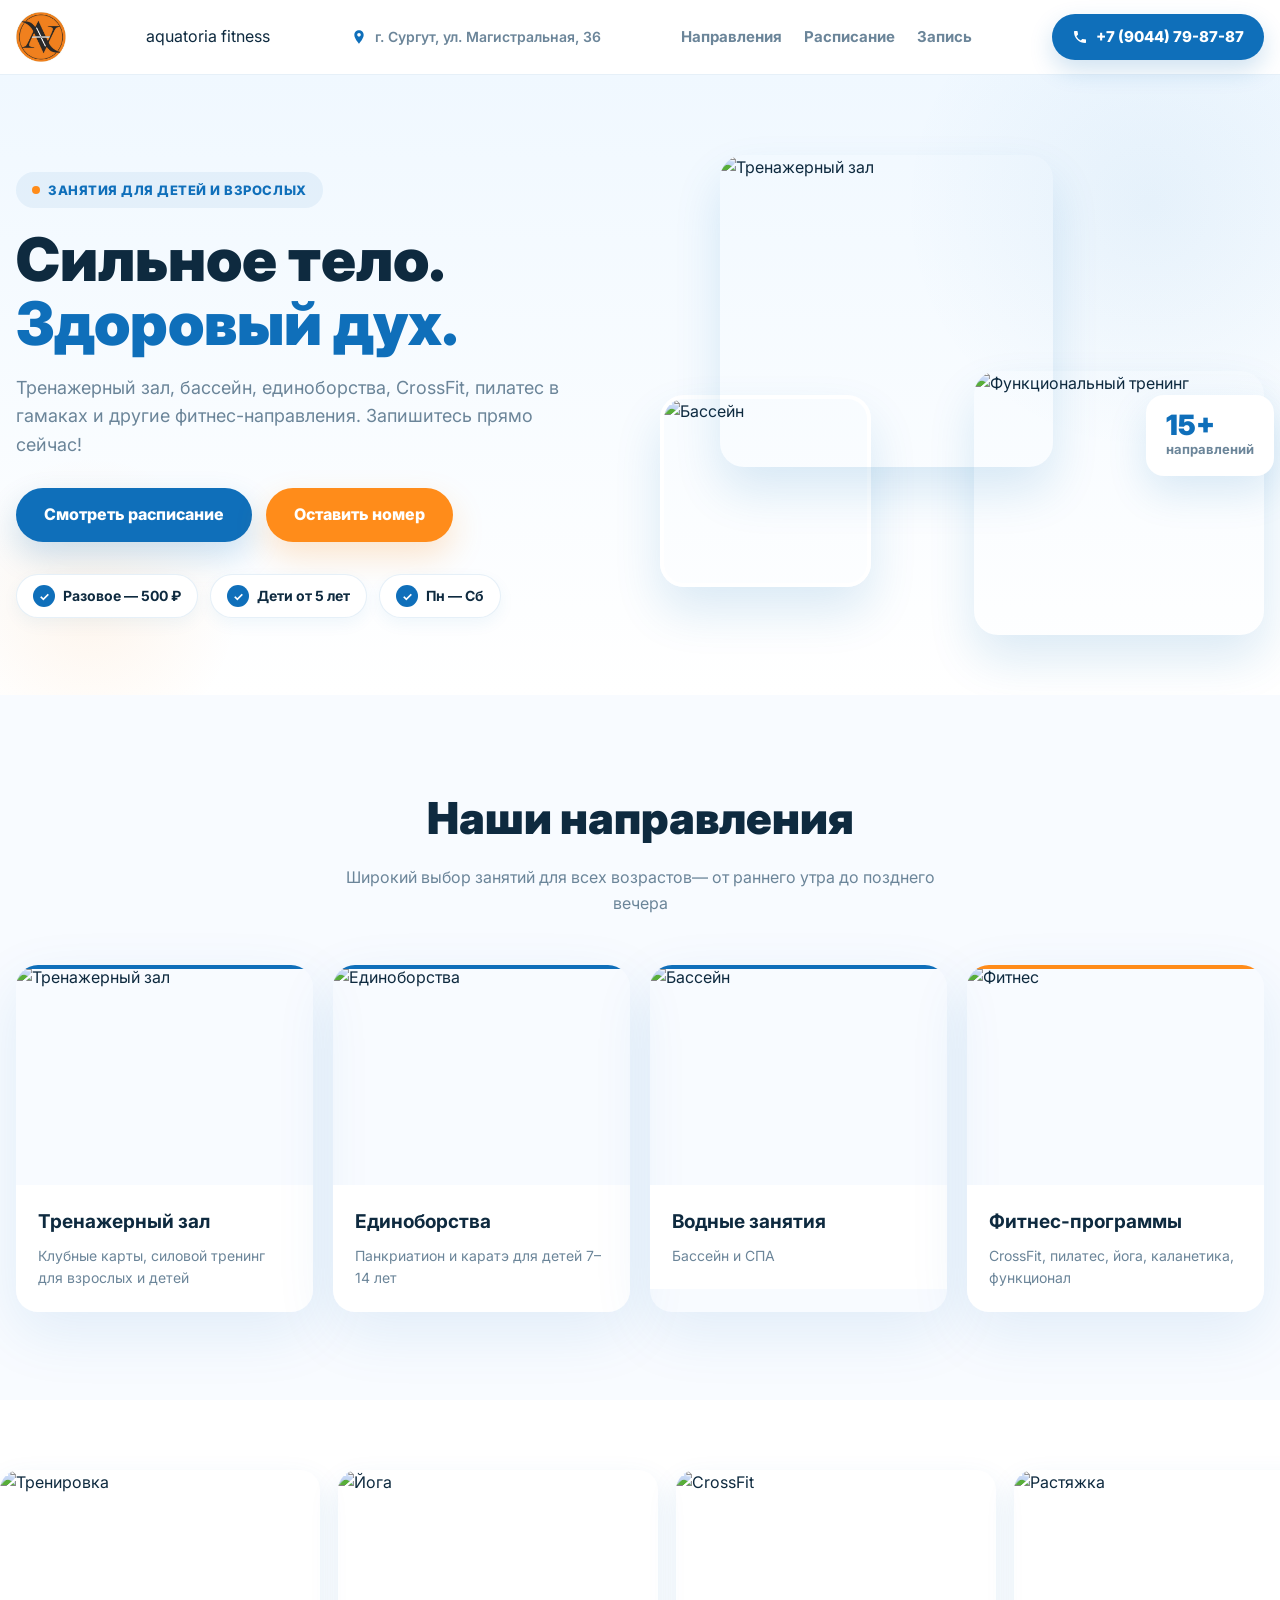
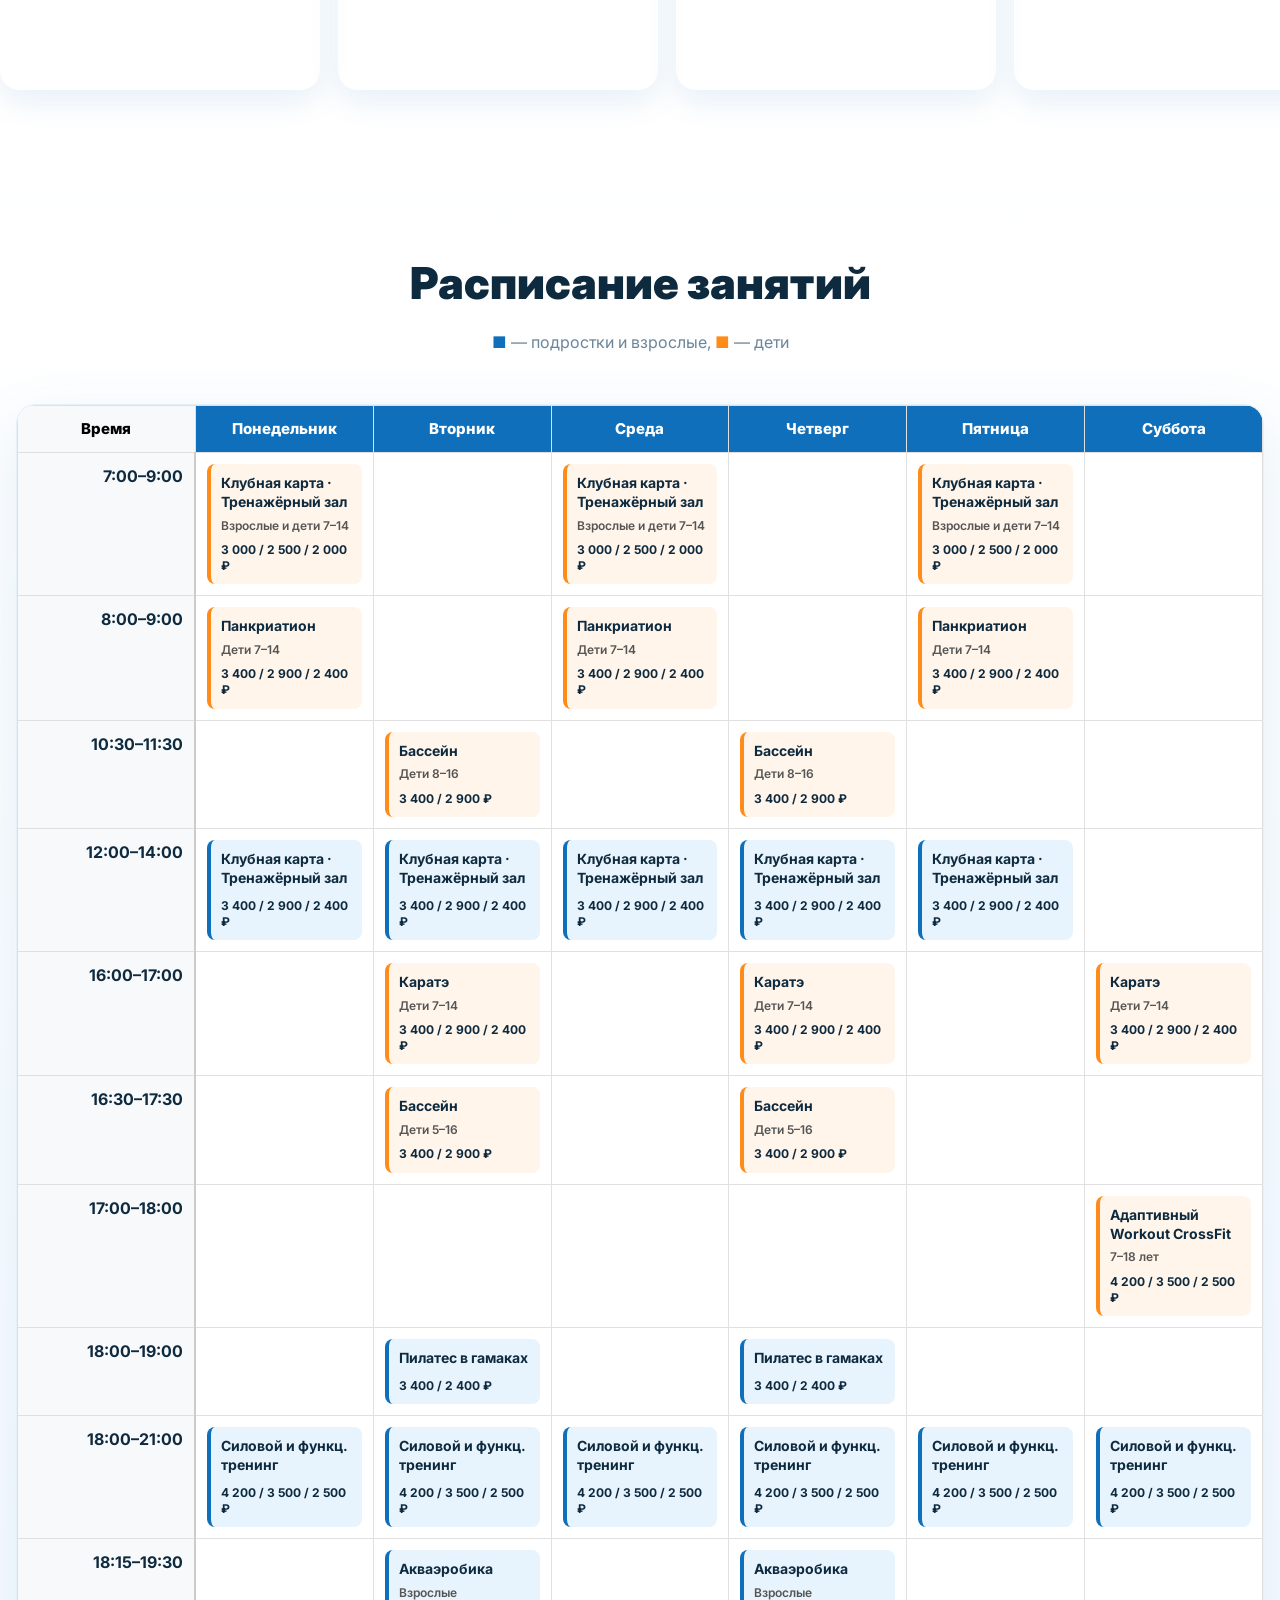
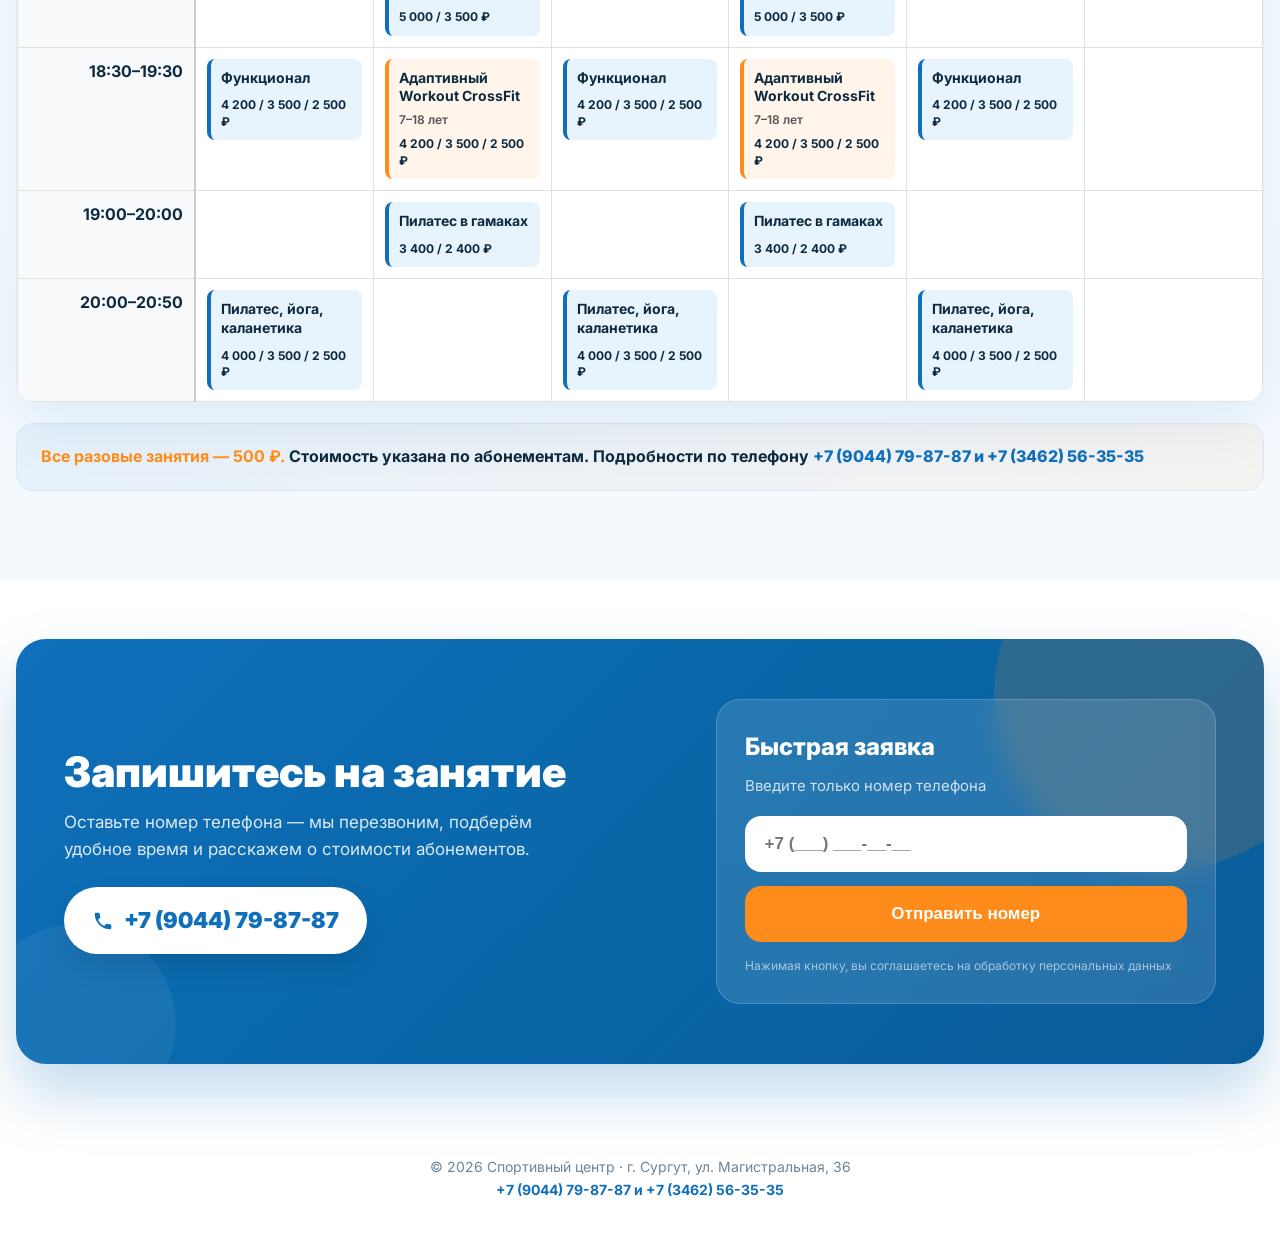
==== index.html @ 07c3974e "upgrade" ====
<!DOCTYPE html>
<html lang="ru">
<head>
<meta charset="UTF-8"/>
<meta name="viewport" content="width=device-width,initial-scale=1.0"/>
<title>Спортивный центр — Занятия для детей и взрослых</title>
<meta name="description" content="Тренажерный зал, бассейн, единоборства, фитнес — занятия для детей и взрослых. Запишитесь по телефону!"/>
<link rel="preconnect" href="https://fonts.googleapis.com"/>
<link href="https://fonts.googleapis.com/css2?family=Inter:wght@400;600;700;800;900&display=swap" rel="stylesheet"/>
<link rel="stylesheet" href="style.css">
<link rel="icon" href="/logo.jpg" type="jpg">
</head>
<body>

<!-- ═══════════════ HEADER ═══════════════ -->
<header class="header">
<div class="container header-inner">
<a href="#" class="logo">
    <span class="logo-icon">
        <img src="logo.jpg" alt="Логотип" width="50" height="50">
    </span>
</a>
<span>aquatoria fitness</span>
</a>

<div class="header-address">
<svg width="16" height="16" viewBox="0 0 24 24" fill="none"><path d="M12 2C8.13 2 5 5.13 5 9c0 5.25 7 13 7 13s7-7.75 7-13c0-3.87-3.13-7-7-7Zm0 9.5A2.5 2.5 0 1 1 12 6a2.5 2.5 0 0 1 0 5.5Z" fill="currentColor"/></svg>
<span>г. Сургут, ул. Магистральная, 36</span>
</div>

<nav class="nav">
<a href="#programs">Направления</a>
<a href="#schedule">Расписание</a>
<a href="#contact">Запись</a>
</nav>

<a class="header-phone" href="tel:+79044798787">
<svg width="16" height="16" viewBox="0 0 24 24" fill="none"><path d="M6.62 10.79a15.1 15.1 0 0 0 6.59 6.59l2.2-2.2a1 1 0 0 1 1.01-.24 11.4 11.4 0 0 0 3.58.57 1 1 0 0 1 1 1V20a1 1 0 0 1-1 1A17 17 0 0 1 3 4a1 1 0 0 1 1-1h3.5a1 1 0 0 1 1 1c0 1.25.2 2.45.57 3.57a1 1 0 0 1-.25 1.02l-2.2 2.2Z" fill="currentColor"/></svg>
+7 (9044) 79-87-87
</a>
</div>
</header>

<!-- ═══════════════ HERO ═══════════════ -->
<section class="hero">
<div class="container hero-grid">
<div class="hero-text reveal">
<div class="eyebrow">Занятия для детей и взрослых</div>
<h1>Сильное тело. <span>Здоровый дух.</span></h1>
<p>Тренажерный зал, бассейн, единоборства, CrossFit, пилатес в гамаках и другие фитнес-направления. Запишитесь прямо сейчас!</p>
<div class="hero-actions">
<a href="#schedule" class="btn btn-primary">Смотреть расписание</a>
<a href="#contact" class="btn btn-orange">Оставить номер</a>
</div>
<div class="hero-badges">
<div class="badge">Разовое — 500 ₽</div>
<div class="badge">Дети от 5 лет</div>
<div class="badge">Пн — Сб</div>
</div>
</div>

<div class="hero-images reveal">
<div class="hero-img hero-img-1">
<img src="https://images.unsplash.com/photo-1534438327276-14e5300c3a48?w=600&h=450&fit=crop&q=80" alt="Тренажерный зал"/>
</div>
<div class="hero-img hero-img-2">
<img src="https://images.unsplash.com/photo-1571019614242-c5c5dee9f50b?w=500&h=400&fit=crop&q=80" alt="Функциональный тренинг"/>
</div>
<div class="hero-img hero-img-3">
<img src="https://images.unsplash.com/photo-1600965962361-9035dbfd1c50?w=400&h=350&fit=crop&q=80" alt="Бассейн"/>
</div>
<div class="hero-float-card">
<div class="hf-num">15+</div>
<div class="hf-txt">направлений</div>
</div>
</div>
</div>
</section>

<!-- ═══════════════ DIRECTIONS ═══════════════ -->
<section class="directions" id="programs">
<div class="container">
<div class="section-head reveal">
<h2>Наши направления</h2>
<p>Широкий выбор занятий для всех возрастов— от раннего утра до позднего вечера</p>
</div>

<div class="dir-grid">
<article class="dir-card reveal">
<div class="dir-card-img"><img src="https://images.unsplash.com/photo-1534438327276-14e5300c3a48?w=500&h=300&fit=crop&q=80" alt="Тренажерный зал"/></div>
<div class="dir-card-body"><h3>Тренажерный зал</h3><p>Клубные карты, силовой тренинг для взрослых и детей</p></div>
</article>
<article class="dir-card reveal">
<div class="dir-card-img"><img src="https://images.unsplash.com/photo-1555597673-b21d5c935865?w=500&h=300&fit=crop&q=80" alt="Единоборства"/></div>
<div class="dir-card-body"><h3>Единоборства</h3><p>Панкриатион и каратэ для детей 7–14 лет</p></div>
</article>
<article class="dir-card reveal">
<div class="dir-card-img"><img src="https://images.unsplash.com/photo-1600965962361-9035dbfd1c50?w=500&h=300&fit=crop&q=80" alt="Бассейн"/></div>
<div class="dir-card-body"><h3>Водные занятия</h3><p>Бассейн и СПА</p></div>
</article>
<article class="dir-card orange reveal">
<div class="dir-card-img"><img src="https://images.unsplash.com/photo-1518611012118-696072aa579a?w=500&h=300&fit=crop&q=80" alt="Фитнес"/></div>
<div class="dir-card-body"><h3>Фитнес-программы</h3><p>CrossFit, пилатес, йога, каланетика, функционал</p></div>
</article>
</div>
</div>
</section>

<!-- ═══════════════ GALLERY ═══════════════ -->
<section class="gallery">
<div class="gallery-scroll" id="galleryScroll">
<img src="https://images.unsplash.com/photo-1571019613454-1cb2f99b2d8b?w=400&h=280&fit=crop&q=80" alt="Тренировка"/>
<img src="https://images.unsplash.com/photo-1574680096145-d05b474e2155?w=400&h=280&fit=crop&q=80" alt="Йога"/>
<img src="https://images.unsplash.com/photo-1599058917765-a780eda07a3e?w=400&h=280&fit=crop&q=80" alt="CrossFit"/>
<img src="https://images.unsplash.com/photo-1544367567-0f2fcb009e0b?w=400&h=280&fit=crop&q=80" alt="Растяжка"/>
<img src="https://images.unsplash.com/photo-1519505907962-0a6cb0167c73?w=400&h=280&fit=crop&q=80" alt="Бассейн"/>
<img src="https://images.unsplash.com/photo-1581009146145-b5ef050c2e1e?w=400&h=280&fit=crop&q=80" alt="Силовой тренинг"/>
<img src="https://images.unsplash.com/photo-1518459031867-a89b944bffe4?w=400&h=280&fit=crop&q=80" alt="Пилатес"/>
<img src="https://images.unsplash.com/photo-1549060279-7e168fcee0c2?w=400&h=280&fit=crop&q=80" alt="Каратэ"/>
<!-- дублирование для бесшовной прокрутки -->
<img src="https://images.unsplash.com/photo-1571019613454-1cb2f99b2d8b?w=400&h=280&fit=crop&q=80" alt=""/>
<img src="https://images.unsplash.com/photo-1574680096145-d05b474e2155?w=400&h=280&fit=crop&q=80" alt=""/>
<img src="https://images.unsplash.com/photo-1599058917765-a780eda07a3e?w=400&h=280&fit=crop&q=80" alt=""/>
<img src="https://images.unsplash.com/photo-1544367567-0f2fcb009e0b?w=400&h=280&fit=crop&q=80" alt=""/>
<img src="https://images.unsplash.com/photo-1519505907962-0a6cb0167c73?w=400&h=280&fit=crop&q=80" alt=""/>
<img src="https://images.unsplash.com/photo-1581009146145-b5ef050c2e1e?w=400&h=280&fit=crop&q=80" alt=""/>
<img src="https://images.unsplash.com/photo-1518459031867-a89b944bffe4?w=400&h=280&fit=crop&q=80" alt=""/>
<img src="https://images.unsplash.com/photo-1549060279-7e168fcee0c2?w=400&h=280&fit=crop&q=80" alt=""/>
</div>
</section>

<!-- ═══════════════ SCHEDULE ═══════════════ -->
<section class="schedule" id="schedule">
<div class="container">
<div class="section-head reveal">
<h2>Расписание занятий</h2>
<p>
<span style="color:var(--blue);font-weight:700">■</span> — подростки и взрослые,
<span style="color:var(--orange);font-weight:700">■</span> — дети
</p>
</div>

<div class="table-responsive timetable reveal">
  <table class="schedule-table" id="scheduleTable">
    <thead>
      <tr>
        <th class="time-col-header" style="color: black;">Время</th>
        <th>Понедельник</th>
        <th>Вторник</th>
        <th>Среда</th>
        <th>Четверг</th>
        <th>Пятница</th>
        <th>Суббота</th>
      </tr>
    </thead>
    <tbody>
      
      <!-- 07:00–09:00 -->
      <tr>
        <td class="time-col"><span class="time-start">7:00</span><span class="dash">–</span><span class="time-end">9:00</span></td>
        <td><!-- ПН -->
          <div class="cell orange-cell">
            <span class="cell-name">Клубная карта · Тренажёрный зал</span>
            <span class="cell-info">Взрослые и дети 7–14</span>
            <span class="cell-price">3 000 / 2 500 / 2 000 ₽</span>
          </div>
        </td>
        <td></td><!-- ВТ -->
        <td><!-- СР -->
          <div class="cell orange-cell">
            <span class="cell-name">Клубная карта · Тренажёрный зал</span>
            <span class="cell-info">Взрослые и дети 7–14</span>
            <span class="cell-price">3 000 / 2 500 / 2 000 ₽</span>
          </div>
        </td>
        <td></td><!-- ЧТ -->
        <td><!-- ПТ -->
          <div class="cell orange-cell">
            <span class="cell-name">Клубная карта · Тренажёрный зал</span>
            <span class="cell-info">Взрослые и дети 7–14</span>
            <span class="cell-price">3 000 / 2 500 / 2 000 ₽</span>
          </div>
        </td>
        <td></td><!-- СБ -->
      </tr>

      <!-- 08:00–09:00 -->
      <tr>
        <td class="time-col"><span class="time-start">8:00</span><span class="dash">–</span><span class="time-end">9:00</span></td>
        <td>
          <div class="cell orange-cell">
            <span class="cell-name">Панкриатион</span>
            <span class="cell-info">Дети 7–14</span>
            <span class="cell-price">3 400 / 2 900 / 2 400 ₽</span>
          </div>
        </td>
        <td></td>
        <td>
          <div class="cell orange-cell">
            <span class="cell-name">Панкриатион</span>
            <span class="cell-info">Дети 7–14</span>
            <span class="cell-price">3 400 / 2 900 / 2 400 ₽</span>
          </div>
        </td>
        <td></td>
        <td>
          <div class="cell orange-cell">
            <span class="cell-name">Панкриатион</span>
            <span class="cell-info">Дети 7–14</span>
            <span class="cell-price">3 400 / 2 900 / 2 400 ₽</span>
          </div>
        </td>
        <td></td>
      </tr>

      <!-- 10:30–11:30 -->
      <tr>
        <td class="time-col"><span class="time-start">10:30</span><span class="dash">–</span><span class="time-end">11:30</span></td>
        <td></td>
        <td>
          <div class="cell orange-cell">
            <span class="cell-name">Бассейн</span>
            <span class="cell-info">Дети 8–16</span>
            <span class="cell-price">3 400 / 2 900 ₽</span>
          </div>
        </td>
        <td></td>
        <td>
          <div class="cell orange-cell">
            <span class="cell-name">Бассейн</span>
            <span class="cell-info">Дети 8–16</span>
            <span class="cell-price">3 400 / 2 900 ₽</span>
          </div>
        </td>
        <td></td>
        <td></td>
      </tr>

      <!-- 12:00–14:00 -->
      <tr>
        <td class="time-col"><span class="time-start">12:00</span><span class="dash">–</span><span class="time-end">14:00</span></td>
        <td>
          <div class="cell blue-cell">
            <span class="cell-name">Клубная карта · Тренажёрный зал</span>
            <span class="cell-price">3 400 / 2 900 / 2 400 ₽</span>
          </div>
        </td>
        <td>
          <div class="cell blue-cell">
            <span class="cell-name">Клубная карта · Тренажёрный зал</span>
            <span class="cell-price">3 400 / 2 900 / 2 400 ₽</span>
          </div>
        </td>
        <td>
          <div class="cell blue-cell">
            <span class="cell-name">Клубная карта · Тренажёрный зал</span>
            <span class="cell-price">3 400 / 2 900 / 2 400 ₽</span>
          </div>
        </td>
        <td>
          <div class="cell blue-cell">
            <span class="cell-name">Клубная карта · Тренажёрный зал</span>
            <span class="cell-price">3 400 / 2 900 / 2 400 ₽</span>
          </div>
        </td>
        <td>
          <div class="cell blue-cell">
            <span class="cell-name">Клубная карта · Тренажёрный зал</span>
            <span class="cell-price">3 400 / 2 900 / 2 400 ₽</span>
          </div>
        </td>
        <td></td>
      </tr>

      <!-- 16:00–17:00 -->
      <tr>
        <td class="time-col"><span class="time-start">16:00</span><span class="dash">–</span><span class="time-end">17:00</span></td>
        <td></td>
        <td>
          <div class="cell orange-cell">
            <span class="cell-name">Каратэ</span>
            <span class="cell-info">Дети 7–14</span>
            <span class="cell-price">3 400 / 2 900 / 2 400 ₽</span>
          </div>
        </td>
        <td></td>
        <td>
          <div class="cell orange-cell">
            <span class="cell-name">Каратэ</span>
            <span class="cell-info">Дети 7–14</span>
            <span class="cell-price">3 400 / 2 900 / 2 400 ₽</span>
          </div>
        </td>
        <td></td>
        <td>
          <div class="cell orange-cell">
            <span class="cell-name">Каратэ</span>
            <span class="cell-info">Дети 7–14</span>
            <span class="cell-price">3 400 / 2 900 / 2 400 ₽</span>
          </div>
        </td>
      </tr>

      <!-- 16:30–17:30 -->
      <tr>
        <td class="time-col"><span class="time-start">16:30</span><span class="dash">–</span><span class="time-end">17:30</span></td>
        <td></td>
        <td>
          <div class="cell orange-cell">
            <span class="cell-name">Бассейн</span>
            <span class="cell-info">Дети 5–16</span>
            <span class="cell-price">3 400 / 2 900 ₽</span>
          </div>
        </td>
        <td></td>
        <td>
          <div class="cell orange-cell">
            <span class="cell-name">Бассейн</span>
            <span class="cell-info">Дети 5–16</span>
            <span class="cell-price">3 400 / 2 900 ₽</span>
          </div>
        </td>
        <td></td>
        <td></td>
      </tr>

      <!-- 17:00–18:00 -->
      <tr>
        <td class="time-col"><span class="time-start">17:00</span><span class="dash">–</span><span class="time-end">18:00</span></td>
        <td></td>
        <td></td>
        <td></td>
        <td></td>
        <td></td>
        <td>
          <div class="cell orange-cell">
            <span class="cell-name">Адаптивный Workout CrossFit</span>
            <span class="cell-info">7–18 лет</span>
            <span class="cell-price">4 200 / 3 500 / 2 500 ₽</span>
          </div>
        </td>
      </tr>

      <!-- 18:00–19:00 -->
      <tr>
        <td class="time-col"><span class="time-start">18:00</span><span class="dash">–</span><span class="time-end">19:00</span></td>
        <td></td>
        <td>
          <div class="cell blue-cell">
            <span class="cell-name">Пилатес в гамаках</span>
            <span class="cell-price">3 400 / 2 400 ₽</span>
          </div>
        </td>
        <td></td>
        <td>
          <div class="cell blue-cell">
            <span class="cell-name">Пилатес в гамаках</span>
            <span class="cell-price">3 400 / 2 400 ₽</span>
          </div>
        </td>
        <td></td>
        <td></td>
      </tr>

      <!-- 18:00–21:00 -->
      <tr>
        <td class="time-col"><span class="time-start">18:00</span><span class="dash">–</span><span class="time-end">21:00</span></td>
        <td>
          <div class="cell blue-cell">
            <span class="cell-name">Силовой и функц. тренинг</span>
            <span class="cell-price">4 200 / 3 500 / 2 500 ₽</span>
          </div>
        </td>
        <td>
          <div class="cell blue-cell">
            <span class="cell-name">Силовой и функц. тренинг</span>
            <span class="cell-price">4 200 / 3 500 / 2 500 ₽</span>
          </div>
        </td>
        <td>
          <div class="cell blue-cell">
            <span class="cell-name">Силовой и функц. тренинг</span>
            <span class="cell-price">4 200 / 3 500 / 2 500 ₽</span>
          </div>
        </td>
        <td>
          <div class="cell blue-cell">
            <span class="cell-name">Силовой и функц. тренинг</span>
            <span class="cell-price">4 200 / 3 500 / 2 500 ₽</span>
          </div>
        </td>
        <td>
          <div class="cell blue-cell">
            <span class="cell-name">Силовой и функц. тренинг</span>
            <span class="cell-price">4 200 / 3 500 / 2 500 ₽</span>
          </div>
        </td>
        <td>
          <div class="cell blue-cell">
            <span class="cell-name">Силовой и функц. тренинг</span>
            <span class="cell-price">4 200 / 3 500 / 2 500 ₽</span>
          </div>
        </td>
      </tr>

      <!-- 18:15–19:30 -->
      <tr>
        <td class="time-col"><span class="time-start">18:15</span><span class="dash">–</span><span class="time-end">19:30</span></td>
        <td></td>
        <td>
          <div class="cell blue-cell">
            <span class="cell-name">Акваэробика</span>
            <span class="cell-info">Взрослые</span>
            <span class="cell-price">5 000 / 3 500 ₽</span>
          </div>
        </td>
        <td></td>
        <td>
          <div class="cell blue-cell">
            <span class="cell-name">Акваэробика</span>
            <span class="cell-info">Взрослые</span>
            <span class="cell-price">5 000 / 3 500 ₽</span>
          </div>
        </td>
        <td></td>
        <td></td>
      </tr>

      <!-- 18:30–19:30 -->
      <tr>
        <td class="time-col"><span class="time-start">18:30</span><span class="dash">–</span><span class="time-end">19:30</span></td>
        <td>
          <div class="cell blue-cell">
            <span class="cell-name">Функционал</span>
            <span class="cell-price">4 200 / 3 500 / 2 500 ₽</span>
          </div>
        </td>
        <td>
          <div class="cell orange-cell">
            <span class="cell-name">Адаптивный Workout CrossFit</span>
            <span class="cell-info">7–18 лет</span>
            <span class="cell-price">4 200 / 3 500 / 2 500 ₽</span>
          </div>
        </td>
        <td>
          <div class="cell blue-cell">
            <span class="cell-name">Функционал</span>
            <span class="cell-price">4 200 / 3 500 / 2 500 ₽</span>
          </div>
        </td>
        <td>
          <div class="cell orange-cell">
            <span class="cell-name">Адаптивный Workout CrossFit</span>
            <span class="cell-info">7–18 лет</span>
            <span class="cell-price">4 200 / 3 500 / 2 500 ₽</span>
          </div>
        </td>
        <td>
          <div class="cell blue-cell">
            <span class="cell-name">Функционал</span>
            <span class="cell-price">4 200 / 3 500 / 2 500 ₽</span>
          </div>
        </td>
        <td></td>
      </tr>

      <!-- 19:00–20:00 -->
      <tr>
        <td class="time-col"><span class="time-start">19:00</span><span class="dash">–</span><span class="time-end">20:00</span></td>
        <td></td>
        <td>
          <div class="cell blue-cell">
            <span class="cell-name">Пилатес в гамаках</span>
            <span class="cell-price">3 400 / 2 400 ₽</span>
          </div>
        </td>
        <td></td>
        <td>
          <div class="cell blue-cell">
            <span class="cell-name">Пилатес в гамаках</span>
            <span class="cell-price">3 400 / 2 400 ₽</span>
          </div>
        </td>
        <td></td>
        <td></td>
      </tr>

      <!-- 20:00–20:50 -->
      <tr>
        <td class="time-col"><span class="time-start">20:00</span><span class="dash">–</span><span class="time-end">20:50</span></td>
        <td>
          <div class="cell blue-cell">
            <span class="cell-name">Пилатес, йога, каланетика</span>
            <span class="cell-price">4 000 / 3 500 / 2 500 ₽</span>
          </div>
        </td>
        <td></td>
        <td>
          <div class="cell blue-cell">
            <span class="cell-name">Пилатес, йога, каланетика</span>
            <span class="cell-price">4 000 / 3 500 / 2 500 ₽</span>
          </div>
        </td>
        <td></td>
        <td>
          <div class="cell blue-cell">
            <span class="cell-name">Пилатес, йога, каланетика</span>
            <span class="cell-price">4 000 / 3 500 / 2 500 ₽</span>
          </div>
        </td>
        <td></td>
      </tr>

    </tbody>
  </table>
</div>

<div class="table-note reveal">
<strong>Все разовые занятия — 500 ₽.</strong> Стоимость указана по абонементам. Подробности по телефону
<span class="nextphone"><a href="tel:+79044798787" style="color:var(--blue);font-weight:800">+7 (9044) 79-87-87 и +7 (3462) 56-35-35</a>
</div>
</div>
</section>

<!-- ═══════════════ CTA / CONTACT ═══════════════ -->
<section class="cta-banner" id="contact">
<div class="container">
<div class="cta-inner reveal">
<div class="cta-text">
<h2>Запишитесь на занятие</h2>
<p>Оставьте номер телефона — мы перезвоним, подберём удобное время и расскажем о стоимости абонементов.</p>
<a href="tel:+79044798787" class="cta-phone">
<svg width="22" height="22" viewBox="0 0 24 24" fill="none"><path d="M6.62 10.79a15.1 15.1 0 0 0 6.59 6.59l2.2-2.2a1 1 0 0 1 1.01-.24 11.4 11.4 0 0 0 3.58.57 1 1 0 0 1 1 1V20a1 1 0 0 1-1 1A17 17 0 0 1 3 4a1 1 0 0 1 1-1h3.5a1 1 0 0 1 1 1c0 1.25.2 2.45.57 3.57a1 1 0 0 1-.25 1.02l-2.2 2.2Z" fill="currentColor"/></svg>
+7 (9044) 79-87-87
</a>
</div>

<div class="cta-form-box">
<h3>Быстрая заявка</h3>
<p>Введите только номер телефона</p>
<form class="lead-form" id="leadForm">
<input type="tel" id="phone" name="phone" placeholder="+7 (___) ___-__-__" inputmode="tel" autocomplete="tel" required/>
<button type="submit">Отправить номер</button>
<div class="form-note">Нажимая кнопку, вы соглашаетесь на обработку персональных данных</div>
<div class="form-success" id="formSuccess">✓ Спасибо! Мы свяжемся с вами в ближайшее время.</div>
</form>
</div>
</div>
</div>
</section>

<!-- ═══════════════ FOOTER ═══════════════ -->
<footer class="footer">
<div class="container">
© 2026 Спортивный центр · г. Сургут, ул. Магистральная, 36
<br><a href="tel:+79044798787">+7 (9044) 79-87-87 и +7 (3462) 56-35-35</a>
</div>
</footer>

<!-- ═══════════════ SCRIPTS ═══════════════ -->
<script>
// --- 1. Reveal on scroll ---
const obs = new IntersectionObserver(e => {
  e.forEach(el => {
    if (el.isIntersecting) {
      el.target.classList.add('show');
      obs.unobserve(el.target);
    }
  });
}, { threshold: .12 });
document.querySelectorAll('.reveal').forEach(el => obs.observe(el));

// --- 2. Phone mask ---
const ph = document.getElementById('phone');
if (ph) {
  function fmt(v) {
    let d = v.replace(/\D/g, '');
    if (!d) return '';
    if (d[0] === '8') d = '7' + d.slice(1);
    if (d[0] !== '7') d = '7' + d;
    d = d.slice(0, 11);
    let r = '+7';
    if (d.length > 1) r += ' (' + d.slice(1, 4);
    if (d.length >= 4) r += ')';
    if (d.length > 4) r += ' ' + d.slice(4, 7);
    if (d.length > 7) r += '-' + d.slice(7, 9);
    if (d.length > 9) r += '-' + d.slice(9, 11);
    return r;
  }
  ph.addEventListener('input', e => { e.target.value = fmt(e.target.value) });
  ph.addEventListener('focus', () => { if (!ph.value) ph.value = '+7' });
}

// --- 3. Form submit ---
const form = document.getElementById('leadForm');
const ok = document.getElementById('formSuccess');
const submitBtn = form ? form.querySelector('button[type="submit"]') : null;

// ВСТАВЬТЕ СЮДА ССЫЛКУ ИЗ GOOGLE APPS SCRIPT:
const scriptURL = 'https://script.google.com/macros/s/AKfycby0WSOL76aZRuSCjiaRrD2Z_cxZr2mmOm_WhyPBggf1mB3jRmiBkH1hgG3dIUVHRTe4/exec';

if (form) {
  form.addEventListener('submit', e => {
    e.preventDefault();
    
    // Проверка заполненности номера
    const d = ph.value.replace(/\D/g, '');
    if (d.length < 11) { 
      ph.focus(); 
      return; 
    }

    // Меняем состояние кнопки, чтобы предотвратить двойной клик
    const originalBtnText = submitBtn.textContent;
    submitBtn.textContent = 'Отправка...';
    submitBtn.disabled = true;

    // Собираем данные формы
    const formData = new FormData(form);

    // Отправляем данные в Google Script
    fetch(scriptURL, { 
      method: 'POST', 
      body: formData 
    })
    .then(response => {
      // Показываем сообщение об успехе
      if(ok) ok.classList.add('show');
      form.reset();
      
      // Через 5 секунд можно скрыть сообщение об успехе (по желанию)
      setTimeout(() => ok.classList.remove('show'), 5000);
    })
    .catch(error => {
      console.error('Ошибка отправки!', error.message);
      alert('Произошла ошибка при отправке. Пожалуйста, попробуйте позвонить нам.');
    })
    .finally(() => {
      // Возвращаем кнопку в исходное состояние
      submitBtn.textContent = originalBtnText;
      submitBtn.disabled = false;
    });
  });
}

// --- 4. УЛУЧШЕННАЯ Подсветка текущего дня ---
const today = new Date().getDay(); // 0=вс, 1=пн ... 6=сб

// ВНИМАНИЕ: Индексы изменены! 
// 0 это колонка "Время", поэтому ПН теперь = 1, ВТ = 2 и т.д.
const colMap = { 1: 1, 2: 2, 3: 3, 4: 4, 5: 5, 6: 6 };

if (today >= 1 && today <= 6) {
  const idx = colMap[today];
  
  // Красим шапку
  const ths = document.querySelectorAll('.schedule-table thead th');
  if (ths[idx]) {
    ths[idx].style.background = 'linear-gradient(135deg, #0a5a9a, #0f6fba)';
    ths[idx].style.color = '#ffffff'; // Делаем текст белым для читаемости
    ths[idx].style.border = 'none';
  }
  
  // Красим колонку под шапкой
  document.querySelectorAll('.schedule-table tbody tr').forEach(tr => {
    const tds = tr.querySelectorAll('td');
    if (tds[idx]) {
      tds[idx].style.background = 'rgba(15, 111, 186, 0.05)';
    }
  });
}
</script>
</body>
</html>
---- style.css ----
:root{--blue:#0f6fba;--blue-dark:#0a5a9a;--blue-light:#e8f4fd;--orange:#ff8c1a;--orange-light:#fff5eb;--text:#0e2a3f;--muted:#6b8599;--white:#ffffff;--bg:#f8fbff;--border:rgba(15,111,186,.1);--shadow:0 20px 60px rgba(15,111,186,.1);--radius:22px}
*{box-sizing:border-box;margin:0;padding:0}
html{scroll-behavior:smooth}
body{font-family:'Inter',system-ui,sans-serif;color:var(--text);background:var(--white);line-height:1.6}
a{text-decoration:none;color:inherit}
img{max-width:100%;display:block}
.container{width:min(1260px,calc(100% - 32px));margin:0 auto}

/* ─── animations ─── */
.reveal{opacity:0;transform:translateY(36px);transition:opacity .7s ease,transform .7s ease}
.reveal.show{opacity:1;transform:translateY(0)}
@keyframes float{0%,100%{transform:translateY(0)}50%{transform:translateY(-16px)}}
@keyframes pulse{0%,100%{box-shadow:0 0 0 0 rgba(255,140,26,.35)}70%{box-shadow:0 0 0 18px rgba(255,140,26,0)}}
@keyframes shine{0%{background-position:200% 0}100%{background-position:-200% 0}}

/* ─── header ─── */
.header{position:sticky;top:0;z-index:999;background:rgba(255,255,255,.92);backdrop-filter:blur(16px);border-bottom:1px solid var(--border)}
.header-inner{min-height:74px;display:flex;align-items:center;justify-content:space-between;gap:14px;flex-wrap:wrap}
.header-address{display:flex;align-items:center;gap:8px;color:var(--muted);font-size:14px;font-weight:600}
.header-address svg{flex-shrink:0;color:var(--blue)}
.nav{display:flex;align-items:center;gap:22px;font-weight:700;color:var(--muted);font-size:15px}
.nav a{transition:color .25s}
.nav a:hover{color:var(--blue)}
.header-phone{display:inline-flex;align-items:center;gap:8px;padding:11px 20px;border-radius:999px;background:var(--blue);color:var(--white);font-weight:800;font-size:15px;box-shadow:0 10px 24px rgba(15,111,186,.2);transition:transform .25s,background .25s}
.header-phone:hover{transform:translateY(-2px);background:var(--blue-dark)}
.header-phone svg{flex-shrink:0}

/* ─── hero ─── */
.hero{position:relative;overflow:hidden;padding:80px 0 60px;background:linear-gradient(180deg,#f0f8ff 0%,#ffffff 100%)}
.hero::before{content:"";position:absolute;width:500px;height:500px;border-radius:50%;background:radial-gradient(circle,rgba(15,111,186,.06),transparent 70%);top:-120px;right:-120px;animation:float 10s ease-in-out infinite}
.hero::after{content:"";position:absolute;width:300px;height:300px;border-radius:50%;background:radial-gradient(circle,rgba(255,140,26,.08),transparent 70%);bottom:-60px;left:-60px;animation:float 8s ease-in-out infinite 2s}
.hero-grid{display:grid;grid-template-columns:1fr 1fr;gap:40px;align-items:center;position:relative;z-index:1}
.hero-text .eyebrow{display:inline-flex;align-items:center;gap:8px;padding:8px 16px;border-radius:999px;background:rgba(15,111,186,.07);color:var(--blue);font-weight:800;font-size:13px;letter-spacing:.04em;text-transform:uppercase;margin-bottom:20px}
.hero-text .eyebrow::before{content:"";width:8px;height:8px;border-radius:50%;background:var(--orange);animation:pulse 2s infinite}
.hero-text h1{font-size:clamp(34px,5vw,60px);line-height:1.06;font-weight:900;margin-bottom:18px}
.hero-text h1 span{color:var(--blue)}
.hero-text p{font-size:18px;color:var(--muted);margin-bottom:28px;max-width:560px}
.hero-actions{display:flex;flex-wrap:wrap;gap:14px;margin-bottom:32px}
.btn{display:inline-flex;align-items:center;justify-content:center;min-height:54px;padding:0 28px;border-radius:999px;font-weight:800;font-size:16px;border:none;cursor:pointer;transition:transform .25s,box-shadow .25s,background .25s}
.btn:hover{transform:translateY(-2px)}
.btn-primary{background:var(--blue);color:var(--white);box-shadow:0 14px 32px rgba(15,111,186,.2)}
.btn-primary:hover{background:var(--blue-dark)}
.btn-orange{background:var(--orange);color:var(--white);box-shadow:0 14px 32px rgba(255,140,26,.22)}
.btn-orange:hover{background:#e67e17}
.hero-badges{display:flex;flex-wrap:wrap;gap:12px}
.badge{display:inline-flex;align-items:center;gap:8px;padding:10px 16px;border-radius:999px;background:var(--white);border:1px solid var(--border);box-shadow:0 6px 16px rgba(15,111,186,.06);font-weight:700;font-size:14px}
.badge::before{content:"✓";width:22px;height:22px;border-radius:50%;background:var(--blue);color:var(--white);font-size:12px;display:grid;place-items:center;flex-shrink:0}

.hero-images{position:relative;height:480px}
.hero-img{position:absolute;border-radius:24px;overflow:hidden;box-shadow:0 24px 48px rgba(15,111,186,.14);transition:transform .4s ease}
.hero-img:hover{transform:scale(1.03)}
.hero-img img{width:100%;height:100%;object-fit:cover}
.hero-img-1{width:55%;height:65%;top:0;left:10%;z-index:2}
.hero-img-2{width:48%;height:55%;bottom:0;right:0;z-index:3}
.hero-img-3{width:35%;height:40%;bottom:10%;left:0;z-index:1;border:4px solid var(--white)}
.hero-float-card{position:absolute;z-index:4;top:50%;right:-10px;background:var(--white);border-radius:18px;padding:16px 20px;box-shadow:0 16px 40px rgba(15,111,186,.14);animation:float 6s ease-in-out infinite 1s}
.hero-float-card .hf-num{font-size:28px;font-weight:900;color:var(--blue);line-height:1}
.hero-float-card .hf-txt{font-size:13px;color:var(--muted);font-weight:700}

/* ─── directions ─── */
.directions{padding:88px 0;background:var(--bg)}
.section-head{text-align:center;margin-bottom:48px}
.section-head h2{font-size:clamp(28px,4vw,44px);font-weight:900;margin-bottom:12px}
.section-head p{color:var(--muted);max-width:620px;margin:0 auto}
.dir-grid{display:grid;grid-template-columns:repeat(4,1fr);gap:20px}
.dir-card{position:relative;border-radius:var(--radius);overflow:hidden;box-shadow:var(--shadow);transition:transform .35s,box-shadow .35s;cursor:default}
.dir-card:hover{transform:translateY(-8px);box-shadow:0 28px 60px rgba(15,111,186,.16)}
.dir-card-img{height:220px;overflow:hidden}
.dir-card-img img{width:100%;height:100%;object-fit:cover;transition:transform .5s}
.dir-card:hover .dir-card-img img{transform:scale(1.08)}
.dir-card-body{padding:22px;background:var(--white)}
.dir-card-body h3{font-size:19px;margin-bottom:8px}
.dir-card-body p{color:var(--muted);font-size:14px}
.dir-card.orange .dir-card-body::before{content:"";position:absolute;top:0;left:0;right:0;height:4px;background:var(--orange)}
.dir-card:not(.orange) .dir-card-body::before{content:"";position:absolute;top:0;left:0;right:0;height:4px;background:var(--blue)}

/* ─── gallery ─── */
.gallery{padding:70px 0;overflow:hidden}
.gallery-scroll{display:flex;gap:18px;animation:scrollGallery 30s linear infinite}
.gallery-scroll img{width:320px;height:220px;object-fit:cover;border-radius:20px;flex-shrink:0;box-shadow:0 12px 30px rgba(15,111,186,.1)}
@keyframes scrollGallery{0%{transform:translateX(0)}100%{transform:translateX(-50%)}}

/* ─── schedule ─── */
.schedule{padding:88px 0;background:linear-gradient(180deg,#ffffff 0%,#f4f9fe 100%)}
.timetable{overflow-x:auto;border-radius:20px;border:1px solid var(--border);box-shadow:var(--shadow);background:var(--white)}
table{width:100%;border-collapse:collapse;min-width:960px}
thead th{background:var(--blue);color:var(--white);padding:16px 10px;font-weight:800;font-size:15px;text-align:center;position:sticky;top:0;z-index:2}
thead th:first-child{border-radius:18px 0 0 0}
thead th:last-child{border-radius:0 18px 0 0}
tbody td{vertical-align:top;padding:6px;border:1px solid var(--border);width:calc(100%/7);min-width:130px}
.cell{border-radius:14px;padding:10px 12px;margin-bottom:6px;font-size:13px;line-height:1.35;font-weight:600;position:relative;transition:transform .2s}
.cell:hover{transform:scale(1.03)}
.cell:last-child{margin-bottom:0}
.cell.blue-cell{background:var(--blue-light);border-left:4px solid var(--blue)}
.cell.orange-cell{background:var(--orange-light);border-left:4px solid var(--orange)}
.cell-time{font-weight:800;color:var(--blue);display:block;margin-bottom:3px}
.cell.orange-cell .cell-time{color:var(--orange)}
.cell-name{display:block;color:var(--text);font-weight:700;margin-bottom:2px}
.cell-info{display:block;color:var(--muted);font-size:12px}
.cell-price{display:block;font-weight:800;color:var(--text);margin-top:4px;font-size:12px}
.empty-day{color:var(--muted);text-align:center;padding:20px 8px;font-size:13px;font-style:italic}
.table-note{margin-top:20px;padding:20px 24px;border-radius:18px;background:linear-gradient(90deg,rgba(15,111,186,.06),rgba(255,140,26,.06));border:1px solid rgba(15,111,186,.08);font-weight:700}
.table-note strong{color:var(--orange)}

/* ─── cta banner ─── */
.cta-banner{padding:60px 0}
.cta-inner{position:relative;overflow:hidden;border-radius:30px;padding:60px 48px;background:linear-gradient(135deg,var(--blue),#0967a8,#0b5c9b);color:var(--white);display:grid;grid-template-columns:1.1fr .9fr;gap:40px;align-items:center;box-shadow:0 30px 60px rgba(15,111,186,.25)}
.cta-inner::before{content:"";position:absolute;width:350px;height:350px;border-radius:50%;background:rgba(255,140,26,.14);top:-120px;right:-80px}
.cta-inner::after{content:"";position:absolute;width:200px;height:200px;border-radius:50%;background:rgba(255,255,255,.06);bottom:-60px;left:-40px}
.cta-text{position:relative;z-index:1}
.cta-text h2{font-size:clamp(28px,4vw,42px);font-weight:900;line-height:1.1;margin-bottom:14px}
.cta-text p{color:rgba(255,255,255,.85);margin-bottom:24px;max-width:520px;font-size:17px}
.cta-text .cta-phone{display:inline-flex;align-items:center;gap:10px;padding:16px 28px;border-radius:999px;background:var(--white);color:var(--blue);font-weight:900;font-size:22px;box-shadow:0 14px 28px rgba(0,0,0,.1);transition:transform .25s}
.cta-text .cta-phone:hover{transform:translateY(-3px)}
.cta-form-box{position:relative;z-index:1;background:rgba(255,255,255,.12);border:1px solid rgba(255,255,255,.18);backdrop-filter:blur(12px);border-radius:24px;padding:28px}
.cta-form-box h3{font-size:24px;font-weight:800;margin-bottom:8px}
.cta-form-box>p{color:rgba(255,255,255,.78);margin-bottom:18px;font-size:15px}
.lead-form{display:grid;gap:14px}
.lead-form input{width:100%;min-height:56px;padding:0 20px;border-radius:16px;border:none;outline:none;background:var(--white);color:var(--text);font-size:17px;font-weight:700}
.lead-form input:focus{box-shadow:0 0 0 4px rgba(255,140,26,.3)}
.lead-form button{min-height:56px;border:none;border-radius:16px;background:var(--orange);color:var(--white);font-weight:900;font-size:17px;cursor:pointer;transition:transform .25s,filter .25s}
.lead-form button:hover{transform:translateY(-2px);filter:brightness(1.05)}
.form-note{color:rgba(255,255,255,.6);font-size:12px}
.form-success{display:none;margin-top:8px;padding:14px 18px;border-radius:14px;background:rgba(255,255,255,.16);font-weight:700}
.form-success.show{display:block}

/* ─── footer ─── */
.footer{padding:32px 0 44px;text-align:center;color:var(--muted);font-size:14px}
.footer a{color:var(--blue);font-weight:700}

/* ─── responsive ─── */
@media(max-width:1100px){
.hero-grid{grid-template-columns:1fr;text-align:center}
.hero-text p,.hero-actions,.hero-badges{justify-content:center}
.hero-images{height:360px;margin:0 auto;max-width:520px}
.dir-grid{grid-template-columns:repeat(2,1fr)}
.cta-inner{grid-template-columns:1fr;text-align:center}
.cta-text p{margin:0 auto 24px}
}
@media(max-width:760px){
.header-inner{padding:10px 0;gap:10px}
.nav{width:100%;order:4;justify-content:center;flex-wrap:wrap;gap:14px;font-size:14px}
.header-address{order:2;font-size:13px}
.header-phone{order:3;width:100%;justify-content:center}
.hero{padding:50px 0 40px}
.hero-images{height:280px}
.hero-img-1{width:60%;height:60%}
.hero-img-2{width:50%;height:50%}
.hero-img-3{width:38%;height:38%}
.dir-grid{grid-template-columns:1fr}
.cta-inner{padding:36px 22px}
.gallery-scroll img{width:240px;height:170px}
.hero-images {display: none;}
  .time-col span {
    display: block;
    text-align: center;
    line-height: 1.2;
  }
  .time-col {
    vertical-align: middle;
    text-align: center;
    width: 80px;
    min-width: 55px;
    padding: 8px !important;
  }
  .nextphone {
    display: block;
  }
}
.table-responsive {
  width: 100%;
  overflow-x: auto; /* Горизонтальный скролл для мобилок */
}

.schedule-table {
  width: 100%;
  min-width: 800px; /* Чтобы колонки не сжимались в кашу на телефоне */
  border-collapse: collapse;
  text-align: center;
}

.schedule-table th, 
.schedule-table td {
  border: 1px solid #e0e0e0;
  padding: 11px;
  vertical-align: top;
}

/* Настройки для колонки с временем (строго слева) */
.time-col {
  font-weight: bold;
  white-space: nowrap; /* Чтобы время не переносилось на 2 строки */
  text-align: right;
  background-color: #f8f9fa;
  position: sticky; /* Прилипает слева при скролле */
  left: 0;
  z-index: 2;
  border-right: 2px solid #ccc !important;
}

.time-col-header {
  position: sticky;
  left: 0;
  z-index: 3;
  background-color: #f8f9fa;
}

/* Дизайн карточек внутри ячеек */
.cell {
  padding: 10px;
  border-radius: 8px;
  margin-bottom: 8px;
  text-align: left;
  display: flex;
  flex-direction: column;
  gap: 4px;
}
.cell:last-child { margin-bottom: 0; }
.blue-cell { background: #e3f2fd; }
.orange-cell { background: #fff3e0; }

.cell-name { font-weight: bold; font-size: 14px; }
.cell-info { font-size: 12px; color: #555; }
.cell-price { font-size: 12px; font-weight: bold; margin-top: 4px; }
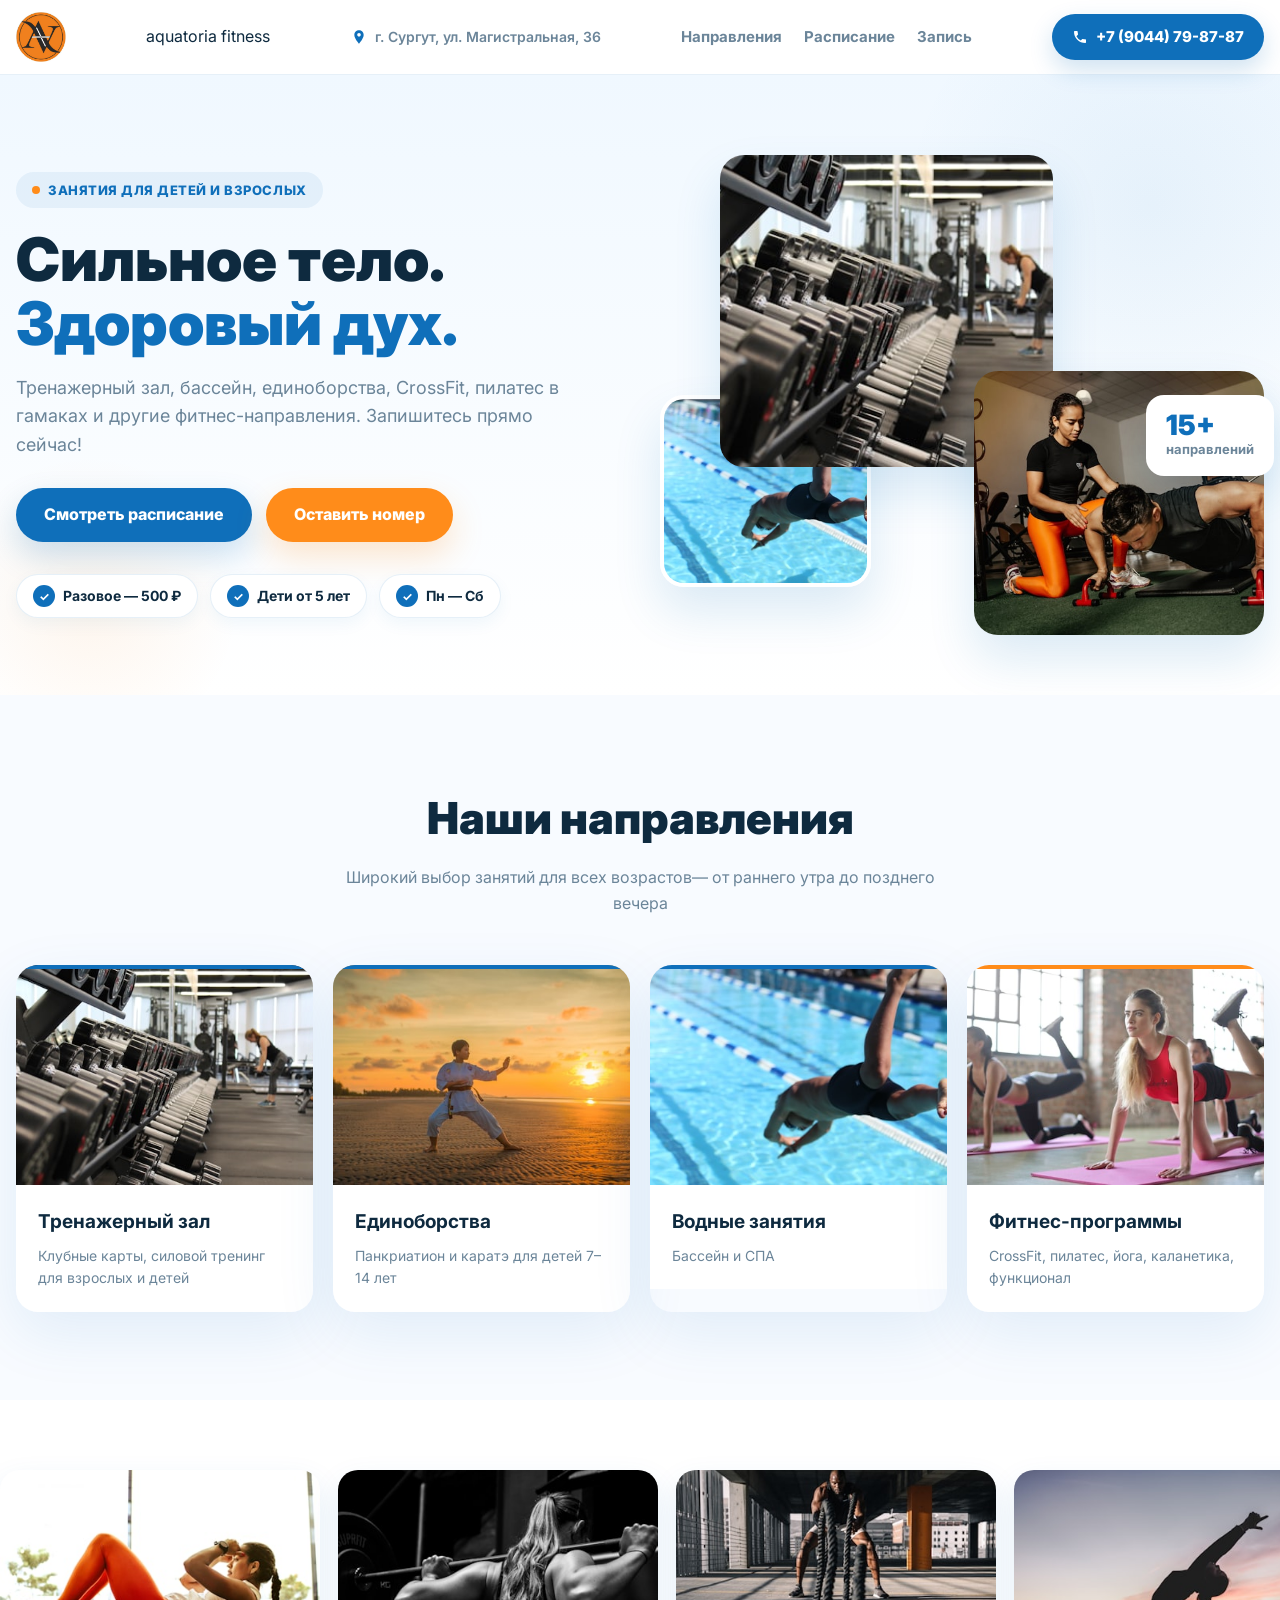
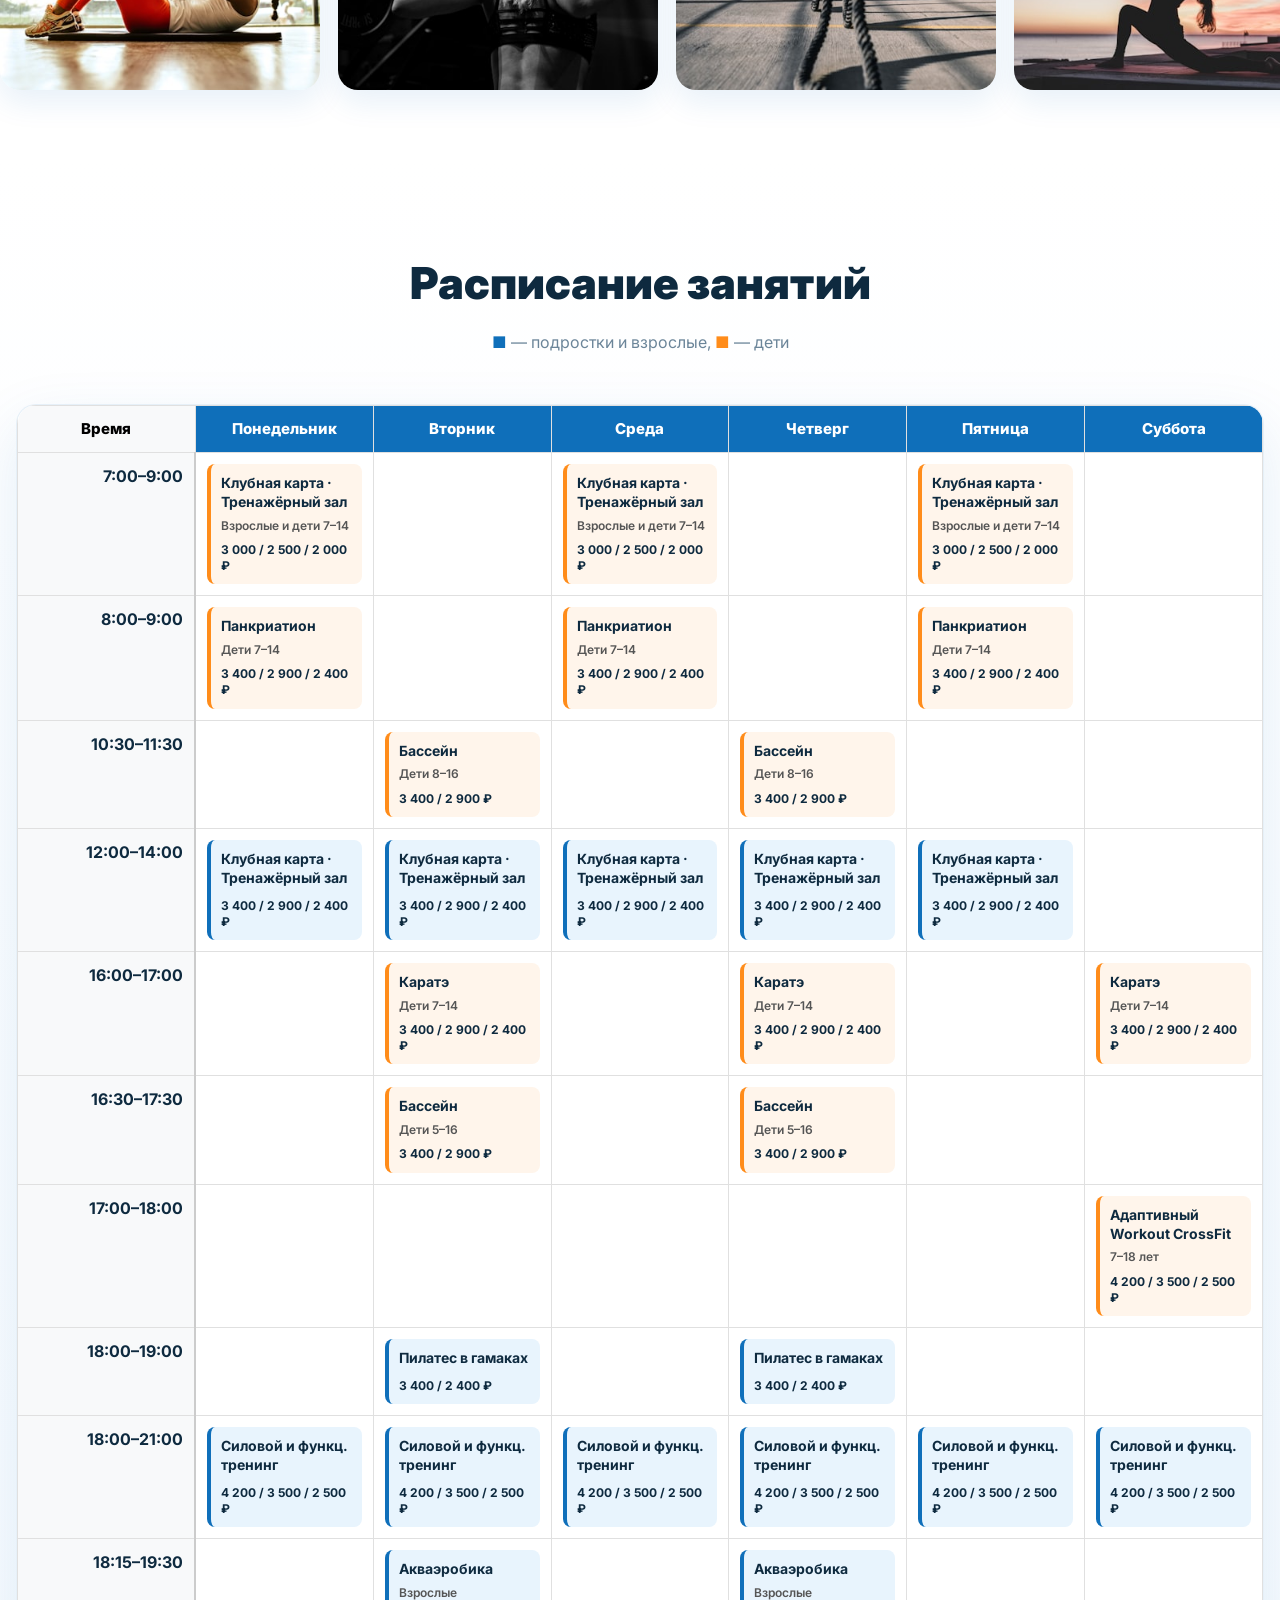
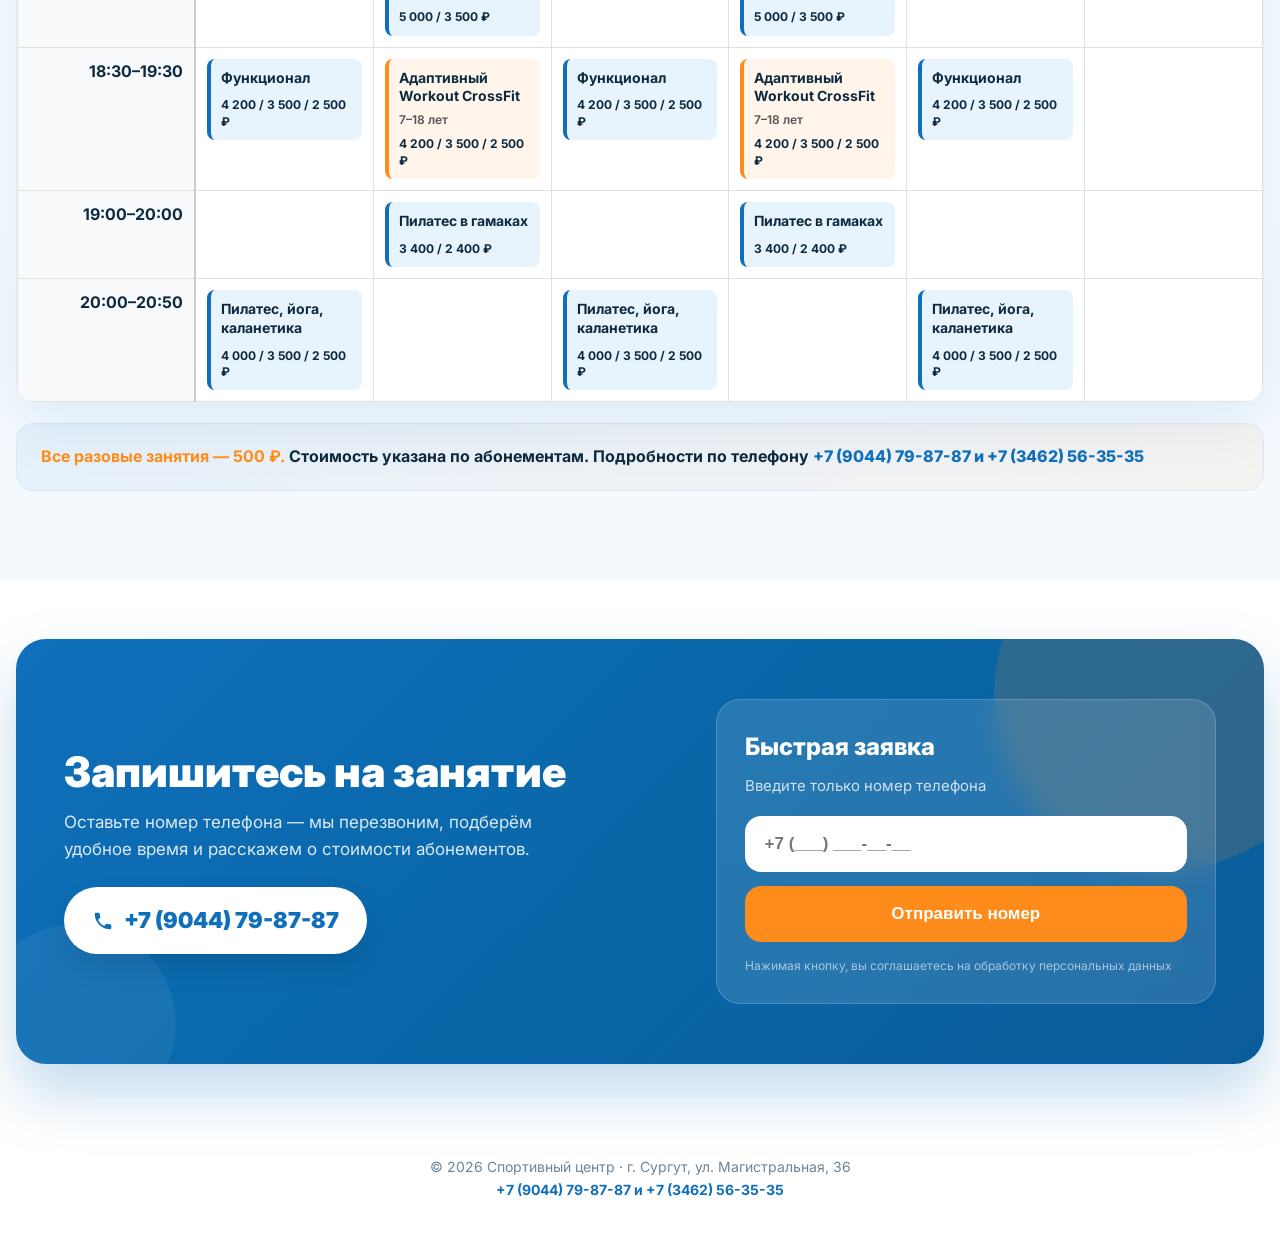
==== commit 0c955e0f: "photo" ====
--- a/index.html
+++ b/index.html
@@ -9,6 +9,20 @@
 <link href="https://fonts.googleapis.com/css2?family=Inter:wght@400;600;700;800;900&display=swap" rel="stylesheet"/>
 <link rel="stylesheet" href="style.css">
 <link rel="icon" href="/logo.jpg" type="jpg">
+<link rel="sport1" href="/sport1.jpg" type="jpg">
+<link rel="sport2" href="/sport2.jpg" type="jpg">
+<link rel="sport3" href="/sport3.jpg" type="jpg">
+<link rel="sport4" href="/sport4.jpg" type="jpg">
+<link rel="sport5" href="/sport5.jpg" type="jpg">
+<link rel="sport6" href="/sport6.jpg" type="jpg">
+<link rel="sport7" href="/sport7.jpg" type="jpg">
+<link rel="sport8" href="/sport8.jpg" type="jpg">
+<link rel="sport11" href="/sport11.jpg" type="jpg">
+<link rel="sport12" href="/sport12.jpg" type="jpg">
+<link rel="sport13" href="/sport13.jpg" type="jpg">
+<link rel="sport14" href="/sport14.jpg" type="jpg">
+<link rel="sport15" href="/sport15.jpg" type="jpg">
+<link rel="sport16" href="/sport16.jpg" type="jpg">
 </head>
 <body>
 
@@ -61,13 +75,13 @@
 
 <div class="hero-images reveal">
 <div class="hero-img hero-img-1">
-<img src="https://images.unsplash.com/photo-1534438327276-14e5300c3a48?w=600&h=450&fit=crop&q=80" alt="Тренажерный зал"/>
+<img src="sport1.jpg" alt="Тренажерный зал"/>
 </div>
 <div class="hero-img hero-img-2">
-<img src="https://images.unsplash.com/photo-1571019614242-c5c5dee9f50b?w=500&h=400&fit=crop&q=80" alt="Функциональный тренинг"/>
+<img src="sport2.jpg" alt="Функциональный тренинг"/>
 </div>
 <div class="hero-img hero-img-3">
-<img src="https://images.unsplash.com/photo-1600965962361-9035dbfd1c50?w=400&h=350&fit=crop&q=80" alt="Бассейн"/>
+<img src="sport3.jpg" alt="Бассейн"/>
 </div>
 <div class="hero-float-card">
 <div class="hf-num">15+</div>
@@ -87,19 +101,19 @@
 
 <div class="dir-grid">
 <article class="dir-card reveal">
-<div class="dir-card-img"><img src="https://images.unsplash.com/photo-1534438327276-14e5300c3a48?w=500&h=300&fit=crop&q=80" alt="Тренажерный зал"/></div>
+<div class="dir-card-img"><img src="sport1.jpg" alt="Тренажерный зал"/></div>
 <div class="dir-card-body"><h3>Тренажерный зал</h3><p>Клубные карты, силовой тренинг для взрослых и детей</p></div>
 </article>
 <article class="dir-card reveal">
-<div class="dir-card-img"><img src="https://images.unsplash.com/photo-1555597673-b21d5c935865?w=500&h=300&fit=crop&q=80" alt="Единоборства"/></div>
+<div class="dir-card-img"><img src="sport4.jpg"/></div>
 <div class="dir-card-body"><h3>Единоборства</h3><p>Панкриатион и каратэ для детей 7–14 лет</p></div>
 </article>
 <article class="dir-card reveal">
-<div class="dir-card-img"><img src="https://images.unsplash.com/photo-1600965962361-9035dbfd1c50?w=500&h=300&fit=crop&q=80" alt="Бассейн"/></div>
+<div class="dir-card-img"><img src="sport3.jpg" alt="Бассейн"/></div>
 <div class="dir-card-body"><h3>Водные занятия</h3><p>Бассейн и СПА</p></div>
 </article>
 <article class="dir-card orange reveal">
-<div class="dir-card-img"><img src="https://images.unsplash.com/photo-1518611012118-696072aa579a?w=500&h=300&fit=crop&q=80" alt="Фитнес"/></div>
+<div class="dir-card-img"><img src="sport5.jpg" alt="Фитнес"/></div>
 <div class="dir-card-body"><h3>Фитнес-программы</h3><p>CrossFit, пилатес, йога, каланетика, функционал</p></div>
 </article>
 </div>
@@ -109,23 +123,23 @@
 <!-- ═══════════════ GALLERY ═══════════════ -->
 <section class="gallery">
 <div class="gallery-scroll" id="galleryScroll">
-<img src="https://images.unsplash.com/photo-1571019613454-1cb2f99b2d8b?w=400&h=280&fit=crop&q=80" alt="Тренировка"/>
-<img src="https://images.unsplash.com/photo-1574680096145-d05b474e2155?w=400&h=280&fit=crop&q=80" alt="Йога"/>
-<img src="https://images.unsplash.com/photo-1599058917765-a780eda07a3e?w=400&h=280&fit=crop&q=80" alt="CrossFit"/>
-<img src="https://images.unsplash.com/photo-1544367567-0f2fcb009e0b?w=400&h=280&fit=crop&q=80" alt="Растяжка"/>
-<img src="https://images.unsplash.com/photo-1519505907962-0a6cb0167c73?w=400&h=280&fit=crop&q=80" alt="Бассейн"/>
-<img src="https://images.unsplash.com/photo-1581009146145-b5ef050c2e1e?w=400&h=280&fit=crop&q=80" alt="Силовой тренинг"/>
-<img src="https://images.unsplash.com/photo-1518459031867-a89b944bffe4?w=400&h=280&fit=crop&q=80" alt="Пилатес"/>
-<img src="https://images.unsplash.com/photo-1549060279-7e168fcee0c2?w=400&h=280&fit=crop&q=80" alt="Каратэ"/>
+<img src="sport7.jpg" alt="Тренировка"/>
+<img src="sport8.jpg" alt="Йога"/>
+<img src="sport11.jpg" alt="CrossFit"/>
+<img src="sport12.jpg" alt="Растяжка"/>
+<img src="sport13.jpg" alt="Бассейн"/>
+<img src="sport14.jpg" alt="Силовой тренинг"/>
+<img src="sport15.jpg" alt="Пилатес"/>
+<img src="sport16.jpg" alt="Каратэ"/>
 <!-- дублирование для бесшовной прокрутки -->
-<img src="https://images.unsplash.com/photo-1571019613454-1cb2f99b2d8b?w=400&h=280&fit=crop&q=80" alt=""/>
-<img src="https://images.unsplash.com/photo-1574680096145-d05b474e2155?w=400&h=280&fit=crop&q=80" alt=""/>
-<img src="https://images.unsplash.com/photo-1599058917765-a780eda07a3e?w=400&h=280&fit=crop&q=80" alt=""/>
-<img src="https://images.unsplash.com/photo-1544367567-0f2fcb009e0b?w=400&h=280&fit=crop&q=80" alt=""/>
-<img src="https://images.unsplash.com/photo-1519505907962-0a6cb0167c73?w=400&h=280&fit=crop&q=80" alt=""/>
-<img src="https://images.unsplash.com/photo-1581009146145-b5ef050c2e1e?w=400&h=280&fit=crop&q=80" alt=""/>
-<img src="https://images.unsplash.com/photo-1518459031867-a89b944bffe4?w=400&h=280&fit=crop&q=80" alt=""/>
-<img src="https://images.unsplash.com/photo-1549060279-7e168fcee0c2?w=400&h=280&fit=crop&q=80" alt=""/>
+<img src="sport7.jpg" alt="Тренировка"/>
+<img src="sport8.jpg" alt="Йога"/>
+<img src="sport11.jpg" alt="CrossFit"/>
+<img src="sport12.jpg" alt="Растяжка"/>
+<img src="sport13.jpg" alt="Бассейн"/>
+<img src="sport14.jpg" alt="Силовой тренинг"/>
+<img src="sport15.jpg" alt="Пилатес"/>
+<img src="sport16.jpg" alt="Каратэ"/>
 </div>
 </section>
 
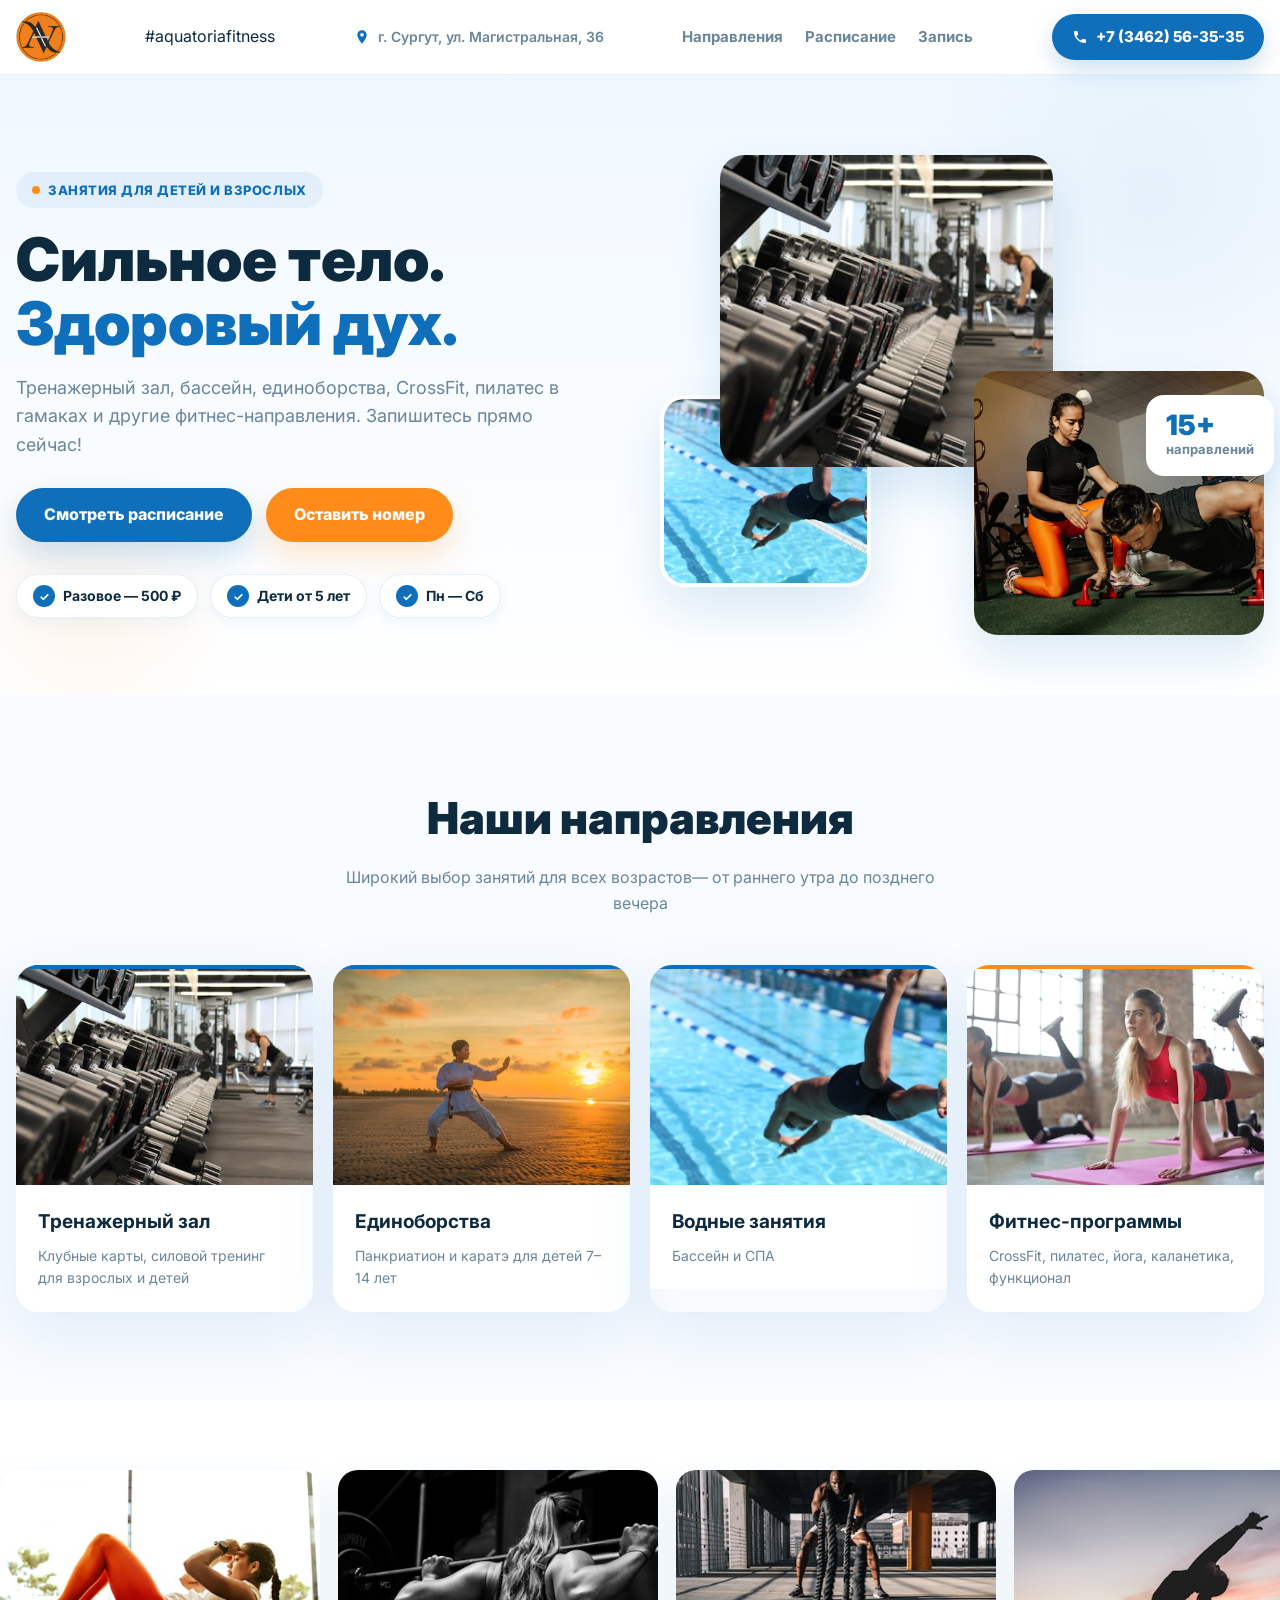
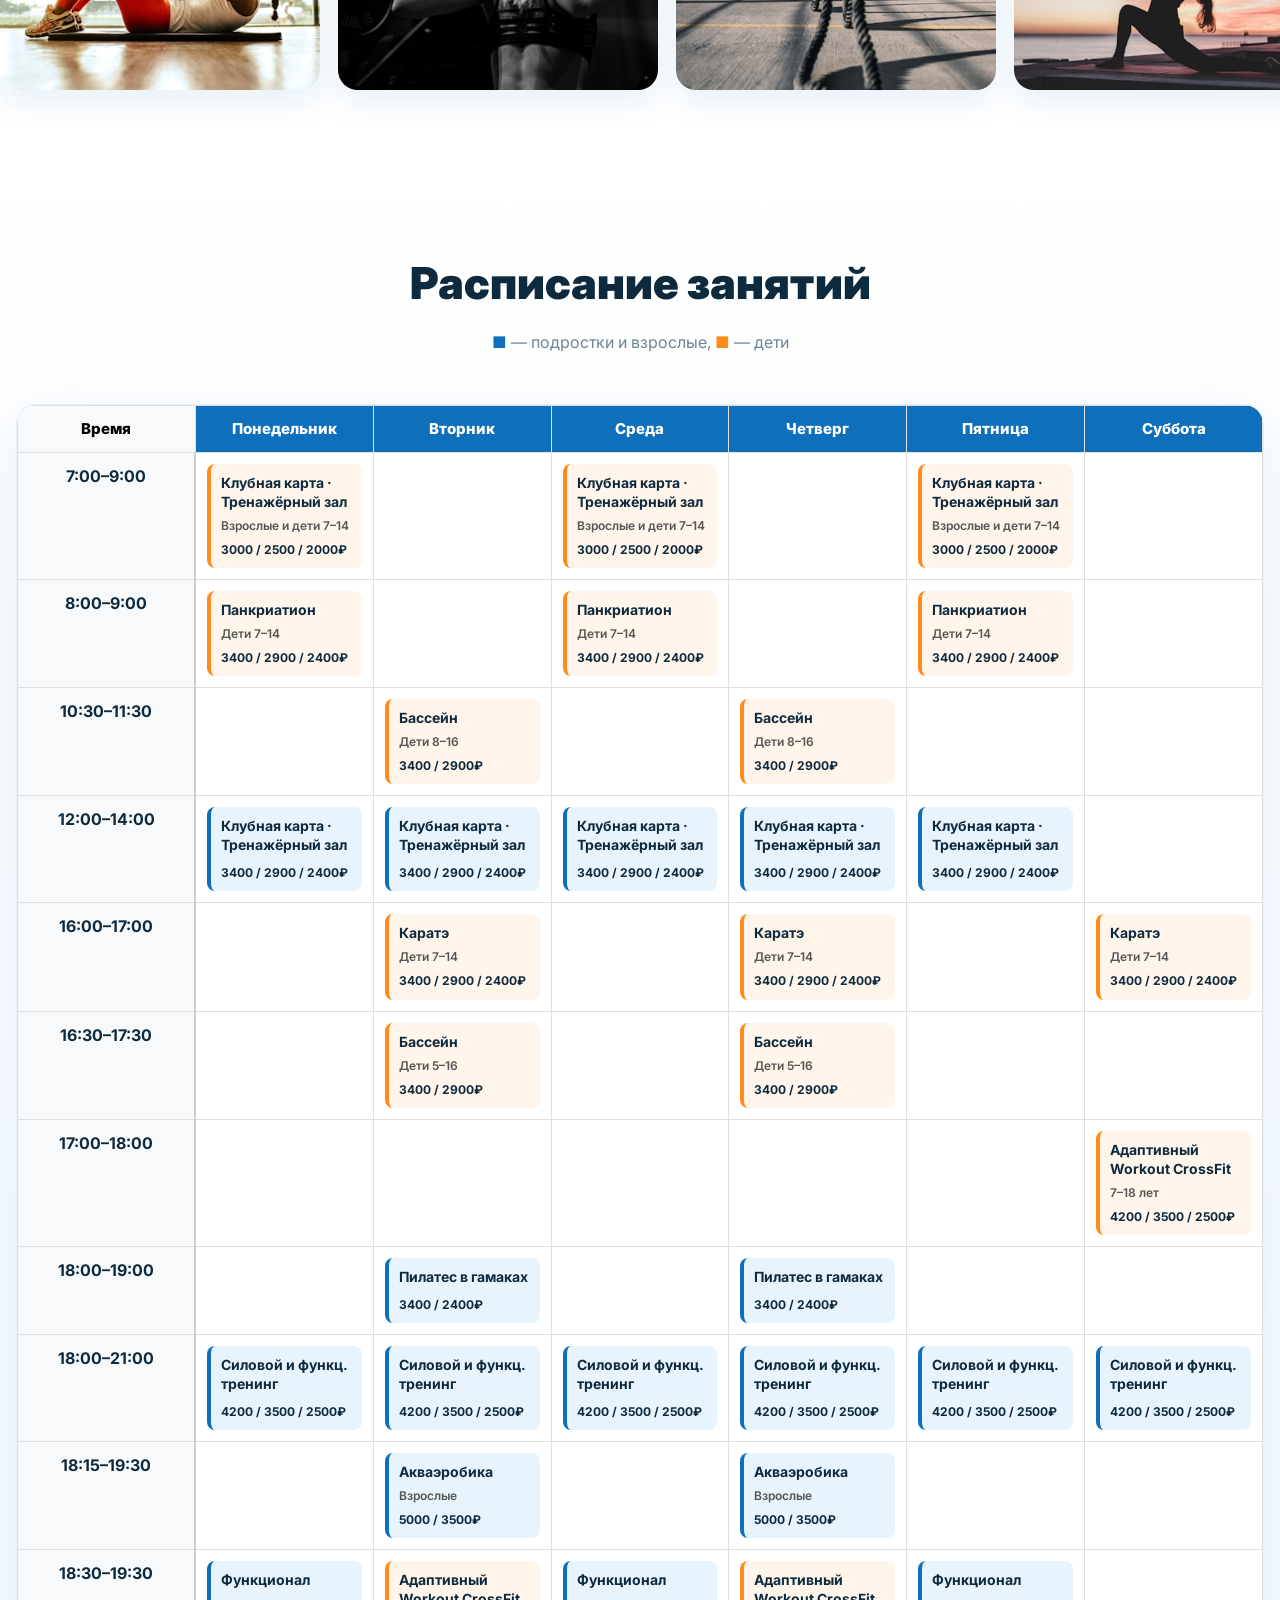
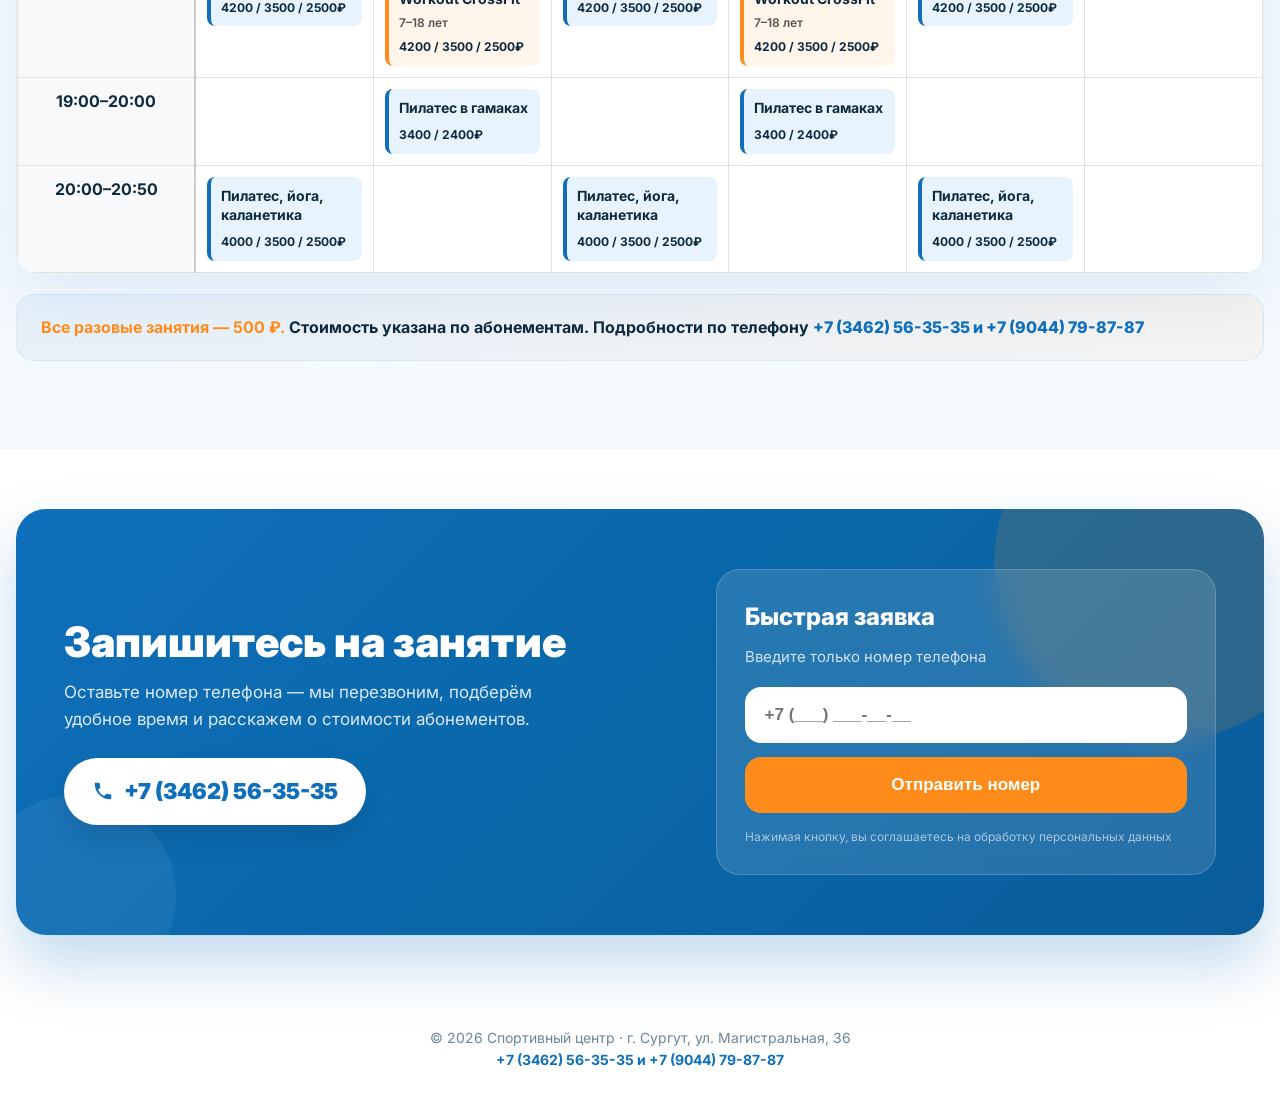
==== commit 8bc2775f: "fix" ====
--- a/index.html
+++ b/index.html
@@ -34,7 +34,7 @@
         <img src="logo.jpg" alt="Логотип" width="50" height="50">
     </span>
 </a>
-<span>aquatoria fitness</span>
+<span>#aquatoriafitness</span>
 </a>
 
 <div class="header-address">
@@ -50,7 +50,7 @@
 
 <a class="header-phone" href="tel:+79044798787">
 <svg width="16" height="16" viewBox="0 0 24 24" fill="none"><path d="M6.62 10.79a15.1 15.1 0 0 0 6.59 6.59l2.2-2.2a1 1 0 0 1 1.01-.24 11.4 11.4 0 0 0 3.58.57 1 1 0 0 1 1 1V20a1 1 0 0 1-1 1A17 17 0 0 1 3 4a1 1 0 0 1 1-1h3.5a1 1 0 0 1 1 1c0 1.25.2 2.45.57 3.57a1 1 0 0 1-.25 1.02l-2.2 2.2Z" fill="currentColor"/></svg>
-+7 (9044) 79-87-87
++7 (3462) 56-35-35
 </a>
 </div>
 </header>
@@ -176,7 +176,7 @@
           <div class="cell orange-cell">
             <span class="cell-name">Клубная карта · Тренажёрный зал</span>
             <span class="cell-info">Взрослые и дети 7–14</span>
-            <span class="cell-price">3 000 / 2 500 / 2 000 ₽</span>
+            <span class="cell-price">3000 / 2500 / 2000₽</span>
           </div>
         </td>
         <td></td><!-- ВТ -->
@@ -184,7 +184,7 @@
           <div class="cell orange-cell">
             <span class="cell-name">Клубная карта · Тренажёрный зал</span>
             <span class="cell-info">Взрослые и дети 7–14</span>
-            <span class="cell-price">3 000 / 2 500 / 2 000 ₽</span>
+            <span class="cell-price">3000 / 2500 / 2000₽</span>
           </div>
         </td>
         <td></td><!-- ЧТ -->
@@ -192,7 +192,7 @@
           <div class="cell orange-cell">
             <span class="cell-name">Клубная карта · Тренажёрный зал</span>
             <span class="cell-info">Взрослые и дети 7–14</span>
-            <span class="cell-price">3 000 / 2 500 / 2 000 ₽</span>
+            <span class="cell-price">3000 / 2500 / 2000₽</span>
           </div>
         </td>
         <td></td><!-- СБ -->
@@ -205,7 +205,7 @@
           <div class="cell orange-cell">
             <span class="cell-name">Панкриатион</span>
             <span class="cell-info">Дети 7–14</span>
-            <span class="cell-price">3 400 / 2 900 / 2 400 ₽</span>
+            <span class="cell-price">3400 / 2900 / 2400₽</span>
           </div>
         </td>
         <td></td>
@@ -213,7 +213,7 @@
           <div class="cell orange-cell">
             <span class="cell-name">Панкриатион</span>
             <span class="cell-info">Дети 7–14</span>
-            <span class="cell-price">3 400 / 2 900 / 2 400 ₽</span>
+            <span class="cell-price">3400 / 2900 / 2400₽</span>
           </div>
         </td>
         <td></td>
@@ -221,7 +221,7 @@
           <div class="cell orange-cell">
             <span class="cell-name">Панкриатион</span>
             <span class="cell-info">Дети 7–14</span>
-            <span class="cell-price">3 400 / 2 900 / 2 400 ₽</span>
+            <span class="cell-price">3400 / 2900 / 2400₽</span>
           </div>
         </td>
         <td></td>
@@ -235,7 +235,7 @@
           <div class="cell orange-cell">
             <span class="cell-name">Бассейн</span>
             <span class="cell-info">Дети 8–16</span>
-            <span class="cell-price">3 400 / 2 900 ₽</span>
+            <span class="cell-price">3400 / 2900₽</span>
           </div>
         </td>
         <td></td>
@@ -243,7 +243,7 @@
           <div class="cell orange-cell">
             <span class="cell-name">Бассейн</span>
             <span class="cell-info">Дети 8–16</span>
-            <span class="cell-price">3 400 / 2 900 ₽</span>
+            <span class="cell-price">3400 / 2900₽</span>
           </div>
         </td>
         <td></td>
@@ -256,31 +256,31 @@
         <td>
           <div class="cell blue-cell">
             <span class="cell-name">Клубная карта · Тренажёрный зал</span>
-            <span class="cell-price">3 400 / 2 900 / 2 400 ₽</span>
-          </div>
-        </td>
-        <td>
-          <div class="cell blue-cell">
-            <span class="cell-name">Клубная карта · Тренажёрный зал</span>
-            <span class="cell-price">3 400 / 2 900 / 2 400 ₽</span>
-          </div>
-        </td>
-        <td>
-          <div class="cell blue-cell">
-            <span class="cell-name">Клубная карта · Тренажёрный зал</span>
-            <span class="cell-price">3 400 / 2 900 / 2 400 ₽</span>
-          </div>
-        </td>
-        <td>
-          <div class="cell blue-cell">
-            <span class="cell-name">Клубная карта · Тренажёрный зал</span>
-            <span class="cell-price">3 400 / 2 900 / 2 400 ₽</span>
-          </div>
-        </td>
-        <td>
-          <div class="cell blue-cell">
-            <span class="cell-name">Клубная карта · Тренажёрный зал</span>
-            <span class="cell-price">3 400 / 2 900 / 2 400 ₽</span>
+            <span class="cell-price">3400 / 2900 / 2400₽</span>
+          </div>
+        </td>
+        <td>
+          <div class="cell blue-cell">
+            <span class="cell-name">Клубная карта · Тренажёрный зал</span>
+            <span class="cell-price">3400 / 2900 / 2400₽</span>
+          </div>
+        </td>
+        <td>
+          <div class="cell blue-cell">
+            <span class="cell-name">Клубная карта · Тренажёрный зал</span>
+            <span class="cell-price">3400 / 2900 / 2400₽</span>
+          </div>
+        </td>
+        <td>
+          <div class="cell blue-cell">
+            <span class="cell-name">Клубная карта · Тренажёрный зал</span>
+            <span class="cell-price">3400 / 2900 / 2400₽</span>
+          </div>
+        </td>
+        <td>
+          <div class="cell blue-cell">
+            <span class="cell-name">Клубная карта · Тренажёрный зал</span>
+            <span class="cell-price">3400 / 2900 / 2400₽</span>
           </div>
         </td>
         <td></td>
@@ -294,7 +294,7 @@
           <div class="cell orange-cell">
             <span class="cell-name">Каратэ</span>
             <span class="cell-info">Дети 7–14</span>
-            <span class="cell-price">3 400 / 2 900 / 2 400 ₽</span>
+            <span class="cell-price">3400 / 2900 / 2400₽</span>
           </div>
         </td>
         <td></td>
@@ -302,7 +302,7 @@
           <div class="cell orange-cell">
             <span class="cell-name">Каратэ</span>
             <span class="cell-info">Дети 7–14</span>
-            <span class="cell-price">3 400 / 2 900 / 2 400 ₽</span>
+            <span class="cell-price">3400 / 2900 / 2400₽</span>
           </div>
         </td>
         <td></td>
@@ -310,7 +310,7 @@
           <div class="cell orange-cell">
             <span class="cell-name">Каратэ</span>
             <span class="cell-info">Дети 7–14</span>
-            <span class="cell-price">3 400 / 2 900 / 2 400 ₽</span>
+            <span class="cell-price">3400 / 2900 / 2400₽</span>
           </div>
         </td>
       </tr>
@@ -323,7 +323,7 @@
           <div class="cell orange-cell">
             <span class="cell-name">Бассейн</span>
             <span class="cell-info">Дети 5–16</span>
-            <span class="cell-price">3 400 / 2 900 ₽</span>
+            <span class="cell-price">3400 / 2900₽</span>
           </div>
         </td>
         <td></td>
@@ -331,7 +331,7 @@
           <div class="cell orange-cell">
             <span class="cell-name">Бассейн</span>
             <span class="cell-info">Дети 5–16</span>
-            <span class="cell-price">3 400 / 2 900 ₽</span>
+            <span class="cell-price">3400 / 2900₽</span>
           </div>
         </td>
         <td></td>
@@ -350,7 +350,7 @@
           <div class="cell orange-cell">
             <span class="cell-name">Адаптивный Workout CrossFit</span>
             <span class="cell-info">7–18 лет</span>
-            <span class="cell-price">4 200 / 3 500 / 2 500 ₽</span>
+            <span class="cell-price">4200 / 3500 / 2500₽</span>
           </div>
         </td>
       </tr>
@@ -362,14 +362,14 @@
         <td>
           <div class="cell blue-cell">
             <span class="cell-name">Пилатес в гамаках</span>
-            <span class="cell-price">3 400 / 2 400 ₽</span>
+            <span class="cell-price">3400 / 2400₽</span>
           </div>
         </td>
         <td></td>
         <td>
           <div class="cell blue-cell">
             <span class="cell-name">Пилатес в гамаках</span>
-            <span class="cell-price">3 400 / 2 400 ₽</span>
+            <span class="cell-price">3400 / 2400₽</span>
           </div>
         </td>
         <td></td>
@@ -382,37 +382,37 @@
         <td>
           <div class="cell blue-cell">
             <span class="cell-name">Силовой и функц. тренинг</span>
-            <span class="cell-price">4 200 / 3 500 / 2 500 ₽</span>
+            <span class="cell-price">4200 / 3500 / 2500₽</span>
           </div>
         </td>
         <td>
           <div class="cell blue-cell">
             <span class="cell-name">Силовой и функц. тренинг</span>
-            <span class="cell-price">4 200 / 3 500 / 2 500 ₽</span>
+            <span class="cell-price">4200 / 3500 / 2500₽</span>
           </div>
         </td>
         <td>
           <div class="cell blue-cell">
             <span class="cell-name">Силовой и функц. тренинг</span>
-            <span class="cell-price">4 200 / 3 500 / 2 500 ₽</span>
+            <span class="cell-price">4200 / 3500 / 2500₽</span>
           </div>
         </td>
         <td>
           <div class="cell blue-cell">
             <span class="cell-name">Силовой и функц. тренинг</span>
-            <span class="cell-price">4 200 / 3 500 / 2 500 ₽</span>
+            <span class="cell-price">4200 / 3500 / 2500₽</span>
           </div>
         </td>
         <td>
           <div class="cell blue-cell">
             <span class="cell-name">Силовой и функц. тренинг</span>
-            <span class="cell-price">4 200 / 3 500 / 2 500 ₽</span>
+            <span class="cell-price">4200 / 3500 / 2500₽</span>
           </div>
         </td>
         <td>
           <div class="cell blue-cell">
             <span class="cell-name">Силовой и функц. тренинг</span>
-            <span class="cell-price">4 200 / 3 500 / 2 500 ₽</span>
+            <span class="cell-price">4200 / 3500 / 2500₽</span>
           </div>
         </td>
       </tr>
@@ -425,7 +425,7 @@
           <div class="cell blue-cell">
             <span class="cell-name">Акваэробика</span>
             <span class="cell-info">Взрослые</span>
-            <span class="cell-price">5 000 / 3 500 ₽</span>
+            <span class="cell-price">5000 / 3500₽</span>
           </div>
         </td>
         <td></td>
@@ -433,7 +433,7 @@
           <div class="cell blue-cell">
             <span class="cell-name">Акваэробика</span>
             <span class="cell-info">Взрослые</span>
-            <span class="cell-price">5 000 / 3 500 ₽</span>
+            <span class="cell-price">5000 / 3500₽</span>
           </div>
         </td>
         <td></td>
@@ -446,33 +446,33 @@
         <td>
           <div class="cell blue-cell">
             <span class="cell-name">Функционал</span>
-            <span class="cell-price">4 200 / 3 500 / 2 500 ₽</span>
+            <span class="cell-price">4200 / 3500 / 2500₽</span>
           </div>
         </td>
         <td>
           <div class="cell orange-cell">
             <span class="cell-name">Адаптивный Workout CrossFit</span>
             <span class="cell-info">7–18 лет</span>
-            <span class="cell-price">4 200 / 3 500 / 2 500 ₽</span>
+            <span class="cell-price">4200 / 3500 / 2500₽</span>
           </div>
         </td>
         <td>
           <div class="cell blue-cell">
             <span class="cell-name">Функционал</span>
-            <span class="cell-price">4 200 / 3 500 / 2 500 ₽</span>
+            <span class="cell-price">4200 / 3500 / 2500₽</span>
           </div>
         </td>
         <td>
           <div class="cell orange-cell">
             <span class="cell-name">Адаптивный Workout CrossFit</span>
             <span class="cell-info">7–18 лет</span>
-            <span class="cell-price">4 200 / 3 500 / 2 500 ₽</span>
+            <span class="cell-price">4200 / 3500 / 2500₽</span>
           </div>
         </td>
         <td>
           <div class="cell blue-cell">
             <span class="cell-name">Функционал</span>
-            <span class="cell-price">4 200 / 3 500 / 2 500 ₽</span>
+            <span class="cell-price">4200 / 3500 / 2500₽</span>
           </div>
         </td>
         <td></td>
@@ -485,14 +485,14 @@
         <td>
           <div class="cell blue-cell">
             <span class="cell-name">Пилатес в гамаках</span>
-            <span class="cell-price">3 400 / 2 400 ₽</span>
+            <span class="cell-price">3400 / 2400₽</span>
           </div>
         </td>
         <td></td>
         <td>
           <div class="cell blue-cell">
             <span class="cell-name">Пилатес в гамаках</span>
-            <span class="cell-price">3 400 / 2 400 ₽</span>
+            <span class="cell-price">3400 / 2400₽</span>
           </div>
         </td>
         <td></td>
@@ -505,21 +505,21 @@
         <td>
           <div class="cell blue-cell">
             <span class="cell-name">Пилатес, йога, каланетика</span>
-            <span class="cell-price">4 000 / 3 500 / 2 500 ₽</span>
+            <span class="cell-price">4000 / 3500 / 2500₽</span>
           </div>
         </td>
         <td></td>
         <td>
           <div class="cell blue-cell">
             <span class="cell-name">Пилатес, йога, каланетика</span>
-            <span class="cell-price">4 000 / 3 500 / 2 500 ₽</span>
+            <span class="cell-price">4000 / 3500 / 2500₽</span>
           </div>
         </td>
         <td></td>
         <td>
           <div class="cell blue-cell">
             <span class="cell-name">Пилатес, йога, каланетика</span>
-            <span class="cell-price">4 000 / 3 500 / 2 500 ₽</span>
+            <span class="cell-price">4000 / 3500 / 2500₽</span>
           </div>
         </td>
         <td></td>
@@ -531,7 +531,7 @@
 
 <div class="table-note reveal">
 <strong>Все разовые занятия — 500 ₽.</strong> Стоимость указана по абонементам. Подробности по телефону
-<span class="nextphone"><a href="tel:+79044798787" style="color:var(--blue);font-weight:800">+7 (9044) 79-87-87 и +7 (3462) 56-35-35</a>
+<span class="nextphone"><a href="tel:+73462563535" style="color:var(--blue);font-weight:800">+7 (3462) 56-35-35 и +7 (9044) 79-87-87</a>
 </div>
 </div>
 </section>
@@ -543,9 +543,9 @@
 <div class="cta-text">
 <h2>Запишитесь на занятие</h2>
 <p>Оставьте номер телефона — мы перезвоним, подберём удобное время и расскажем о стоимости абонементов.</p>
-<a href="tel:+79044798787" class="cta-phone">
+<a href="tel:+73462563535" class="cta-phone">
 <svg width="22" height="22" viewBox="0 0 24 24" fill="none"><path d="M6.62 10.79a15.1 15.1 0 0 0 6.59 6.59l2.2-2.2a1 1 0 0 1 1.01-.24 11.4 11.4 0 0 0 3.58.57 1 1 0 0 1 1 1V20a1 1 0 0 1-1 1A17 17 0 0 1 3 4a1 1 0 0 1 1-1h3.5a1 1 0 0 1 1 1c0 1.25.2 2.45.57 3.57a1 1 0 0 1-.25 1.02l-2.2 2.2Z" fill="currentColor"/></svg>
-+7 (9044) 79-87-87
++7 (3462) 56-35-35
 </a>
 </div>
 
@@ -567,7 +567,7 @@
 <footer class="footer">
 <div class="container">
 © 2026 Спортивный центр · г. Сургут, ул. Магистральная, 36
-<br><a href="tel:+79044798787">+7 (9044) 79-87-87 и +7 (3462) 56-35-35</a>
+<br><a href="tel:+73462563535">+7 (3462) 56-35-35 и +7 (9044) 79-87-87</a>
 </div>
 </footer>
 
--- a/style.css
+++ b/style.css
@@ -136,6 +136,7 @@
 .dir-grid{grid-template-columns:repeat(2,1fr)}
 .cta-inner{grid-template-columns:1fr;text-align:center}
 .cta-text p{margin:0 auto 24px}
+@keyframes scrollGallery{0%{transform:translateX(0)}100%{transform:translateX(-130%)}}
 }
 @media(max-width:760px){
 .header-inner{padding:10px 0;gap:10px}
@@ -166,6 +167,7 @@
   .nextphone {
     display: block;
   }
+  @keyframes scrollGallery{0%{transform:translateX(0)}100%{transform:translateX(-210%)}}
 }
 .table-responsive {
   width: 100%;
@@ -190,7 +192,7 @@
 .time-col {
   font-weight: bold;
   white-space: nowrap; /* Чтобы время не переносилось на 2 строки */
-  text-align: right;
+  text-align: center;
   background-color: #f8f9fa;
   position: sticky; /* Прилипает слева при скролле */
   left: 0;
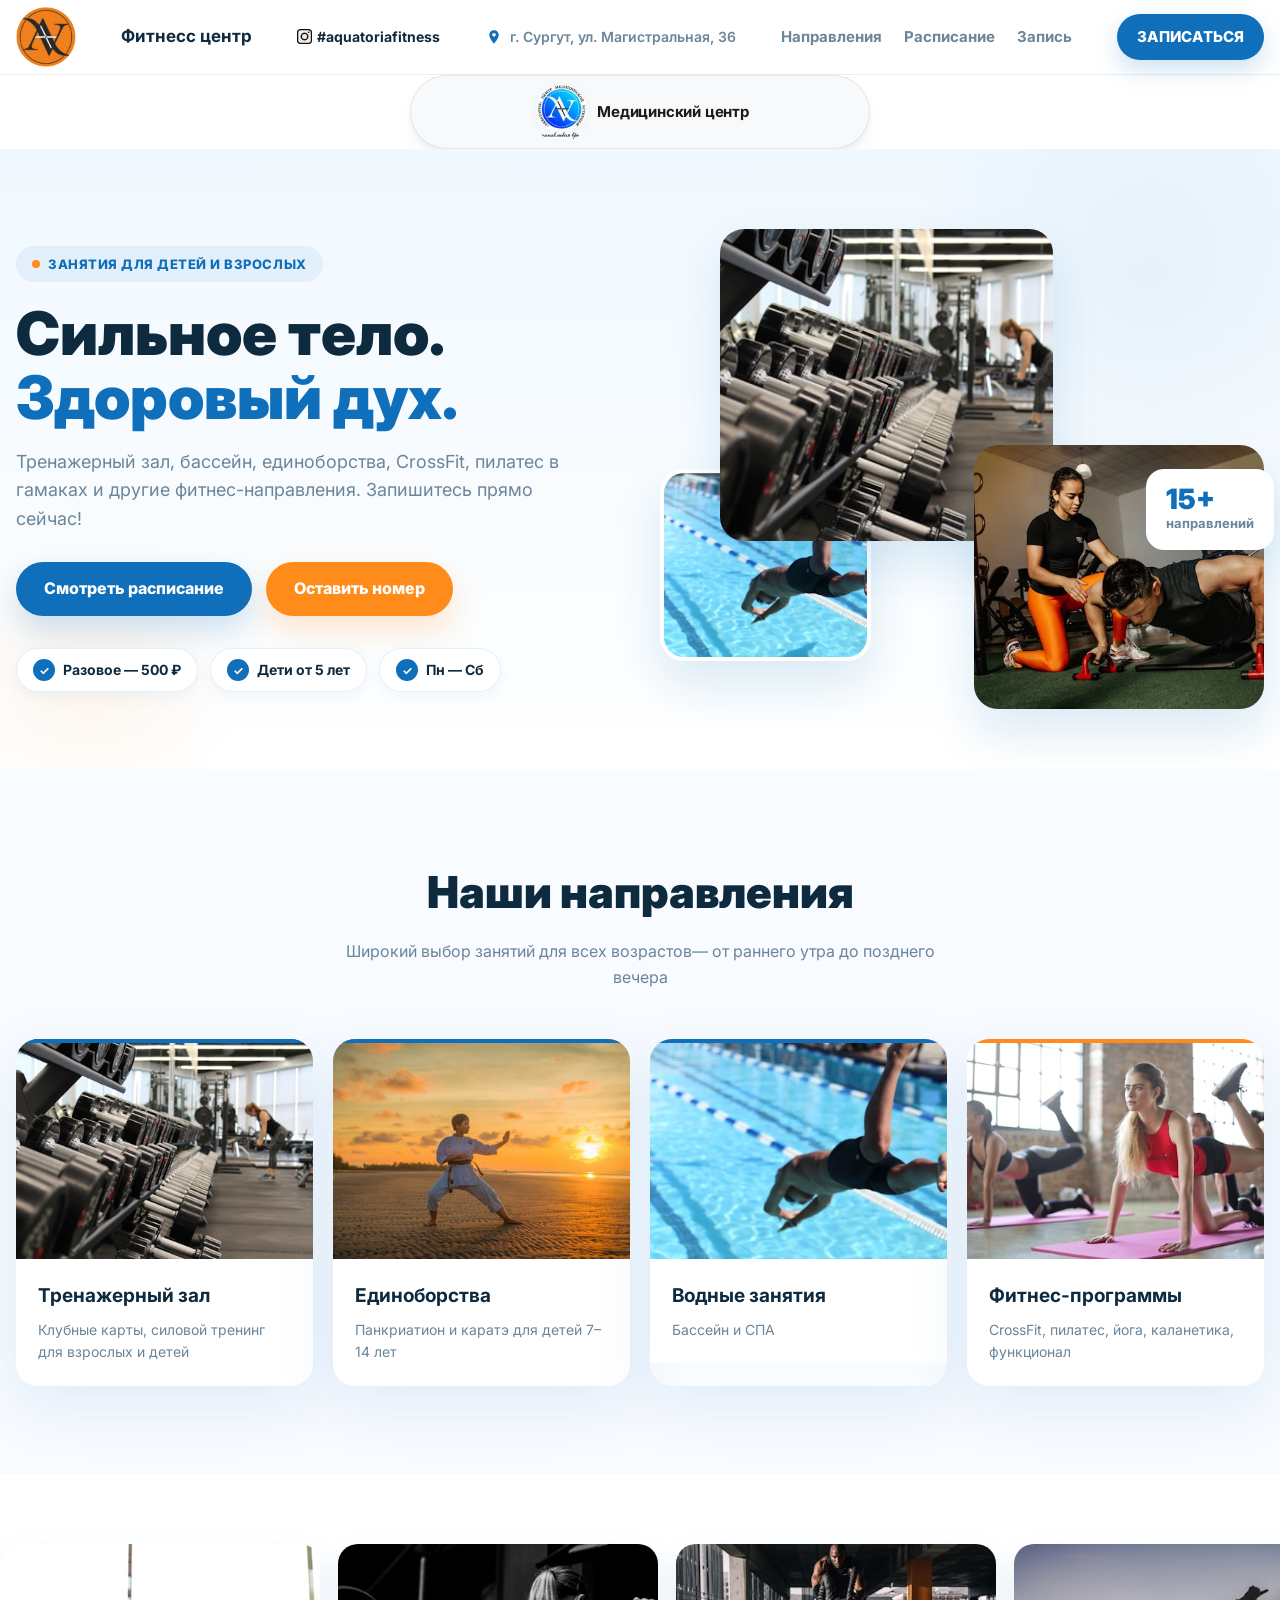
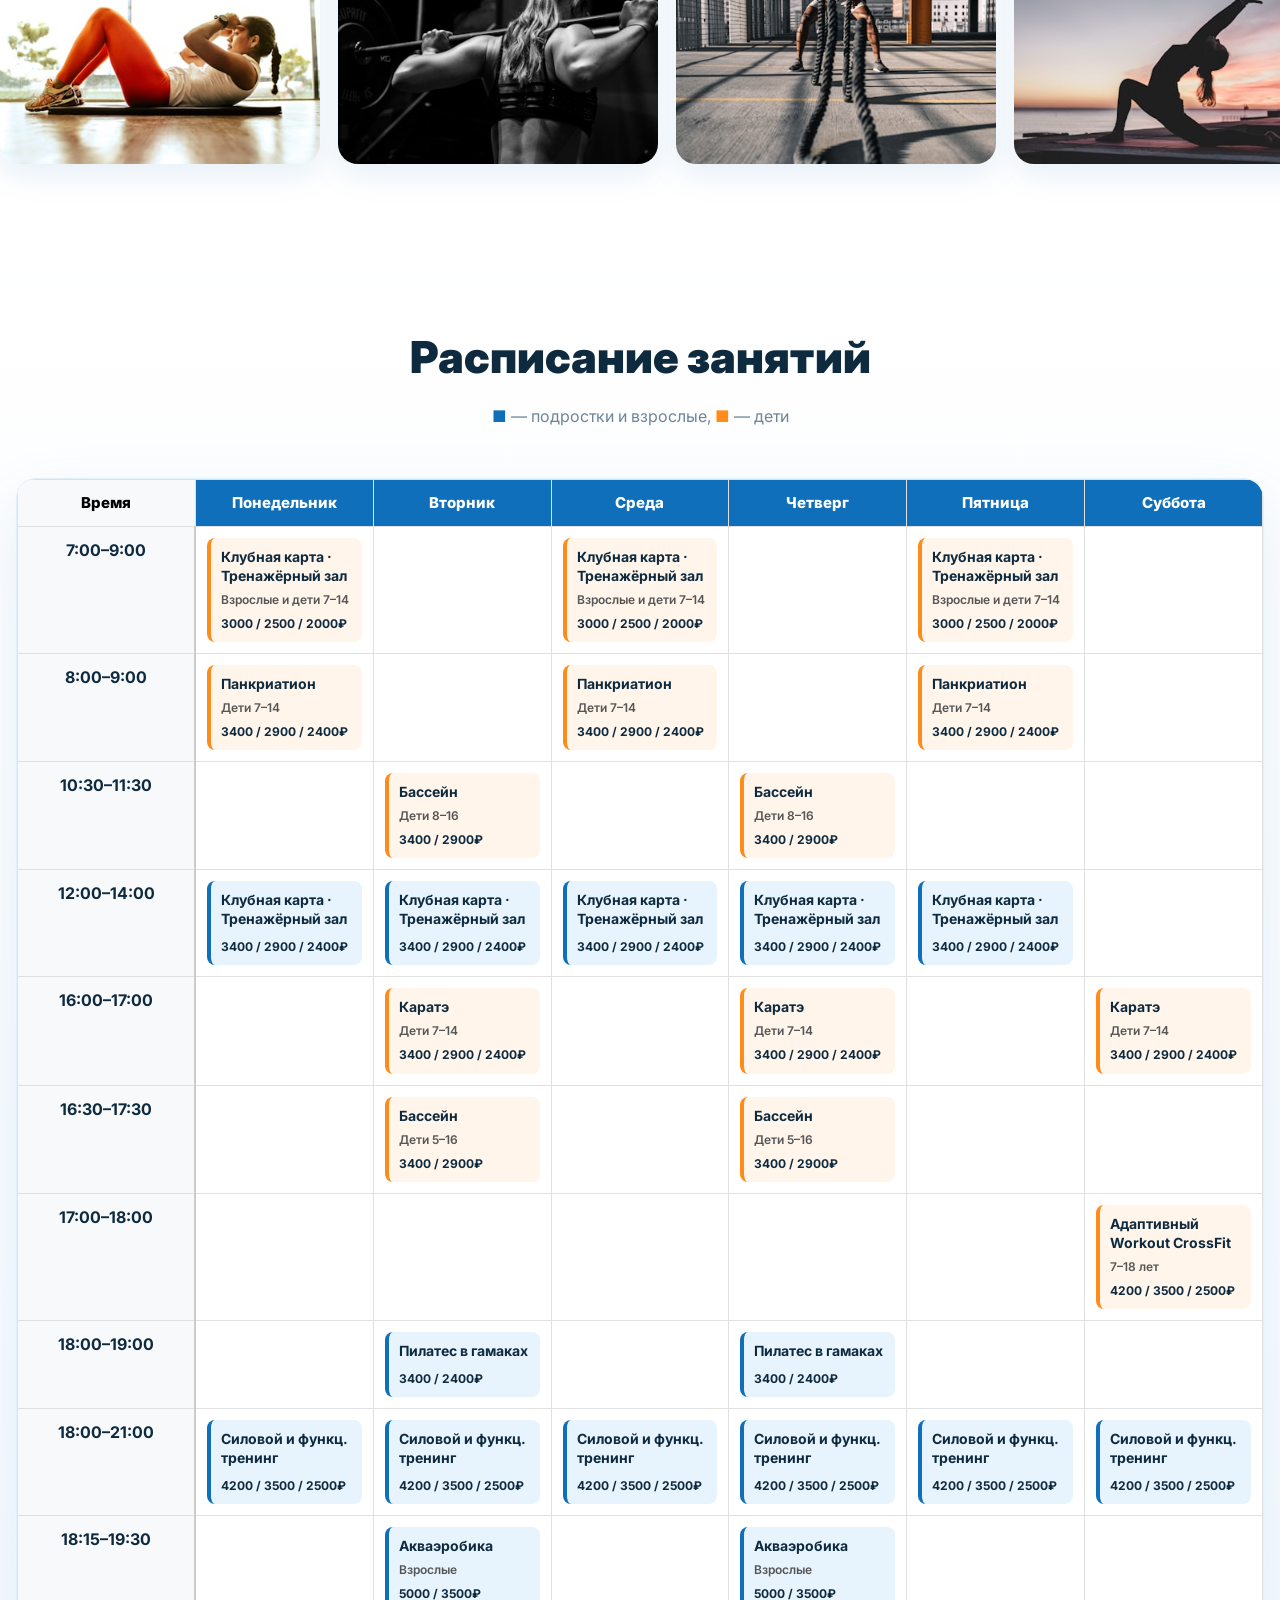
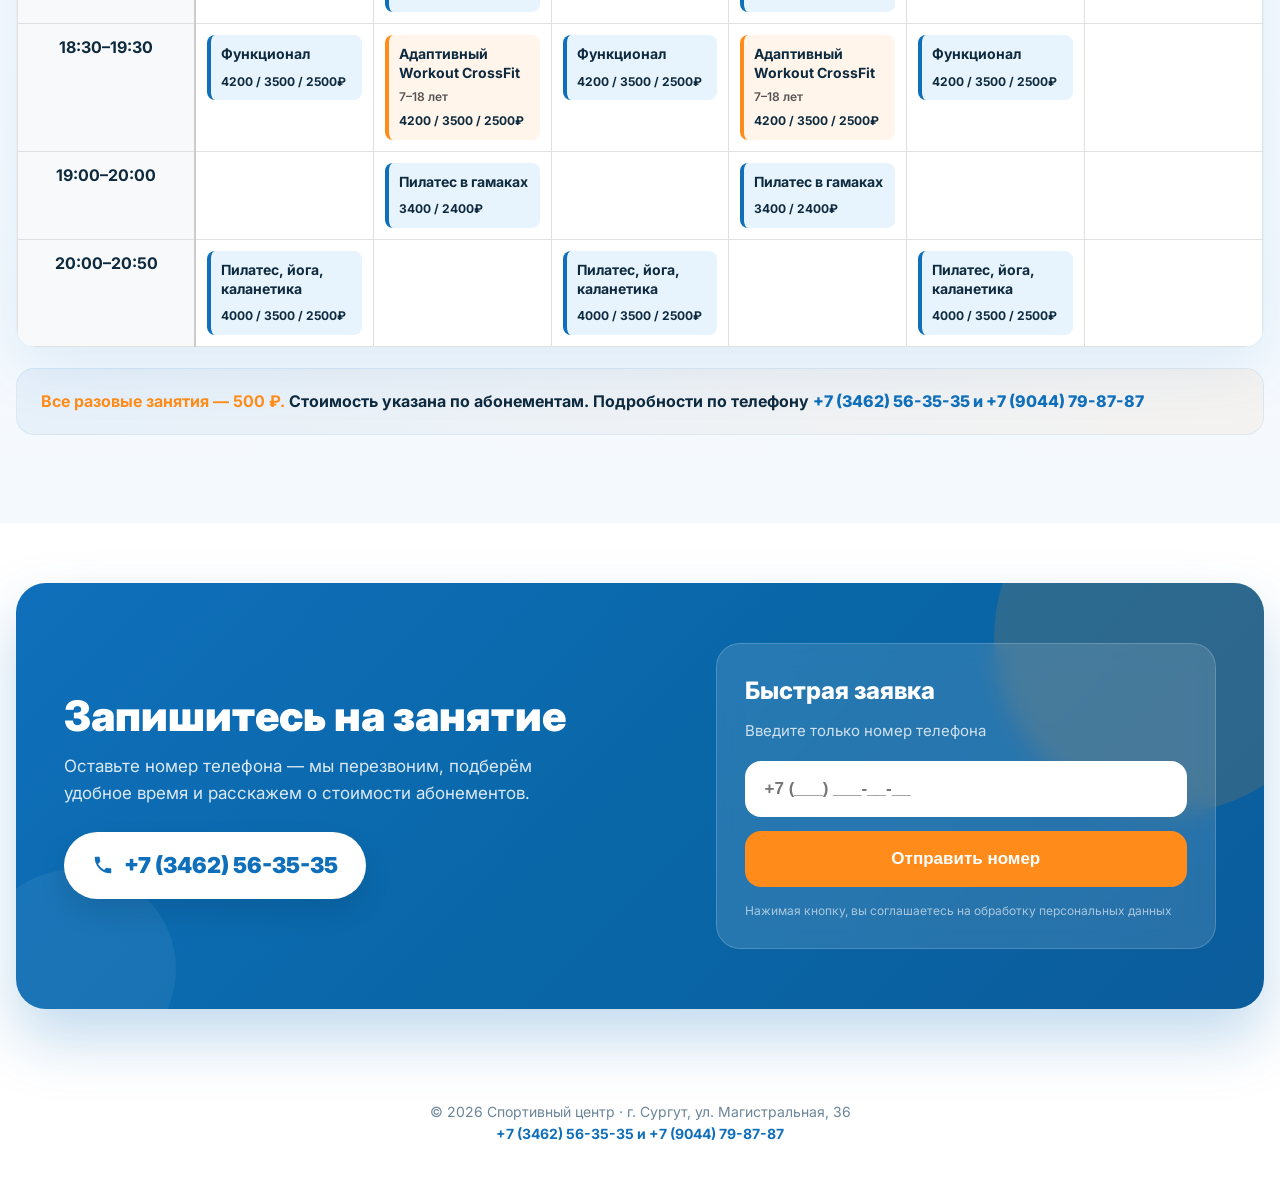
==== commit a6609c22: "1.0" ====
--- a/index.html
+++ b/index.html
@@ -8,7 +8,9 @@
 <link rel="preconnect" href="https://fonts.googleapis.com"/>
 <link href="https://fonts.googleapis.com/css2?family=Inter:wght@400;600;700;800;900&display=swap" rel="stylesheet"/>
 <link rel="stylesheet" href="style.css">
-<link rel="icon" href="/logo.jpg" type="jpg">
+<link rel="icon" href="/logo.png" type="png">
+<link rel="instagram" href="/instagram.jpg" type="jpg">
+<link rel="med-centre" href="/med-centre.jpg" type="jpg">
 <link rel="sport1" href="/sport1.jpg" type="jpg">
 <link rel="sport2" href="/sport2.jpg" type="jpg">
 <link rel="sport3" href="/sport3.jpg" type="jpg">
@@ -31,11 +33,18 @@
 <div class="container header-inner">
 <a href="#" class="logo">
     <span class="logo-icon">
-        <img src="logo.jpg" alt="Логотип" width="50" height="50">
+        <img src="logo.png" alt="Логотип" width="60" height="60">
     </span>
 </a>
-<span>#aquatoriafitness</span>
-</a>
+
+<div>
+  <span class="fitcentre">Фитнесс центр</span>
+</div>
+
+<div class="social-link">
+  <img src="instagram.jpg" alt="Инстаграм" width="15" height="15">
+  <span class="instagram">#aquatoriafitness</span>
+</div>
 
 <div class="header-address">
 <svg width="16" height="16" viewBox="0 0 24 24" fill="none"><path d="M12 2C8.13 2 5 5.13 5 9c0 5.25 7 13 7 13s7-7.75 7-13c0-3.87-3.13-7-7-7Zm0 9.5A2.5 2.5 0 1 1 12 6a2.5 2.5 0 0 1 0 5.5Z" fill="currentColor"/></svg>
@@ -48,12 +57,25 @@
 <a href="#contact">Запись</a>
 </nav>
 
-<a class="header-phone" href="tel:+79044798787">
-<svg width="16" height="16" viewBox="0 0 24 24" fill="none"><path d="M6.62 10.79a15.1 15.1 0 0 0 6.59 6.59l2.2-2.2a1 1 0 0 1 1.01-.24 11.4 11.4 0 0 0 3.58.57 1 1 0 0 1 1 1V20a1 1 0 0 1-1 1A17 17 0 0 1 3 4a1 1 0 0 1 1-1h3.5a1 1 0 0 1 1 1c0 1.25.2 2.45.57 3.57a1 1 0 0 1-.25 1.02l-2.2 2.2Z" fill="currentColor"/></svg>
-+7 (3462) 56-35-35
+<a class="header-phone" href="#contact">
+ЗАПИСАТЬСЯ
 </a>
-</div>
+
 </header>
+
+<div class="container header-inner" style="justify-content: center; display: flex; align-items: center; gap: 15px;">
+  <!-- Открываем кнопку-ссылку -->
+  <a class="akva-button" href="https://www.aquatoria86.ru/">
+    <div class="logo">
+      <span class="logo-icon">
+        <img src="med-centre.jpg" alt="Логотип" width="60" height="60" style="display: block;">
+      </span>
+    </div>
+    <div>
+      <span style="font-weight: bold;">Медицинский центр</span>
+    </div>
+  </a> <!-- Закрываем кнопку-ссылку -->
+</div>
 
 <!-- ═══════════════ HERO ═══════════════ -->
 <section class="hero">
@@ -611,7 +633,7 @@
 const submitBtn = form ? form.querySelector('button[type="submit"]') : null;
 
 // ВСТАВЬТЕ СЮДА ССЫЛКУ ИЗ GOOGLE APPS SCRIPT:
-const scriptURL = 'https://script.google.com/macros/s/AKfycby0WSOL76aZRuSCjiaRrD2Z_cxZr2mmOm_WhyPBggf1mB3jRmiBkH1hgG3dIUVHRTe4/exec';
+const scriptURL = 'https://script.google.com/macros/s/AKfycbyhXEQeDZF0Uy35rPmZalWeIDAssadzuiQz4VRK_leQuVLNxwI4-IqN76v59uEPUsg/exec';
 
 if (form) {
   form.addEventListener('submit', e => {
--- a/style.css
+++ b/style.css
@@ -167,6 +167,15 @@
   .nextphone {
     display: block;
   }
+  .fitcentre {
+    font-size: 18px !important;
+  }
+  .instagram {
+    font-size: 11px !important;
+  }
+  .akva-button {
+    padding: 6px 60px !important;
+  }
   @keyframes scrollGallery{0%{transform:translateX(0)}100%{transform:translateX(-210%)}}
 }
 .table-responsive {
@@ -223,4 +232,63 @@
 
 .cell-name { font-weight: bold; font-size: 14px; }
 .cell-info { font-size: 12px; color: #555; }
-.cell-price { font-size: 12px; font-weight: bold; margin-top: 4px; }+.cell-price { font-size: 12px; font-weight: bold; margin-top: 4px; }
+
+.instagram {
+  font-weight: bolder;
+  font-size: 14px;
+}
+
+.social-link {
+  display: flex;
+  align-items: center;
+  gap: 5px;
+}
+
+.akva-button {
+  display: inline-flex;
+  align-items: center;
+  vertical-align: middle; 
+  gap: 6px; /* Чуть увеличили расстояние между логотипом и текстом */
+  padding: 6px 120px; /* Сделали кнопку более вытянутой и аккуратной */
+  border-radius: 999px;
+  background: #f8f9fa;
+  color: #1a1a1a; /* Мягкий черный вместо глухого #000000 */
+  border: 1px solid rgba(0, 0, 0, 0.08); /* Тонкая, едва заметная эстетичная рамка */
+  font-weight: 600; /* 800 слишком тяжелый для текста, 600 выглядит аккуратнее */
+  font-size: 15px;
+  letter-spacing: -0.2px; /* Легкий трекинг для современного вида текста */
+  text-decoration: none; /* Убирает дефолтное подчеркивание ссылки */
+  
+  /* Элегантная мягкая тень */
+  box-shadow: 0 4px 6px -1px rgba(0, 0, 0, 0.05), 0 10px 20px -5px rgba(15, 111, 186, 0.08);
+  
+  /* Плавный переход для всех изменяемых свойств */
+  transition: background-color 0.3s cubic-bezier(0.16, 1, 0.3, 1),
+              border-color 0.3s cubic-bezier(0.16, 1, 0.3, 1),
+              box-shadow 0.3s cubic-bezier(0.16, 1, 0.3, 1);
+}
+
+/* Красивый интерактивный эффект при наведении */
+.akva-button:hover {
+  background: #f8fbc4; /* Очень легкий, благородный оттенок (или используйте ваш var(--blue-dark)) */
+  border-color: rgba(15, 111, 186, 0.3); /* Рамка мягко окрашивается в синеватый тон */
+  color: #0f6fba; /* Текст становится фирменного синего цвета */
+  box-shadow: 0 20px 30px -10px rgba(15, 111, 186, 0.18); /* Тень становится глубже, имитируя легкий подъем */
+}
+
+/* Стили для картинки внутри кнопки, чтобы она сочеталась с округлыми формами */
+.akva-button img {
+  border-radius: 50%; /* Делает квадратный логотип круглым и аккуратным внутри овальной кнопки */
+  object-fit: cover;
+  flex-shrink: 0;
+}
+
+.akva-button svg {
+  flex-shrink: 0;
+}
+
+.fitcentre {
+  font-weight: bold;
+  font-size: 17px;
+}
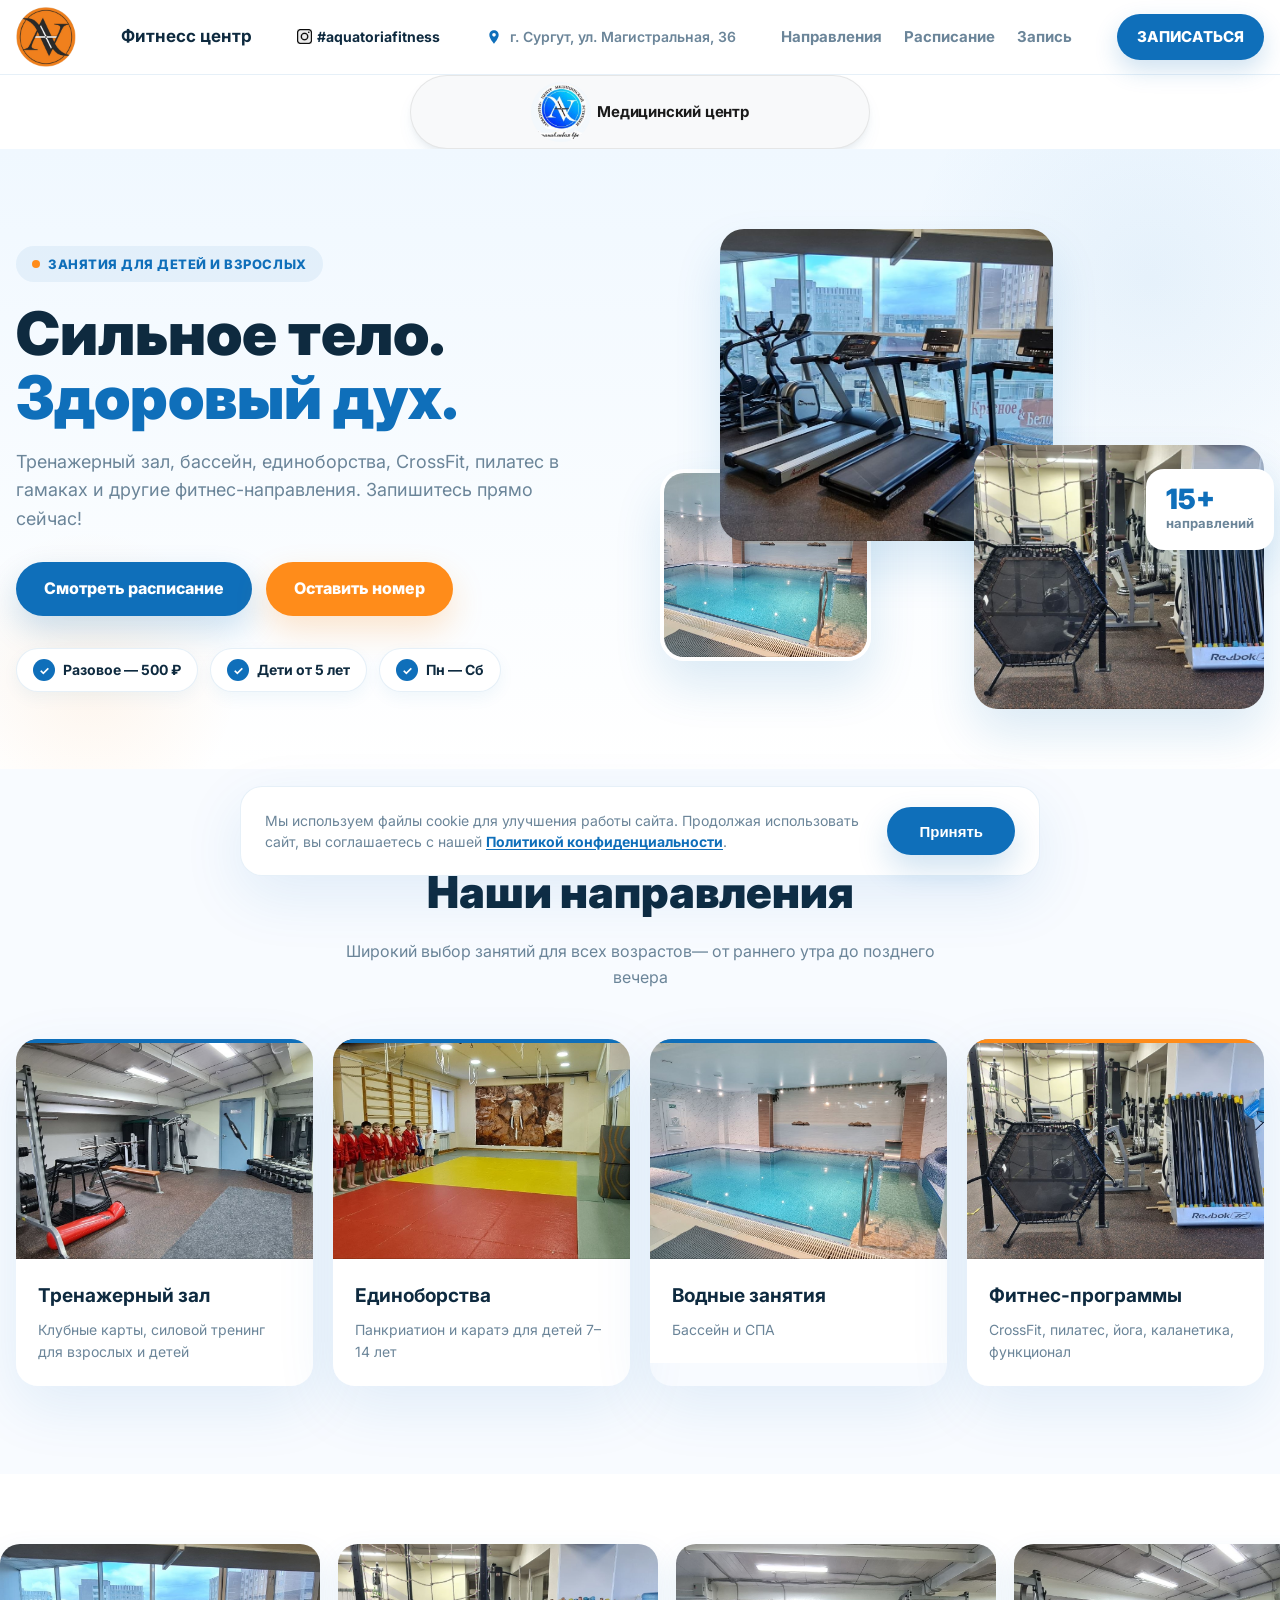
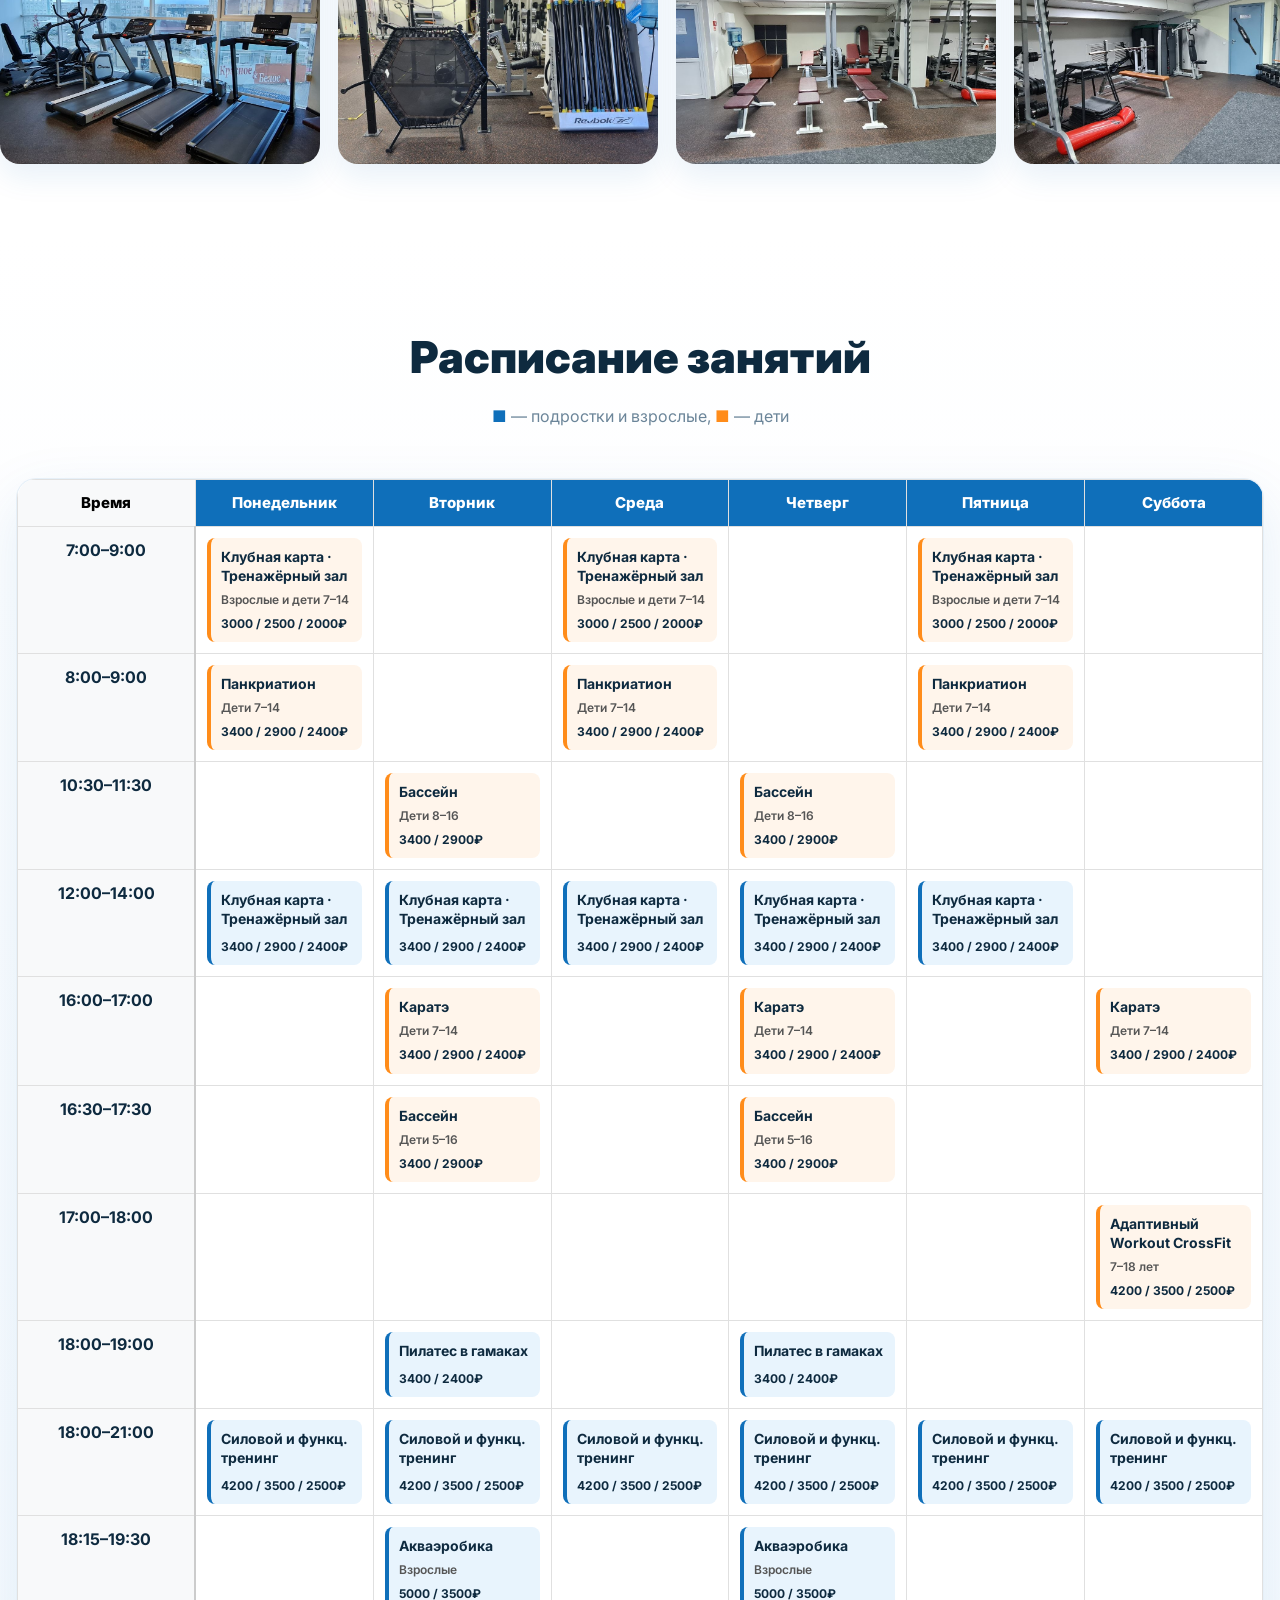
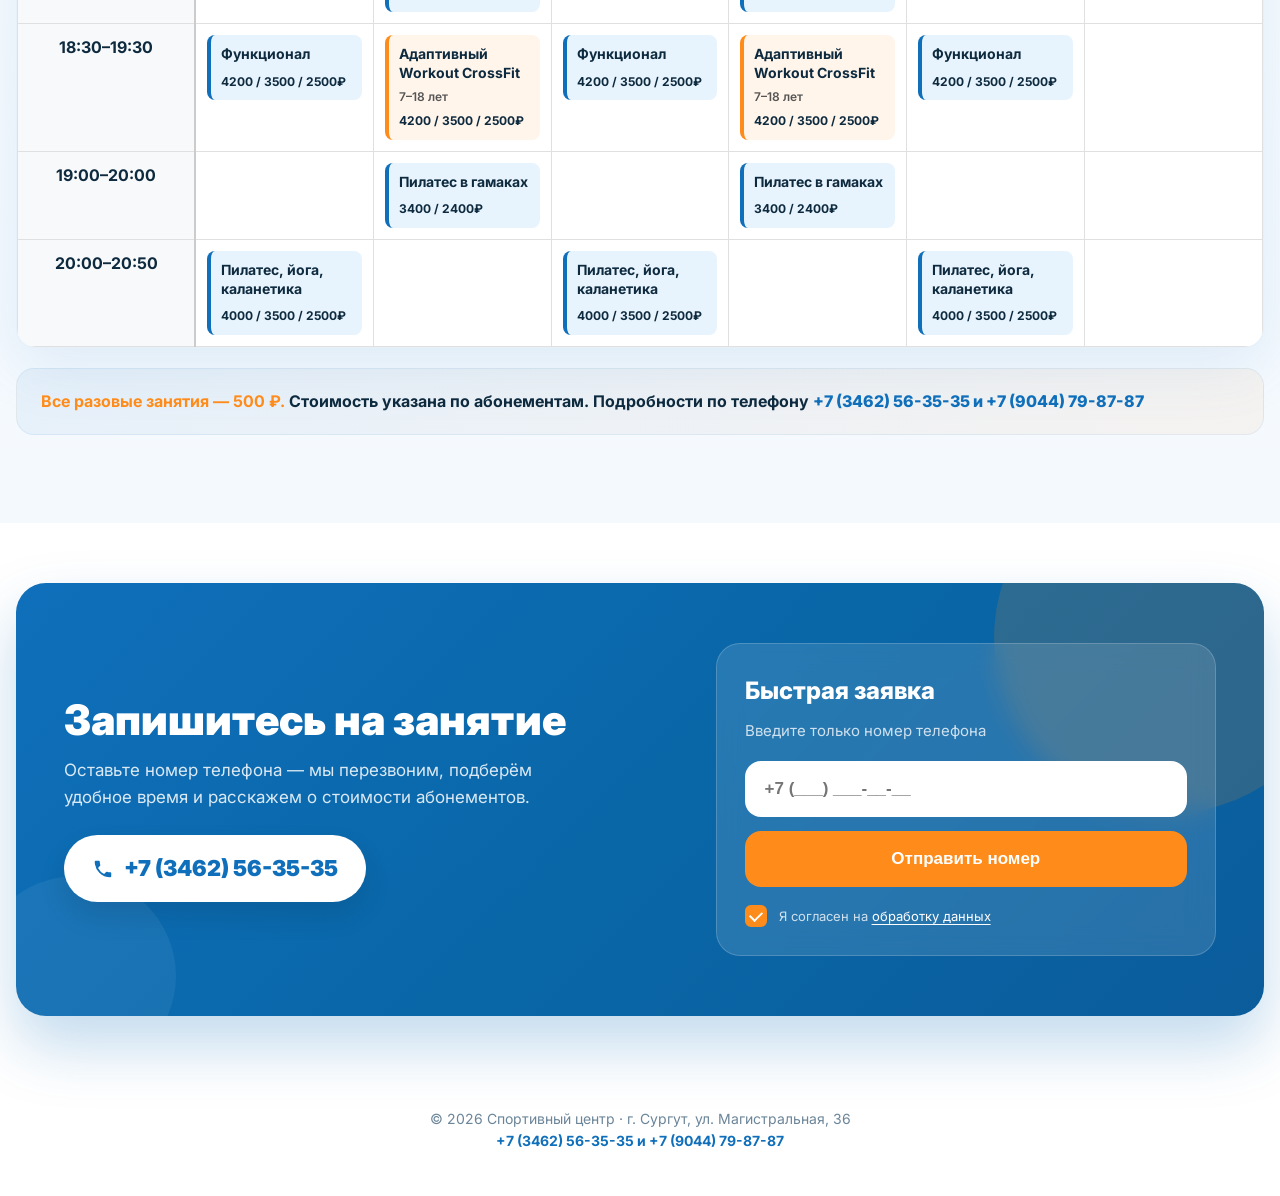
==== commit 897e1b85: "photo_new" ====
--- a/index.html
+++ b/index.html
@@ -11,20 +11,7 @@
 <link rel="icon" href="/logo.png" type="png">
 <link rel="instagram" href="/instagram.jpg" type="jpg">
 <link rel="med-centre" href="/med-centre.jpg" type="jpg">
-<link rel="sport1" href="/sport1.jpg" type="jpg">
-<link rel="sport2" href="/sport2.jpg" type="jpg">
-<link rel="sport3" href="/sport3.jpg" type="jpg">
-<link rel="sport4" href="/sport4.jpg" type="jpg">
-<link rel="sport5" href="/sport5.jpg" type="jpg">
-<link rel="sport6" href="/sport6.jpg" type="jpg">
-<link rel="sport7" href="/sport7.jpg" type="jpg">
-<link rel="sport8" href="/sport8.jpg" type="jpg">
-<link rel="sport11" href="/sport11.jpg" type="jpg">
-<link rel="sport12" href="/sport12.jpg" type="jpg">
-<link rel="sport13" href="/sport13.jpg" type="jpg">
-<link rel="sport14" href="/sport14.jpg" type="jpg">
-<link rel="sport15" href="/sport15.jpg" type="jpg">
-<link rel="sport16" href="/sport16.jpg" type="jpg">
+
 </head>
 <body>
 
@@ -97,13 +84,13 @@
 
 <div class="hero-images reveal">
 <div class="hero-img hero-img-1">
-<img src="sport1.jpg" alt="Тренажерный зал"/>
+<img src="photo_1.jpg" alt="Тренажерный зал"/>
 </div>
 <div class="hero-img hero-img-2">
-<img src="sport2.jpg" alt="Функциональный тренинг"/>
+<img src="photo_2.jpg" alt="Функциональный тренинг"/>
 </div>
 <div class="hero-img hero-img-3">
-<img src="sport3.jpg" alt="Бассейн"/>
+<img src="SPA_1.jpg" alt="Бассейн"/>
 </div>
 <div class="hero-float-card">
 <div class="hf-num">15+</div>
@@ -123,19 +110,19 @@
 
 <div class="dir-grid">
 <article class="dir-card reveal">
-<div class="dir-card-img"><img src="sport1.jpg" alt="Тренажерный зал"/></div>
+<div class="dir-card-img"><img src="photo_4.jpg" alt="Тренажерный зал"/></div>
 <div class="dir-card-body"><h3>Тренажерный зал</h3><p>Клубные карты, силовой тренинг для взрослых и детей</p></div>
 </article>
 <article class="dir-card reveal">
-<div class="dir-card-img"><img src="sport4.jpg"/></div>
+<div class="dir-card-img"><img src="SAMBO_1.jpg"/></div>
 <div class="dir-card-body"><h3>Единоборства</h3><p>Панкриатион и каратэ для детей 7–14 лет</p></div>
 </article>
 <article class="dir-card reveal">
-<div class="dir-card-img"><img src="sport3.jpg" alt="Бассейн"/></div>
+<div class="dir-card-img"><img src="SPA_1.jpg" alt="Бассейн"/></div>
 <div class="dir-card-body"><h3>Водные занятия</h3><p>Бассейн и СПА</p></div>
 </article>
 <article class="dir-card orange reveal">
-<div class="dir-card-img"><img src="sport5.jpg" alt="Фитнес"/></div>
+<div class="dir-card-img"><img src="photo_2.jpg" alt="Фитнес"/></div>
 <div class="dir-card-body"><h3>Фитнес-программы</h3><p>CrossFit, пилатес, йога, каланетика, функционал</p></div>
 </article>
 </div>
@@ -145,23 +132,25 @@
 <!-- ═══════════════ GALLERY ═══════════════ -->
 <section class="gallery">
 <div class="gallery-scroll" id="galleryScroll">
-<img src="sport7.jpg" alt="Тренировка"/>
-<img src="sport8.jpg" alt="Йога"/>
-<img src="sport11.jpg" alt="CrossFit"/>
-<img src="sport12.jpg" alt="Растяжка"/>
-<img src="sport13.jpg" alt="Бассейн"/>
-<img src="sport14.jpg" alt="Силовой тренинг"/>
-<img src="sport15.jpg" alt="Пилатес"/>
-<img src="sport16.jpg" alt="Каратэ"/>
+<img src="photo_1.jpg" alt="Зал"/>
+<img src="photo_2.jpg" alt="Зал"/>
+<img src="photo_3.jpg" alt="Зал"/>
+<img src="photo_4.jpg" alt="Зал"/>
+<img src="RECEPTION_1.jpg" alt="Ресепшен"/>
+<img src="RECEPTION_2.jpg" alt="Ресепшен"/>
+<img src="SPA_1.jpg" alt="Зал"/>
+<img src="SPA_2.jpg" alt="Зал"/>
+<img src="SAMBO_1.jpg" alt="Самбо"/>
 <!-- дублирование для бесшовной прокрутки -->
-<img src="sport7.jpg" alt="Тренировка"/>
-<img src="sport8.jpg" alt="Йога"/>
-<img src="sport11.jpg" alt="CrossFit"/>
-<img src="sport12.jpg" alt="Растяжка"/>
-<img src="sport13.jpg" alt="Бассейн"/>
-<img src="sport14.jpg" alt="Силовой тренинг"/>
-<img src="sport15.jpg" alt="Пилатес"/>
-<img src="sport16.jpg" alt="Каратэ"/>
+<img src="photo_1.jpg" alt="Зал"/>
+<img src="photo_2.jpg" alt="Зал"/>
+<img src="photo_3.jpg" alt="Зал"/>
+<img src="photo_4.jpg" alt="Зал"/>
+<img src="RECEPTION_1.jpg" alt="Ресепшен"/>
+<img src="RECEPTION_2.jpg" alt="Ресепшен"/>
+<img src="SPA_1.jpg" alt="Зал"/>
+<img src="SPA_2.jpg" alt="Зал"/>
+<img src="SAMBO_1.jpg" alt="Самбо"/>
 </div>
 </section>
 
@@ -572,16 +561,21 @@
 </div>
 
 <div class="cta-form-box">
-<h3>Быстрая заявка</h3>
-<p>Введите только номер телефона</p>
-<form class="lead-form" id="leadForm">
-<input type="tel" id="phone" name="phone" placeholder="+7 (___) ___-__-__" inputmode="tel" autocomplete="tel" required/>
-<button type="submit">Отправить номер</button>
-<div class="form-note">Нажимая кнопку, вы соглашаетесь на обработку персональных данных</div>
-<div class="form-success" id="formSuccess">✓ Спасибо! Мы свяжемся с вами в ближайшее время.</div>
-</form>
-</div>
-</div>
+  <h3>Быстрая заявка</h3>
+  <p>Введите только номер телефона</p>
+  <form class="lead-form" id="leadForm">
+    <input type="tel" id="phone" name="phone" placeholder="+7 (___) ___-__-__" inputmode="tel" autocomplete="tel" required/>
+    <button type="submit">Отправить номер</button>
+    
+    <!-- КРАСИВАЯ КАСТОМНАЯ ГАЛОЧКА -->
+    <label class="custom-checkbox">
+      <input type="checkbox" name="pd_consent" required checked>
+      <span class="checkmark"></span>
+      <span class="checkbox-text">Я согласен на <a href="privacy-policy.html" target="_blank">обработку данных</a></span>
+    </label>
+
+    <div class="form-success" id="formSuccess">✓ Спасибо! Мы свяжемся с вами в ближайшее время.</div>
+  </form>
 </div>
 </section>
 
@@ -592,6 +586,14 @@
 <br><a href="tel:+73462563535">+7 (3462) 56-35-35 и +7 (9044) 79-87-87</a>
 </div>
 </footer>
+
+<!-- BANNER COOKIE -->
+<div class="cookie-banner" id="cookieBanner">
+  <div class="cookie-text">
+    Мы используем файлы cookie для улучшения работы сайта. Продолжая использовать сайт, вы соглашаетесь с нашей <a href="privacy-policy.html" target="_blank">Политикой конфиденциальности</a>.
+  </div>
+  <button class="btn btn-primary cookie-btn" id="acceptCookies">Принять</button>
+</div>
 
 <!-- ═══════════════ SCRIPTS ═══════════════ -->
 <script>
@@ -705,6 +707,25 @@
     }
   });
 }
+
+document.addEventListener("DOMContentLoaded", function() {
+  const cookieBanner = document.getElementById("cookieBanner");
+  const acceptBtn = document.getElementById("acceptCookies");
+
+  // Если в памяти браузера нет пометки о согласии
+  if (!localStorage.getItem("cookiesAccepted")) {
+    // Небольшая задержка, чтобы баннер выехал красиво после загрузки
+    setTimeout(() => {
+      cookieBanner.classList.add("show");
+    }, 1000);
+  }
+
+  // Нажатие на кнопку
+  acceptBtn.addEventListener("click", function() {
+    localStorage.setItem("cookiesAccepted", "true");
+    cookieBanner.classList.remove("show"); // плавно уезжает вниз
+  });
+});
 </script>
 </body>
 </html>
--- a/style.css
+++ b/style.css
@@ -291,4 +291,147 @@
 .fitcentre {
   font-weight: bold;
   font-size: 17px;
+}
+
+/* ─── Кастомная галочка в форме (на синем фоне) ─── */
+.custom-checkbox {
+  display: flex;
+  align-items: flex-start;
+  gap: 12px;
+  cursor: pointer;
+  margin-top: 4px;
+  position: relative;
+}
+
+/* Прячем стандартный системный квадратик */
+.custom-checkbox input {
+  position: absolute;
+  opacity: 0;
+  width: 0;
+  height: 0;
+}
+
+/* Рисуем свой красивый квадратик */
+.checkmark {
+  width: 22px;
+  height: 22px;
+  border: 2px solid rgba(255, 255, 255, 0.4);
+  border-radius: 6px;
+  display: flex;
+  align-items: center;
+  justify-content: center;
+  flex-shrink: 0;
+  transition: all 0.25s ease;
+  background: rgba(255, 255, 255, 0.1);
+}
+
+.custom-checkbox:hover .checkmark {
+  border-color: rgba(255, 255, 255, 0.8);
+}
+
+/* Состояние: когда галочка нажата */
+.custom-checkbox input:checked ~ .checkmark {
+  background: var(--orange);
+  border-color: var(--orange);
+}
+
+/* Сама "птичка" внутри квадратика */
+.checkmark::after {
+  content: "";
+  width: 6px;
+  height: 10px;
+  border: solid var(--white);
+  border-width: 0 2px 2px 0;
+  transform: rotate(45deg);
+  opacity: 0;
+  transition: opacity 0.2s;
+  margin-bottom: 2px; /* Выравнивание по центру */
+}
+
+.custom-checkbox input:checked ~ .checkmark::after {
+  opacity: 1;
+}
+
+.checkbox-text {
+  color: rgba(255, 255, 255, 0.78);
+  font-size: 13px;
+  line-height: 1.4;
+  padding-top: 2px;
+}
+
+.checkbox-text a {
+  color: var(--white);
+  text-decoration: underline;
+  text-underline-offset: 3px;
+  transition: color 0.25s;
+}
+
+.checkbox-text a:hover {
+  color: var(--orange);
+  text-decoration: none;
+}
+
+/* ─── Всплывающий стильный Cookie Banner ─── */
+.cookie-banner {
+  position: fixed;
+  bottom: 24px;
+  left: 50%;
+  transform: translateX(-50%) translateY(150%); /* Спрятан внизу экрана */
+  width: min(800px, calc(100% - 32px));
+  background: var(--white);
+  border-radius: var(--radius);
+  box-shadow: var(--shadow);
+  border: 1px solid var(--border);
+  padding: 20px 24px;
+  display: flex;
+  align-items: center;
+  justify-content: space-between;
+  gap: 24px;
+  z-index: 9999;
+  opacity: 0;
+  transition: transform 0.6s cubic-bezier(0.16, 1, 0.3, 1), opacity 0.6s ease;
+}
+
+/* Класс, который плавно показывает баннер */
+.cookie-banner.show {
+  transform: translateX(-50%) translateY(0);
+  opacity: 1;
+}
+
+.cookie-text {
+  font-size: 14px;
+  color: var(--muted);
+  line-height: 1.5;
+}
+
+.cookie-text a {
+  color: var(--blue);
+  font-weight: 700;
+  text-decoration: underline;
+  text-underline-offset: 2px;
+}
+
+.cookie-text a:hover {
+  text-decoration: none;
+}
+
+.cookie-btn {
+  min-height: 48px;
+  padding: 0 32px;
+  font-size: 15px;
+  flex-shrink: 0;
+}
+
+/* Адаптация баннера для телефонов */
+@media (max-width: 600px) {
+  .cookie-banner {
+    flex-direction: column;
+    text-align: center;
+    bottom: 16px;
+    padding: 20px;
+    gap: 16px;
+  }
+  .cookie-btn {
+    width: 100%;
+  }
 }
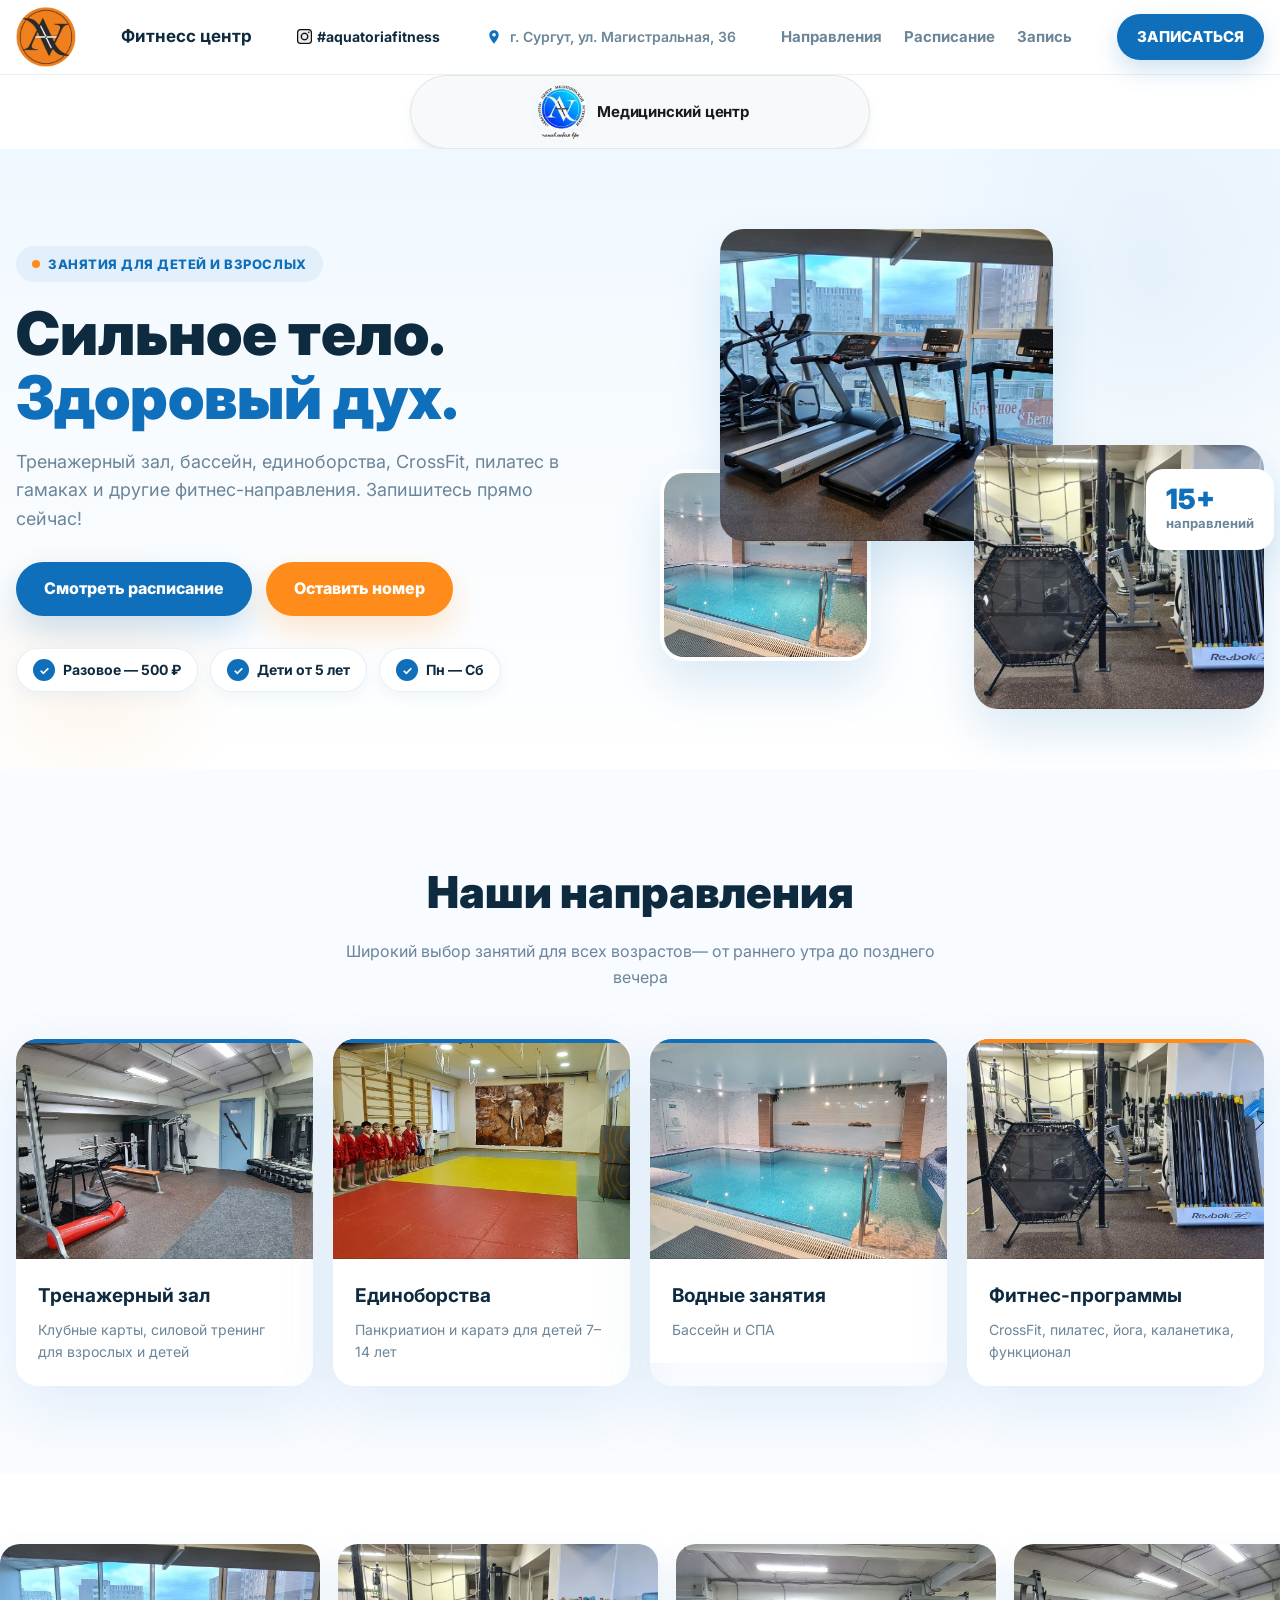
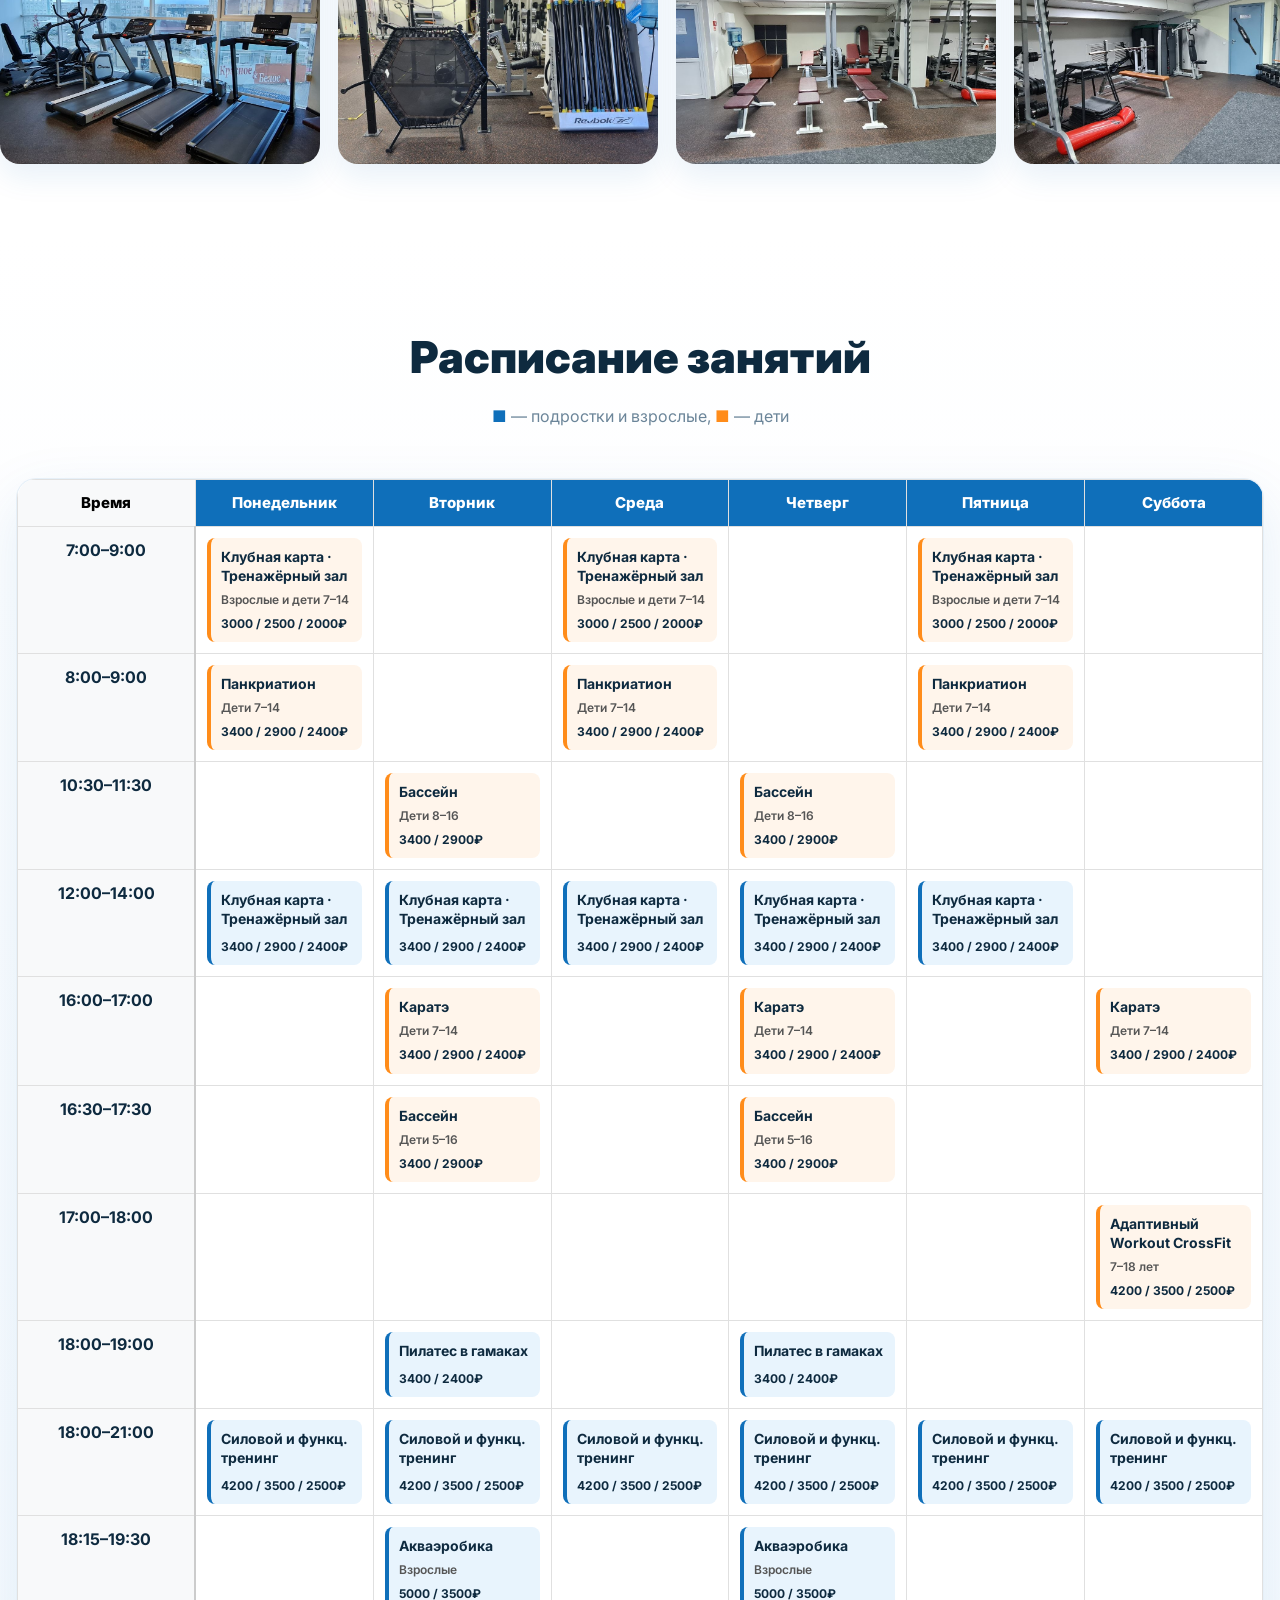
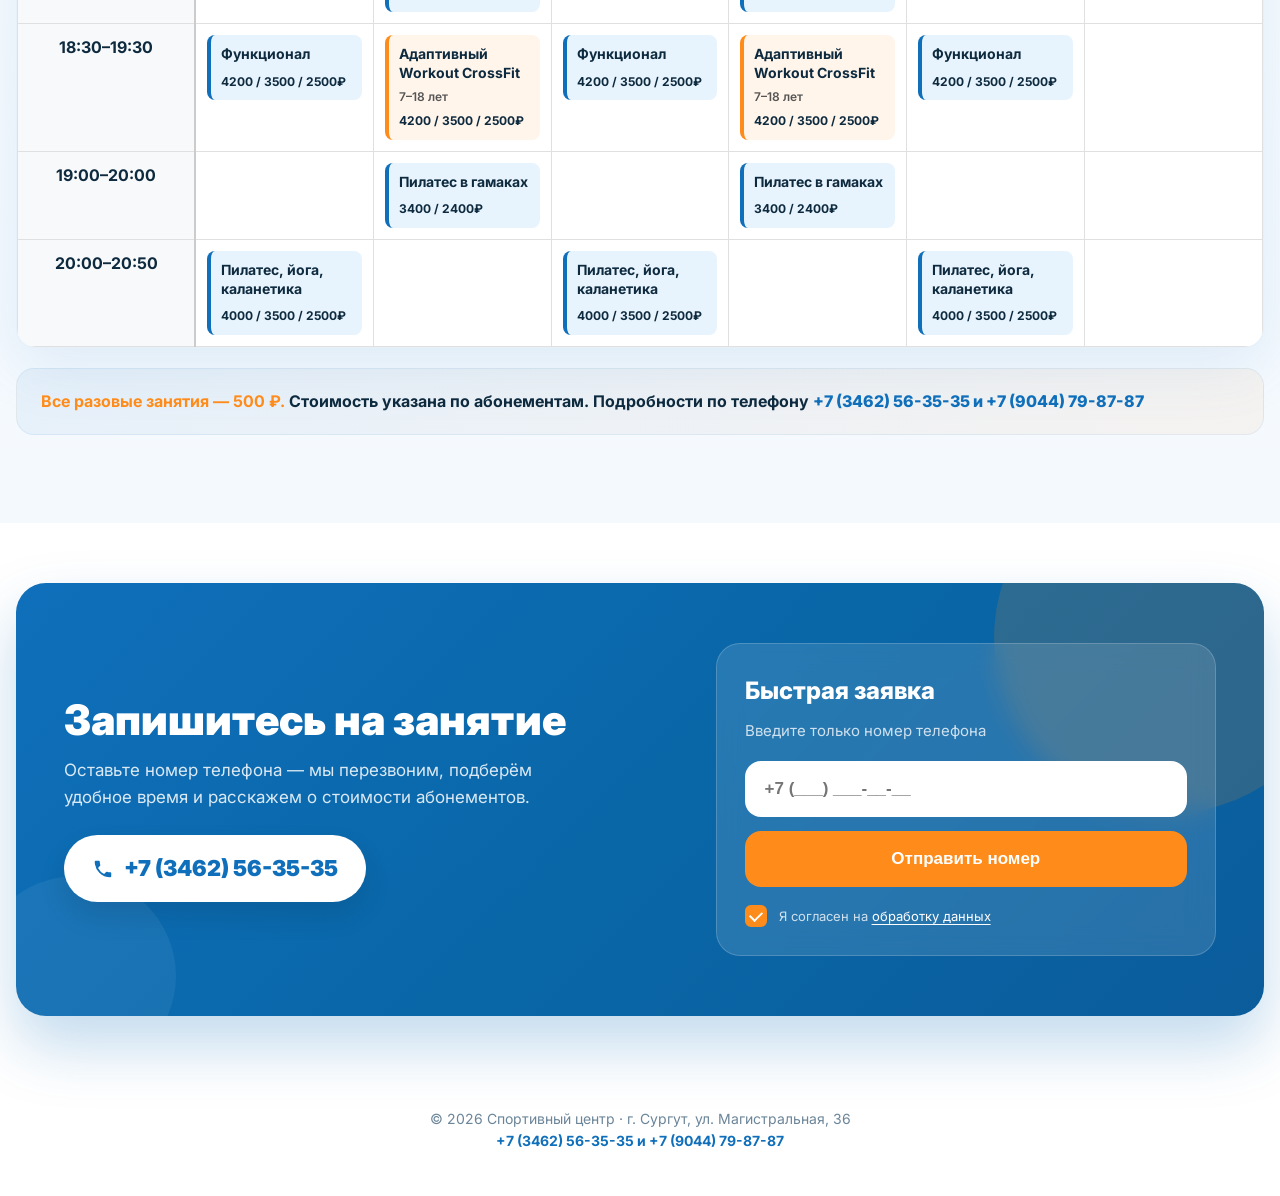
==== commit 934bcbed: "Update index.html" ====
--- a/index.html
+++ b/index.html
@@ -587,13 +587,7 @@
 </div>
 </footer>
 
-<!-- BANNER COOKIE -->
-<div class="cookie-banner" id="cookieBanner">
-  <div class="cookie-text">
-    Мы используем файлы cookie для улучшения работы сайта. Продолжая использовать сайт, вы соглашаетесь с нашей <a href="privacy-policy.html" target="_blank">Политикой конфиденциальности</a>.
-  </div>
-  <button class="btn btn-primary cookie-btn" id="acceptCookies">Принять</button>
-</div>
+
 
 <!-- ═══════════════ SCRIPTS ═══════════════ -->
 <script>
@@ -707,25 +701,6 @@
     }
   });
 }
-
-document.addEventListener("DOMContentLoaded", function() {
-  const cookieBanner = document.getElementById("cookieBanner");
-  const acceptBtn = document.getElementById("acceptCookies");
-
-  // Если в памяти браузера нет пометки о согласии
-  if (!localStorage.getItem("cookiesAccepted")) {
-    // Небольшая задержка, чтобы баннер выехал красиво после загрузки
-    setTimeout(() => {
-      cookieBanner.classList.add("show");
-    }, 1000);
-  }
-
-  // Нажатие на кнопку
-  acceptBtn.addEventListener("click", function() {
-    localStorage.setItem("cookiesAccepted", "true");
-    cookieBanner.classList.remove("show"); // плавно уезжает вниз
-  });
-});
 </script>
 </body>
-</html>+</html>
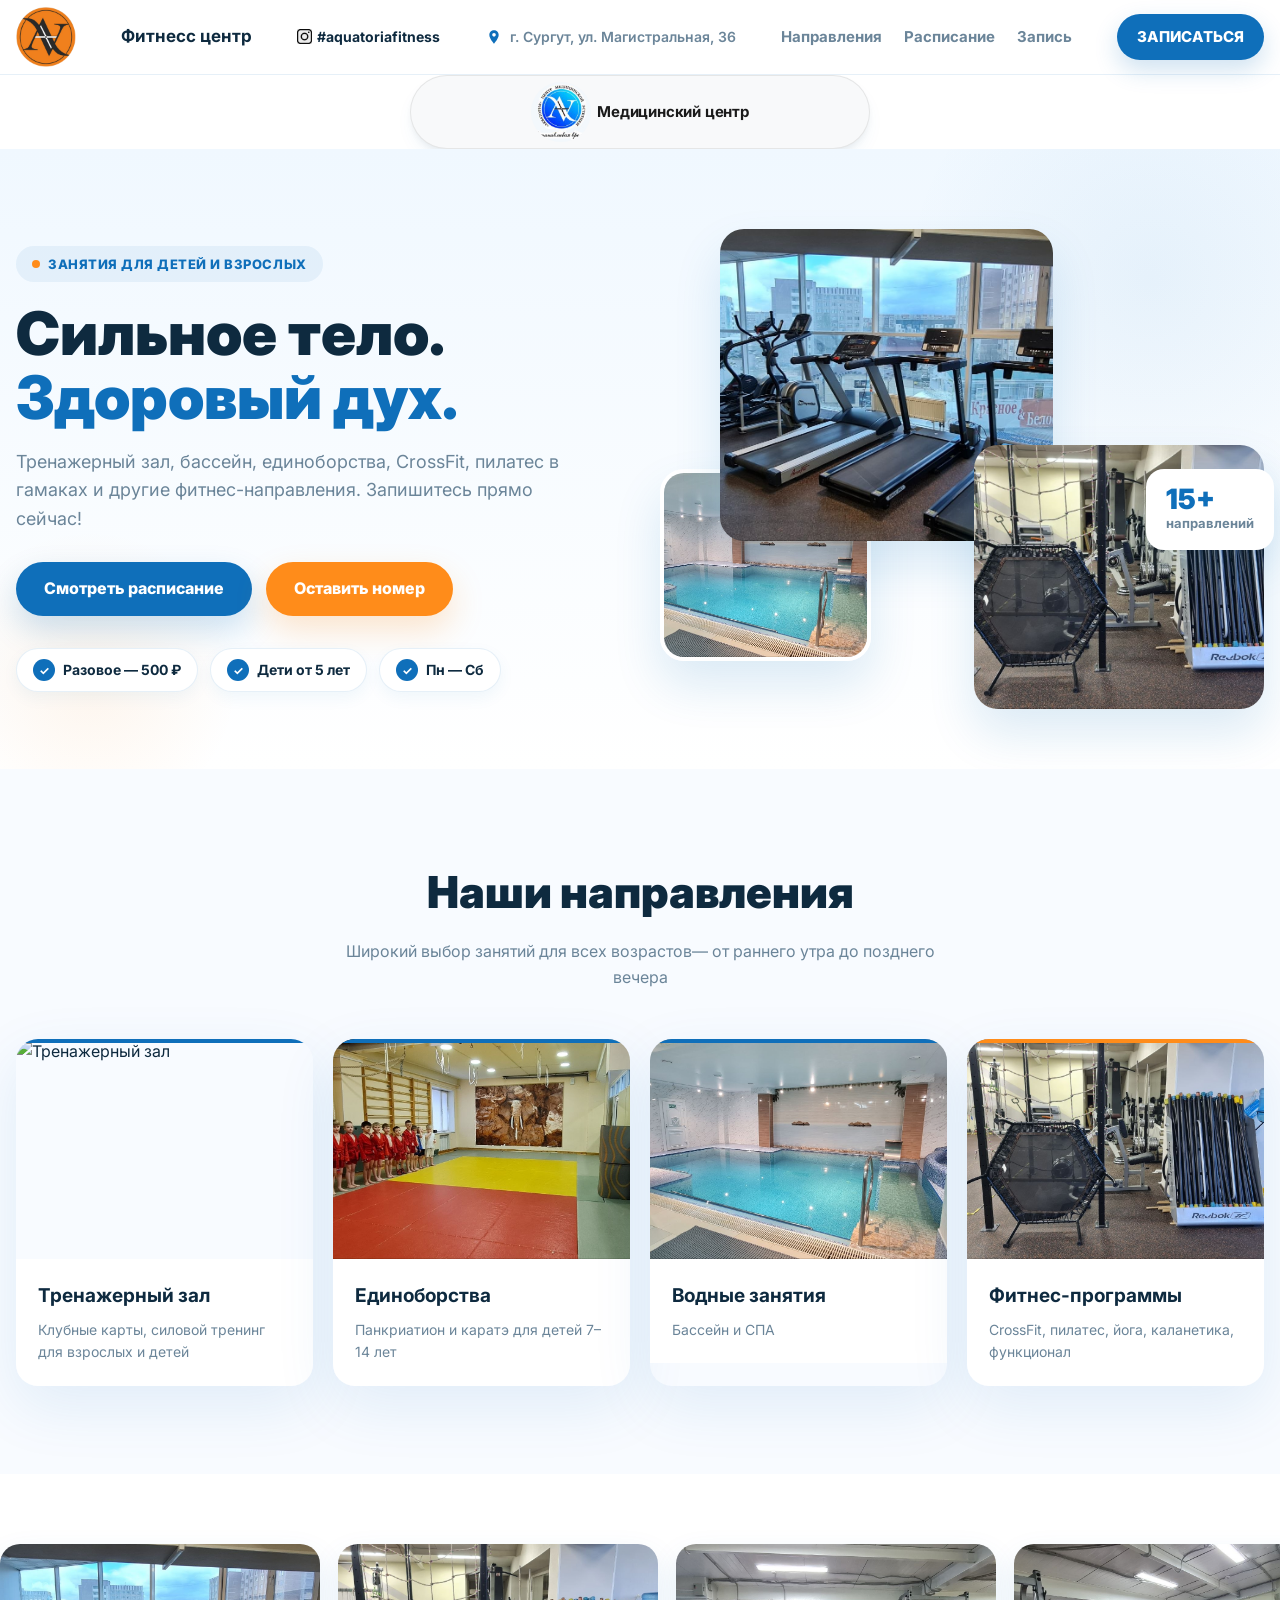
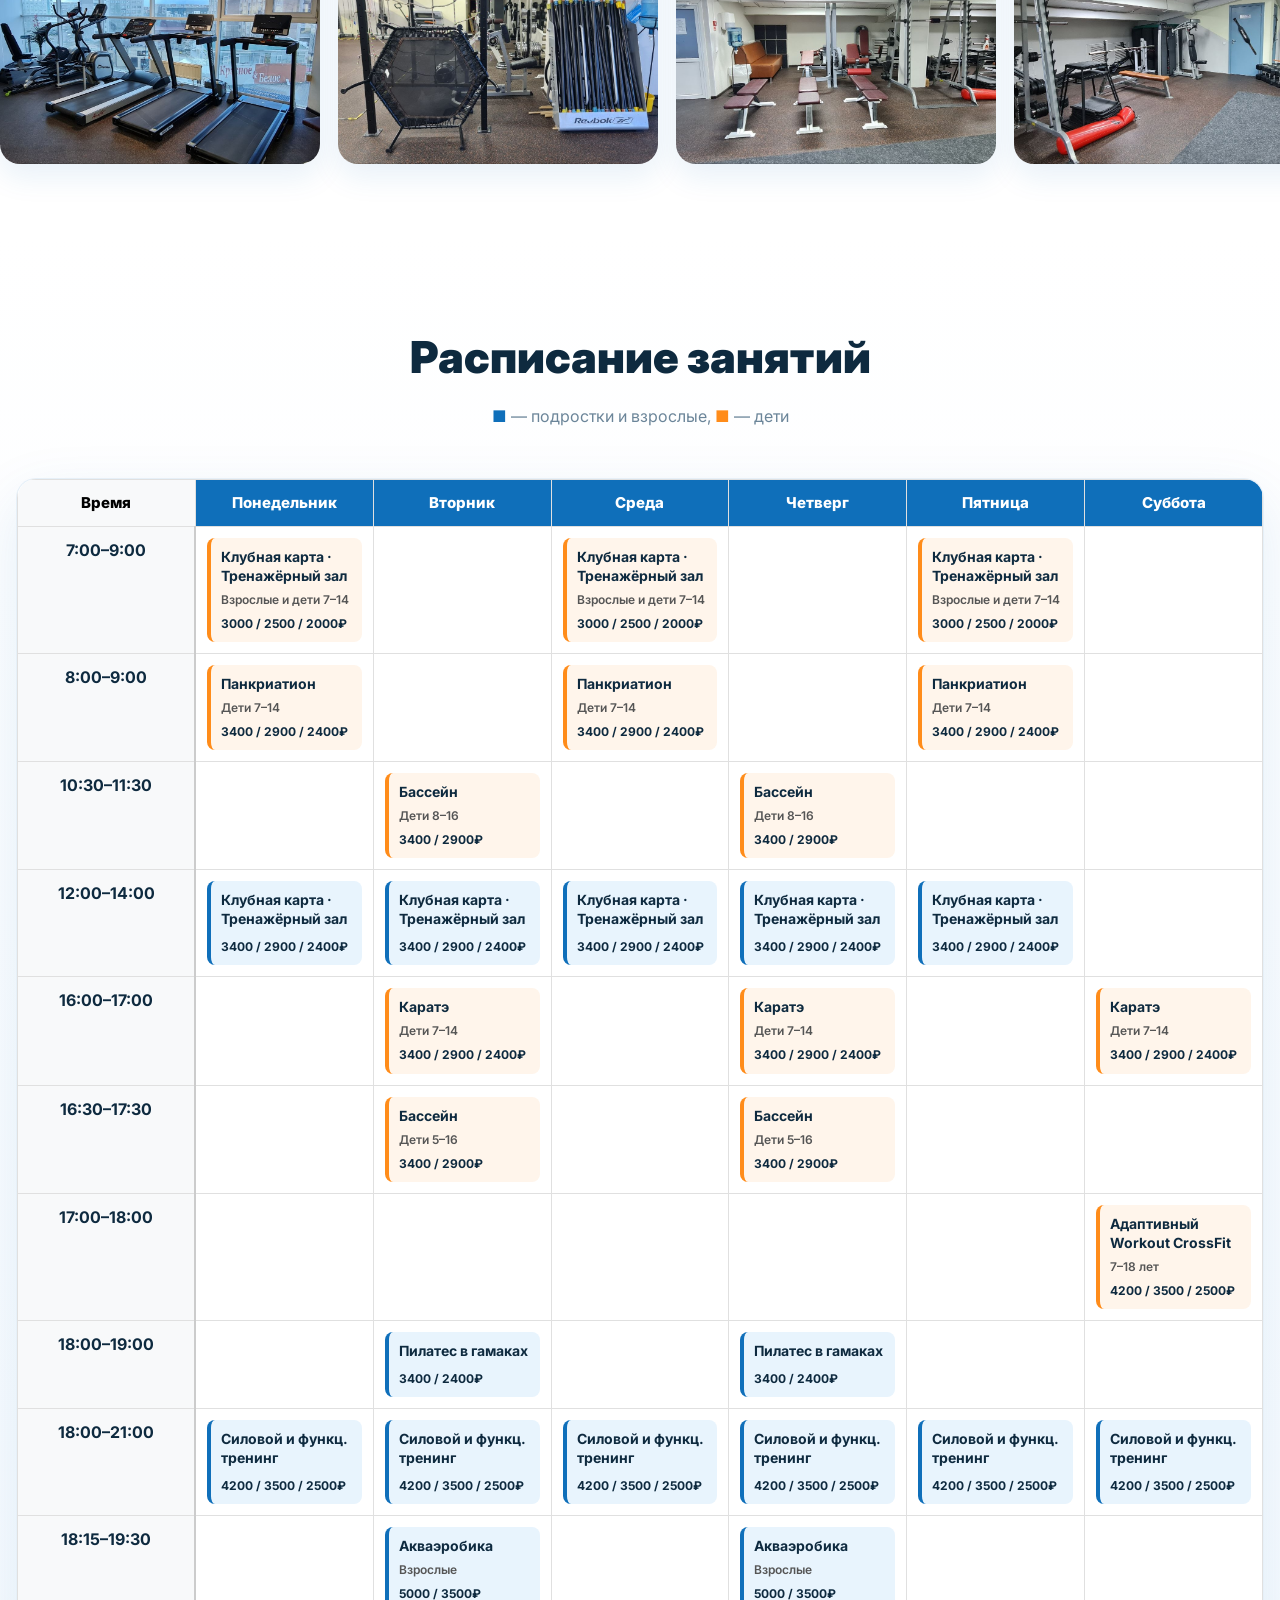
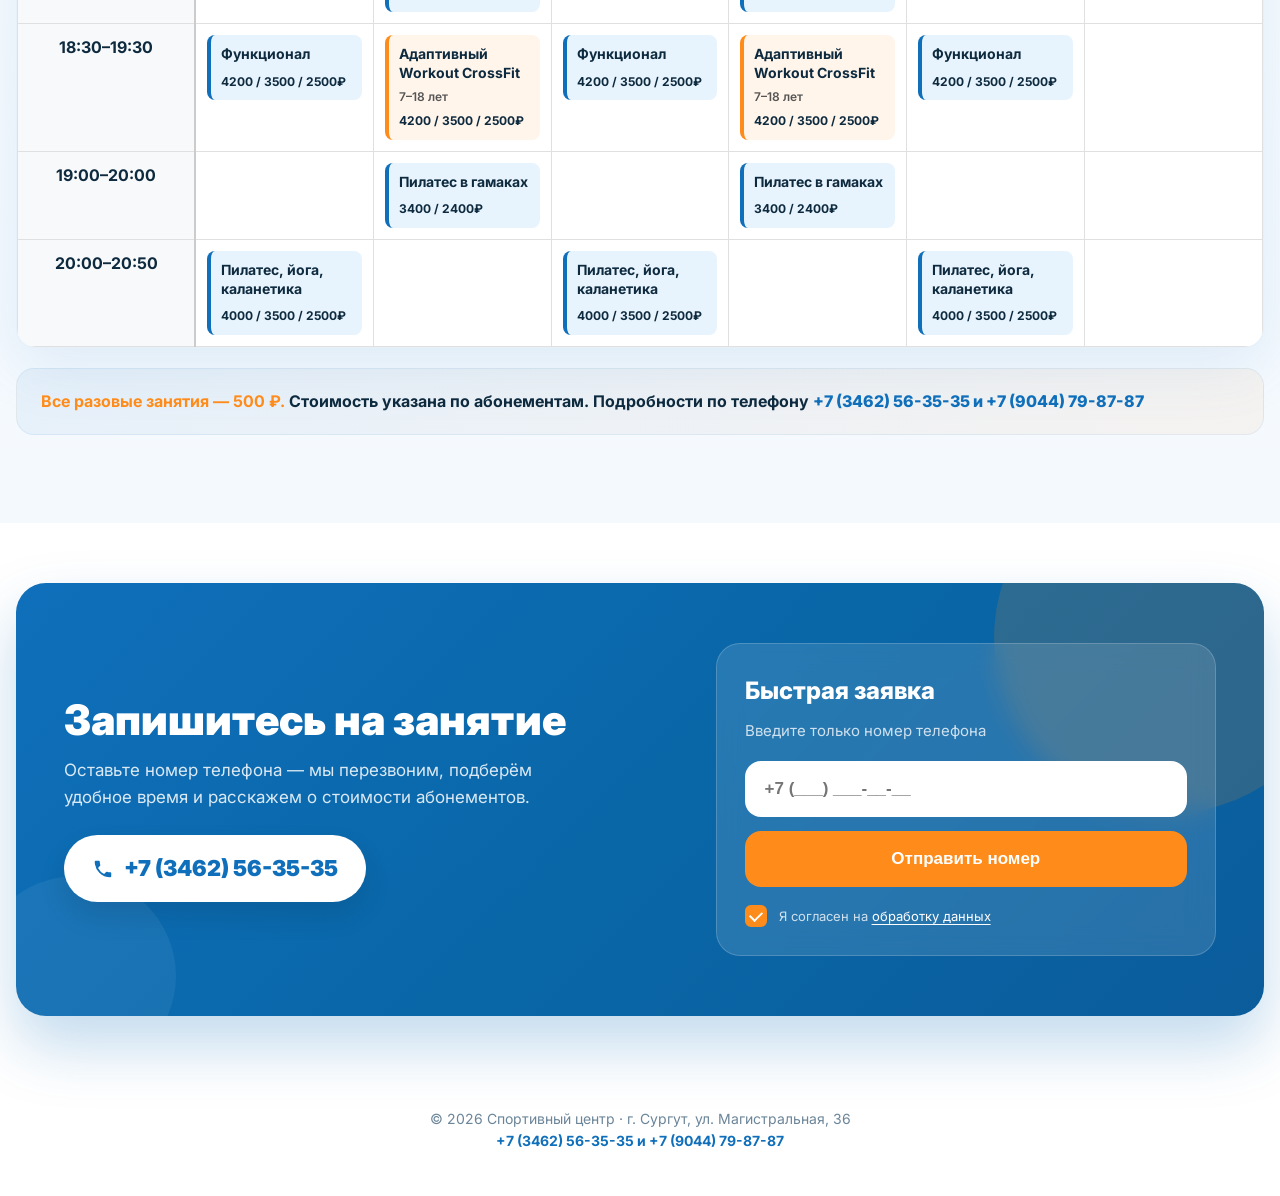
==== commit 0e3d5081: "upgrade" ====
--- a/index.html
+++ b/index.html
@@ -110,7 +110,7 @@
 
 <div class="dir-grid">
 <article class="dir-card reveal">
-<div class="dir-card-img"><img src="photo_4.jpg" alt="Тренажерный зал"/></div>
+<div class="dir-card-img"><img src="photozal.jpg" alt="Тренажерный зал"/></div>
 <div class="dir-card-body"><h3>Тренажерный зал</h3><p>Клубные карты, силовой тренинг для взрослых и детей</p></div>
 </article>
 <article class="dir-card reveal">
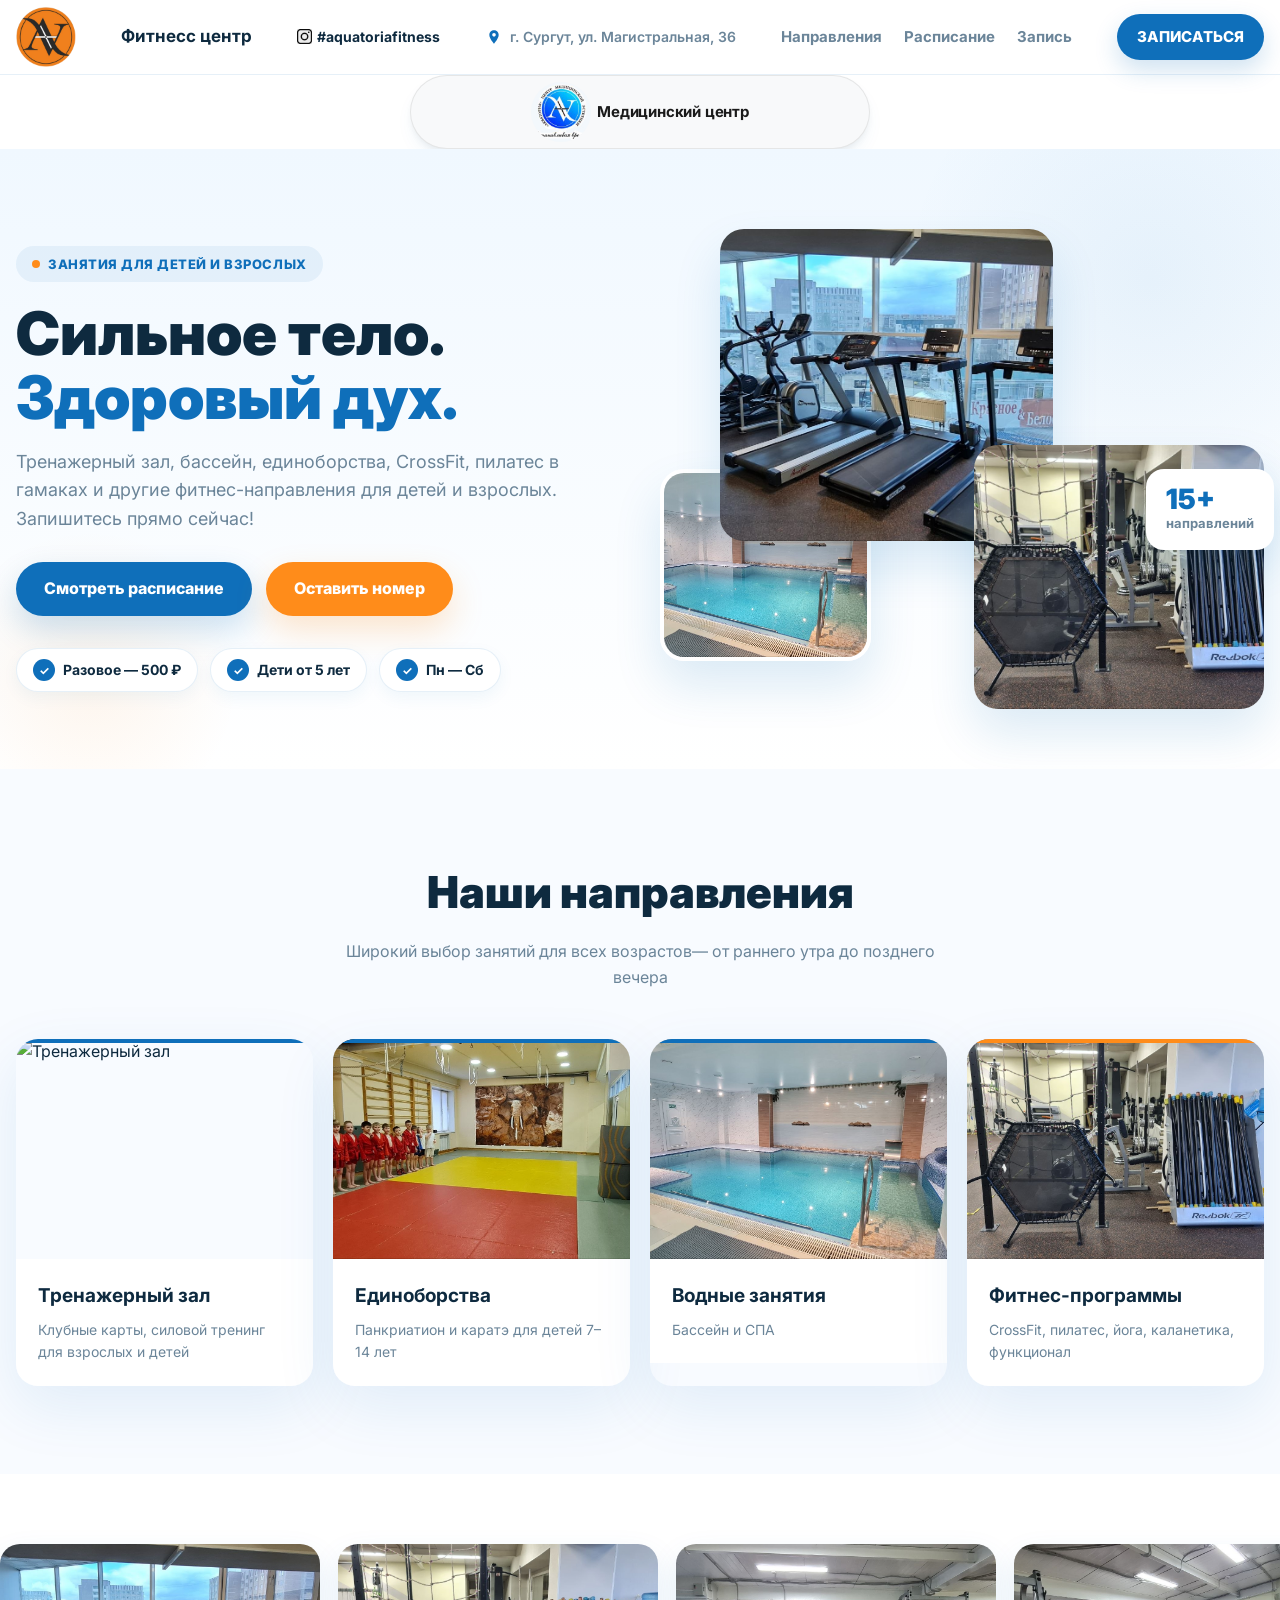
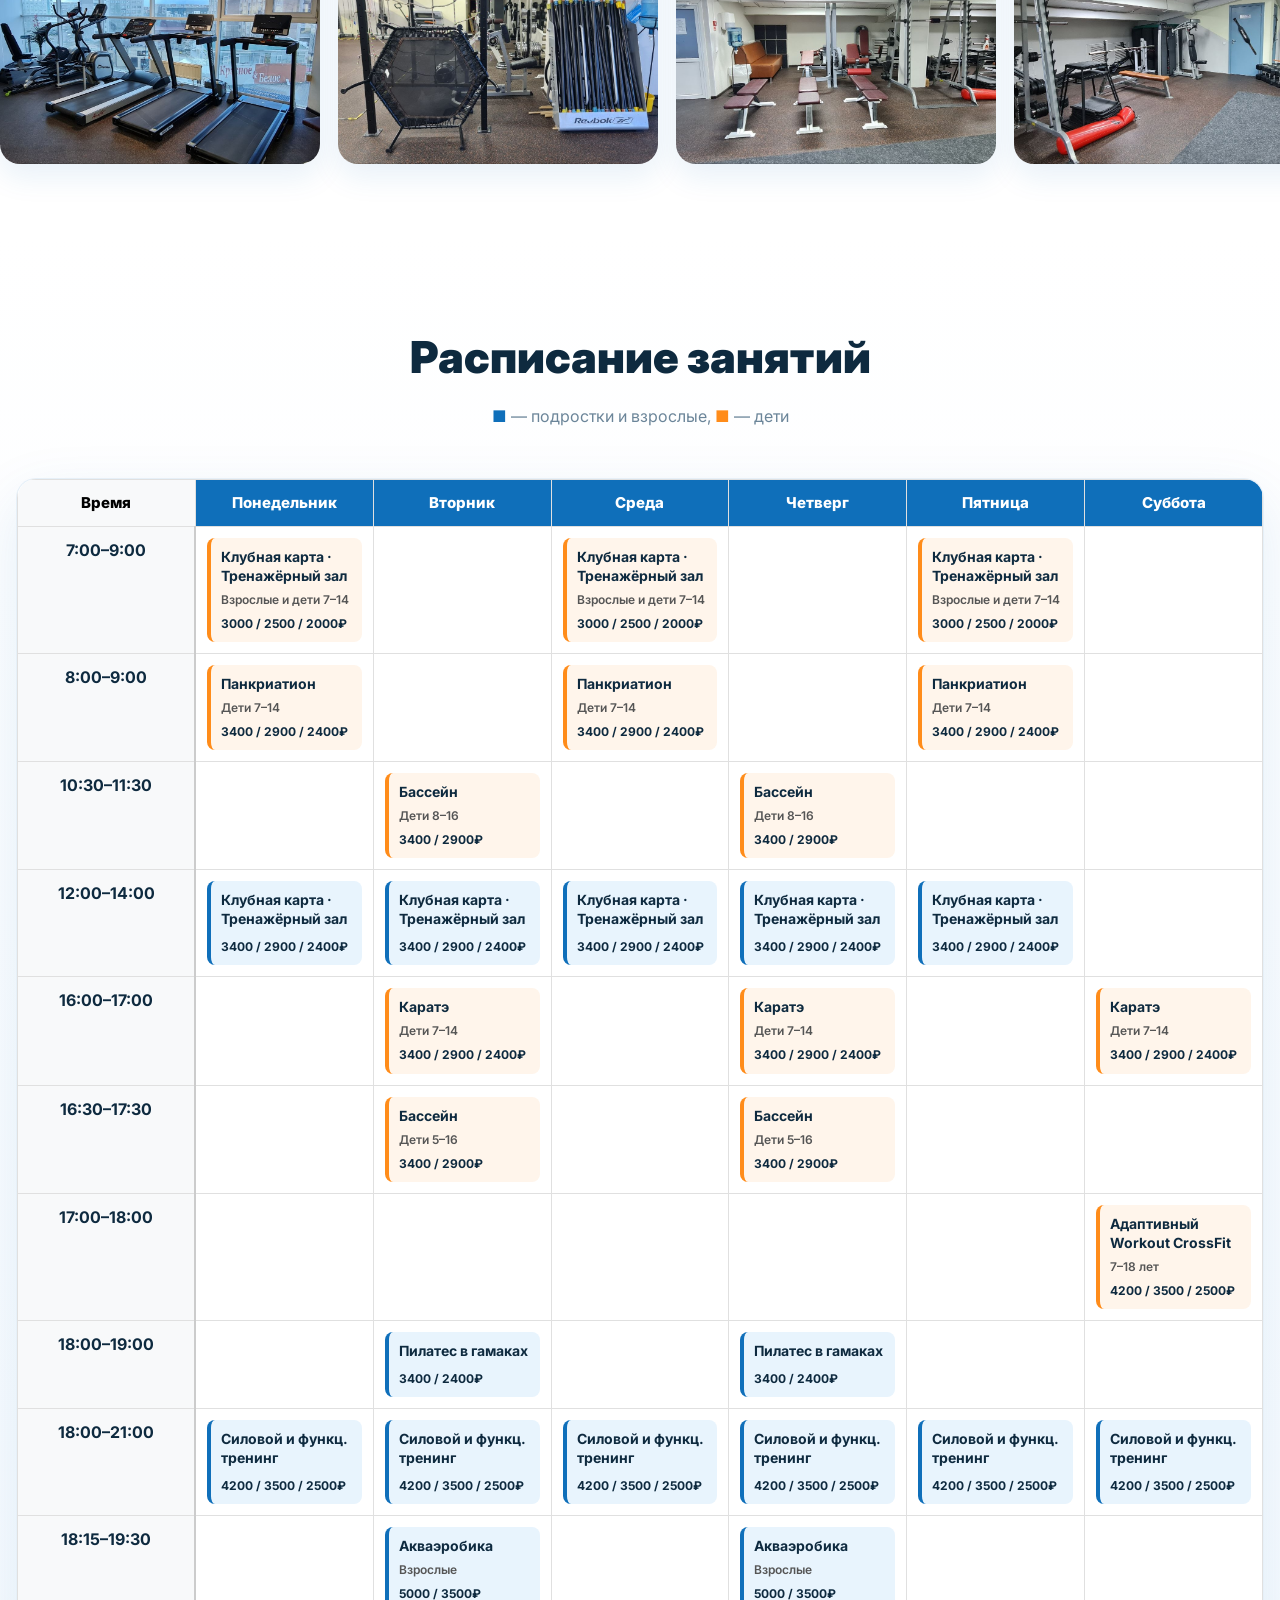
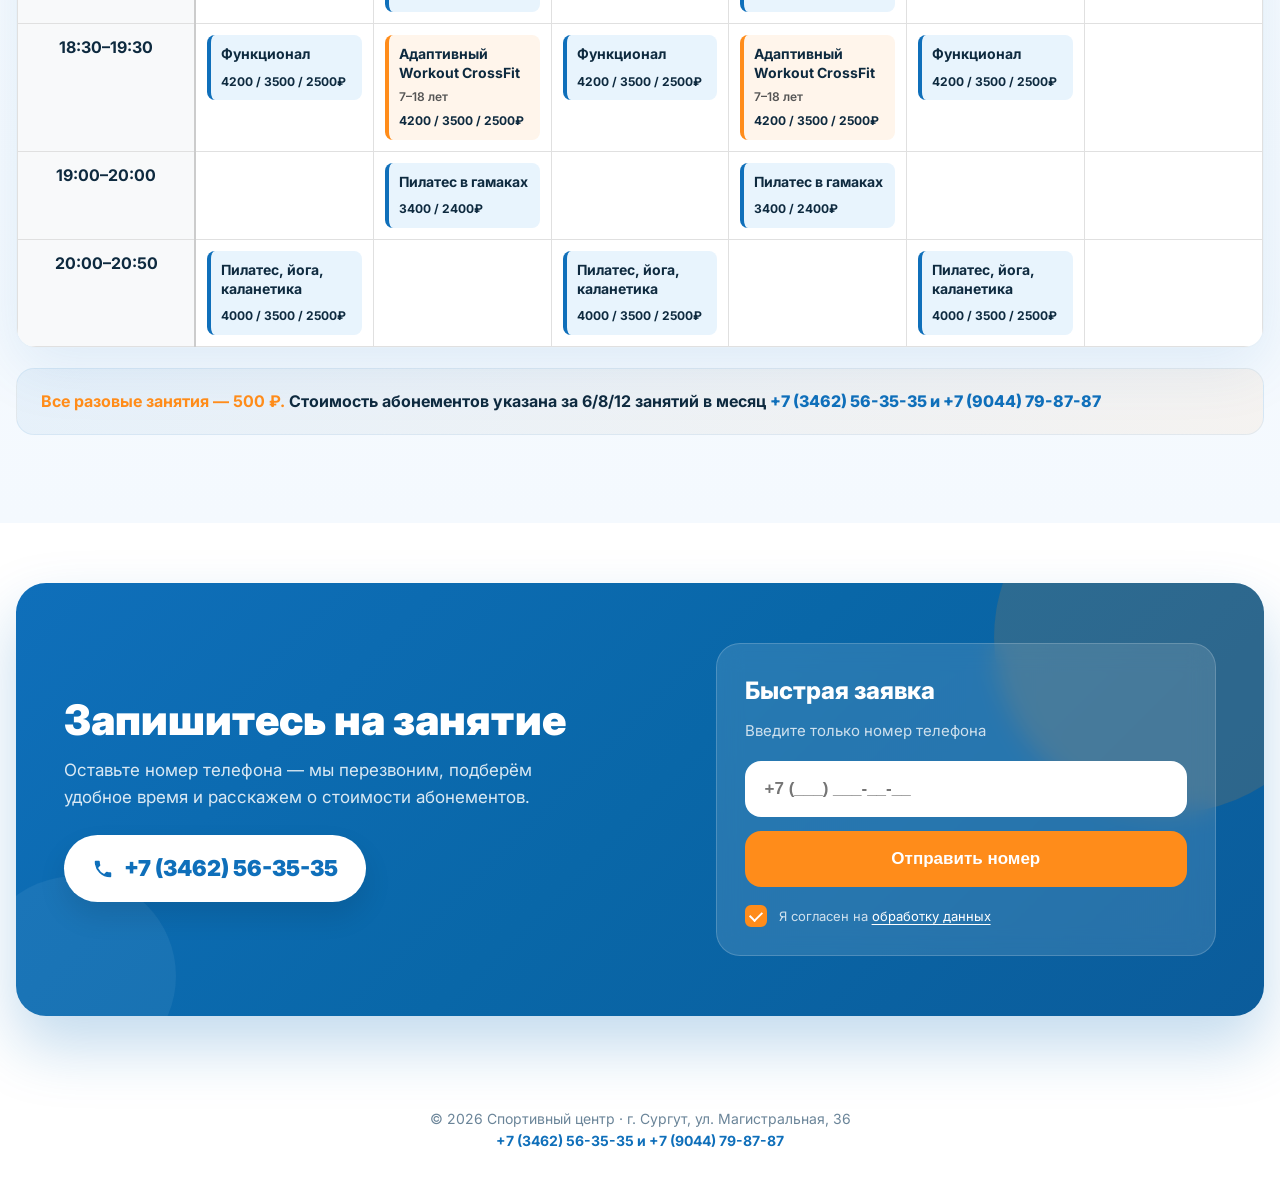
==== commit 568a1e08: "fix text" ====
--- a/index.html
+++ b/index.html
@@ -70,7 +70,7 @@
 <div class="hero-text reveal">
 <div class="eyebrow">Занятия для детей и взрослых</div>
 <h1>Сильное тело. <span>Здоровый дух.</span></h1>
-<p>Тренажерный зал, бассейн, единоборства, CrossFit, пилатес в гамаках и другие фитнес-направления. Запишитесь прямо сейчас!</p>
+<p>Тренажерный зал, бассейн, единоборства, CrossFit, пилатес в гамаках и другие фитнес-направления для детей и взрослых. Запишитесь прямо сейчас!</p>
 <div class="hero-actions">
 <a href="#schedule" class="btn btn-primary">Смотреть расписание</a>
 <a href="#contact" class="btn btn-orange">Оставить номер</a>
@@ -541,7 +541,7 @@
 </div>
 
 <div class="table-note reveal">
-<strong>Все разовые занятия — 500 ₽.</strong> Стоимость указана по абонементам. Подробности по телефону
+<strong>Все разовые занятия — 500 ₽.</strong> Стоимость абонементов указана за 6/8/12 занятий в месяц
 <span class="nextphone"><a href="tel:+73462563535" style="color:var(--blue);font-weight:800">+7 (3462) 56-35-35 и +7 (9044) 79-87-87</a>
 </div>
 </div>
--- a/style.css
+++ b/style.css
@@ -166,6 +166,7 @@
   }
   .nextphone {
     display: block;
+    font-size: 14px !important;
   }
   .fitcentre {
     font-size: 18px !important;
@@ -175,6 +176,9 @@
   }
   .akva-button {
     padding: 6px 60px !important;
+  }
+  .cta-phone {
+    font-size: 21px !important;
   }
   @keyframes scrollGallery{0%{transform:translateX(0)}100%{transform:translateX(-210%)}}
 }
